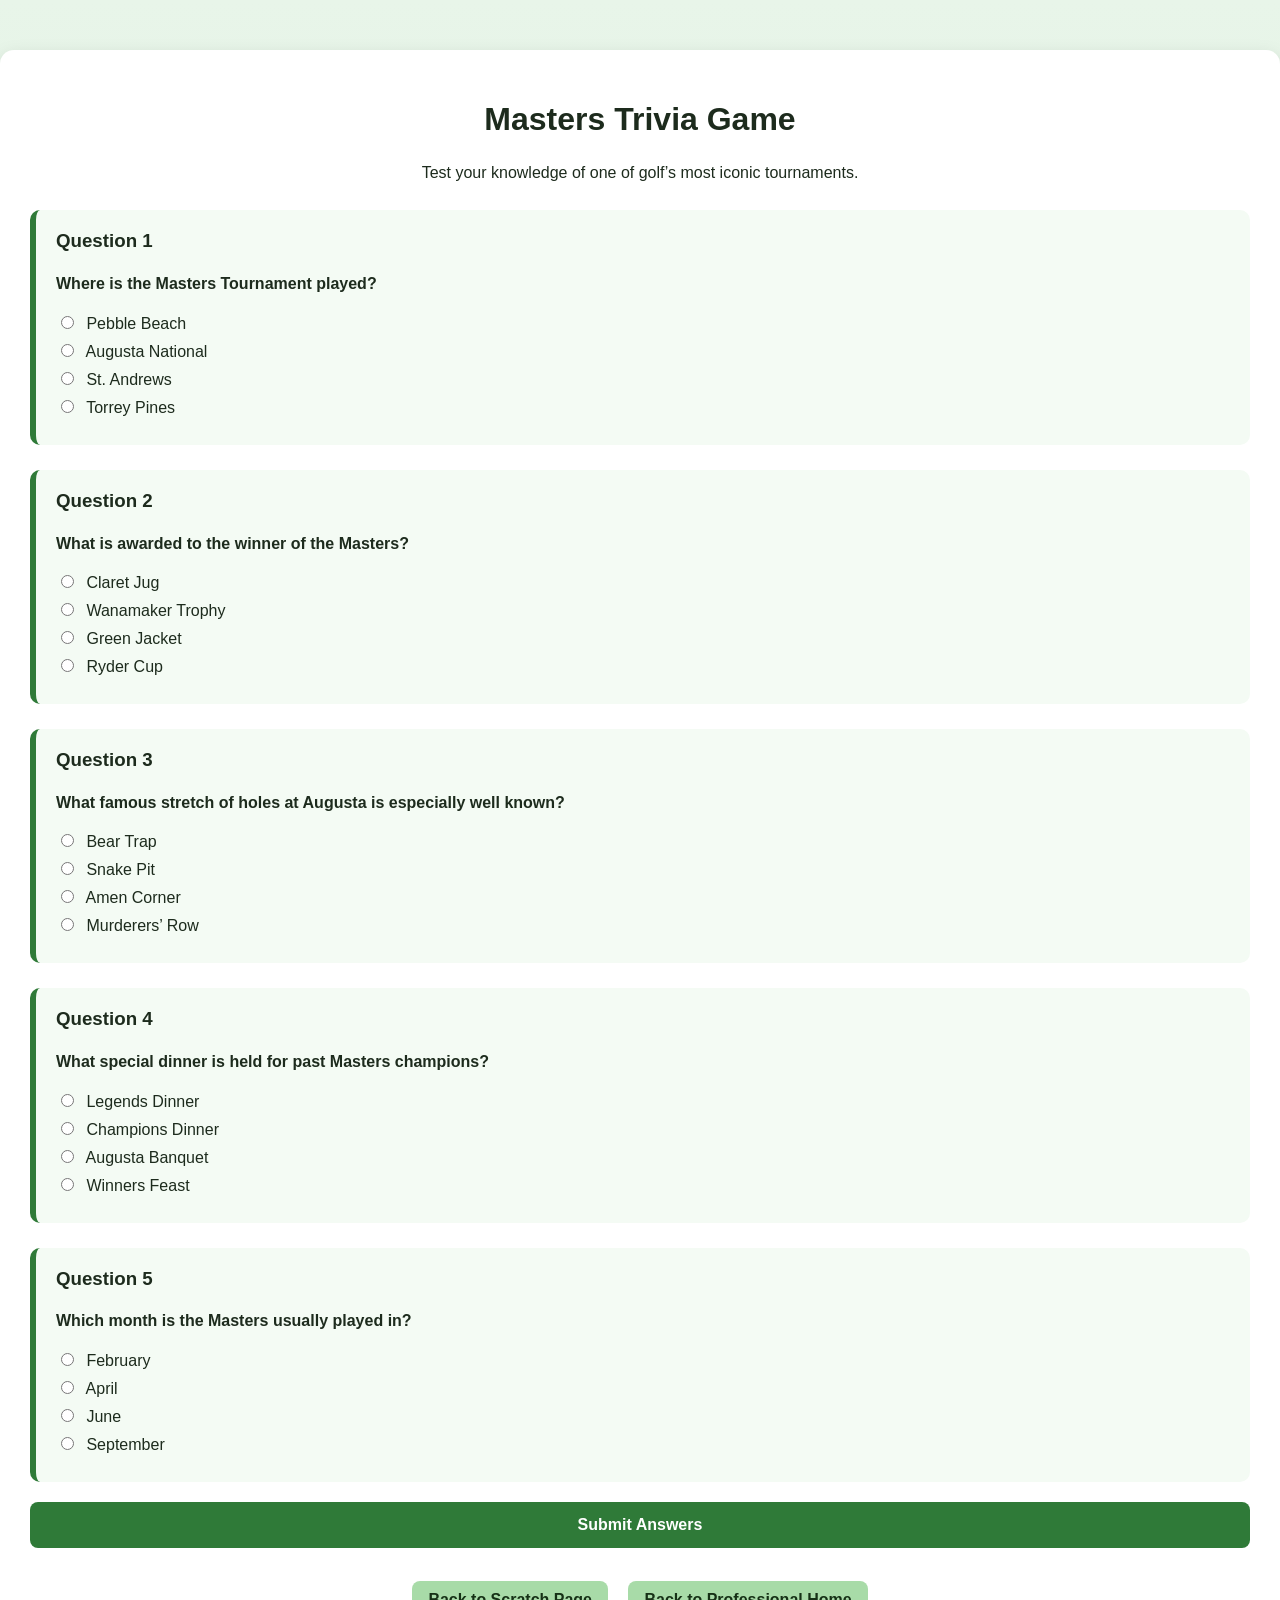
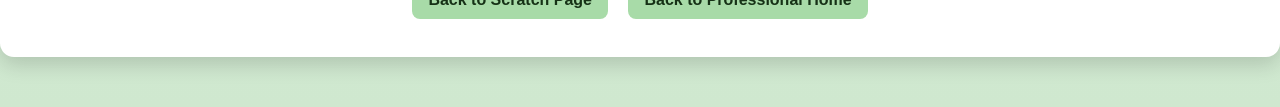
==== app.html @ 0edbfb76 "updates to style" ====
<!DOCTYPE html>
<html lang="en">
<head>
  <meta charset="UTF-8" />
  <meta name="viewport" content="width=device-width, initial-scale=1.0" />
  <title>Masters Trivia Game</title>
  <style>
    body {
      margin: 0;
      font-family: Arial, Helvetica, sans-serif;
      background: linear-gradient(to bottom, #e8f5e9, #cfe8cf);
      color: #1d2b1d;
    }

    .app-container {
<img src="https://upload.wikimedia.org/wikipedia/en/8/8c/Masters_Tournament_logo.png" style="width:100px; display:block; margin:0 auto 15px;">
      max-width: 850px;
      margin: 50px auto;
      background-color: white;
      padding: 30px;
      border-radius: 14px;
      box-shadow: 0 8px 20px rgba(0, 0, 0, 0.15);
    }

    h1, h2 {
      text-align: center;
    }

    p {
      text-align: center;
      line-height: 1.6;
    }

    .question-box {
      margin-top: 25px;
      padding: 20px;
      background-color: #f4fbf4;
      border-left: 6px solid #2f7a38;
      border-radius: 10px;
    }

    .question-box h3 {
      margin-top: 0;
    }

    .submit-btn, .restart-btn {
      width: 100%;
      padding: 14px;
      font-size: 16px;
      border-radius: 8px;
      border: none;
      background-color: #2f7a38;
      color: white;
      font-weight: bold;
      cursor: pointer;
      margin-top: 20px;
    }

    .submit-btn:hover, .restart-btn:hover {
      background-color: #25602c;
    }

    .result-box {
      margin-top: 30px;
      padding: 20px;
      background-color: #f4fbf4;
      border-left: 6px solid #2f7a38;
      border-radius: 10px;
      display: none;
      text-align: center;
    }

    .back-links {
      text-align: center;
      margin-top: 25px;
    }

    .back-links a {
      display: inline-block;
      margin: 8px;
      padding: 10px 16px;
      background-color: #a8dba8;
      color: #163116;
      text-decoration: none;
      border-radius: 8px;
      font-weight: bold;
    }

    .back-links a:hover {
      background-color: #92cb92;
    }

    label {
      display: block;
      margin: 8px 0;
      text-align: left;
    }

    input[type="radio"] {
      margin-right: 8px;
    }
  </style>
</head>
<body>
  <div class="app-container">
    <h1>Masters Trivia Game</h1>
    <p>
      Test your knowledge of one of golf’s most iconic tournaments.
    </p>

    <div id="quizArea"></div>

    <button class="submit-btn" onclick="checkAnswers()">Submit Answers</button>

    <div class="result-box" id="resultBox">
      <h2>Your Score</h2>
      <p id="resultText"></p>
      <button class="restart-btn" onclick="restartQuiz()">Play Again</button>
    </div>

    <div class="back-links">
      <a href="scratch.html">Back to Scratch Page</a>
      <a href="index.html">Back to Professional Home</a>
    </div>
  </div>

  <script>
    const questions = [
      {
        question: "Where is the Masters Tournament played?",
        options: ["Pebble Beach", "Augusta National", "St. Andrews", "Torrey Pines"],
        answer: "Augusta National"
      },
      {
        question: "What is awarded to the winner of the Masters?",
        options: ["Claret Jug", "Wanamak­er Trophy", "Green Jacket", "Ryder Cup"],
        answer: "Green Jacket"
      },
      {
        question: "What famous stretch of holes at Augusta is especially well known?",
        options: ["Bear Trap", "Snake Pit", "Amen Corner", "Murderers’ Row"],
        answer: "Amen Corner"
      },
      {
        question: "What special dinner is held for past Masters champions?",
        options: ["Legends Dinner", "Champions Dinner", "Augusta Banquet", "Winners Feast"],
        answer: "Champions Dinner"
      },
      {
        question: "Which month is the Masters usually played in?",
        options: ["February", "April", "June", "September"],
        answer: "April"
      }
    ];

    function loadQuiz() {
      const quizArea = document.getElementById("quizArea");
      quizArea.innerHTML = "";

      questions.forEach((q, index) => {
        const questionBlock = document.createElement("div");
        questionBlock.className = "question-box";

        let optionsHTML = "";
        q.options.forEach(option => {
          optionsHTML += `
            <label>
              <input type="radio" name="question${index}" value="${option}">
              ${option}
            </label>
          `;
        });

        questionBlock.innerHTML = `
          <h3>Question ${index + 1}</h3>
          <p style="text-align:left;"><strong>${q.question}</strong></p>
          ${optionsHTML}
        `;

        quizArea.appendChild(questionBlock);
      });
    }

    function checkAnswers() {
      let score = 0;

      questions.forEach((q, index) => {
        const selected = document.querySelector(`input[name="question${index}"]:checked`);
        if (selected && selected.value === q.answer) {
          score++;
        }
      });

      const resultBox = document.getElementById("resultBox");
      const resultText = document.getElementById("resultText");

      resultText.textContent = `You got ${score} out of ${questions.length} correct.`;
      resultBox.style.display = "block";
      window.scrollTo({ top: document.body.scrollHeight, behavior: "smooth" });
    }

    function restartQuiz() {
      loadQuiz();
      document.getElementById("resultBox").style.display = "none";
      window.scrollTo({ top: 0, behavior: "smooth" });
    }

    loadQuiz();
  </script>
</body>
</html>
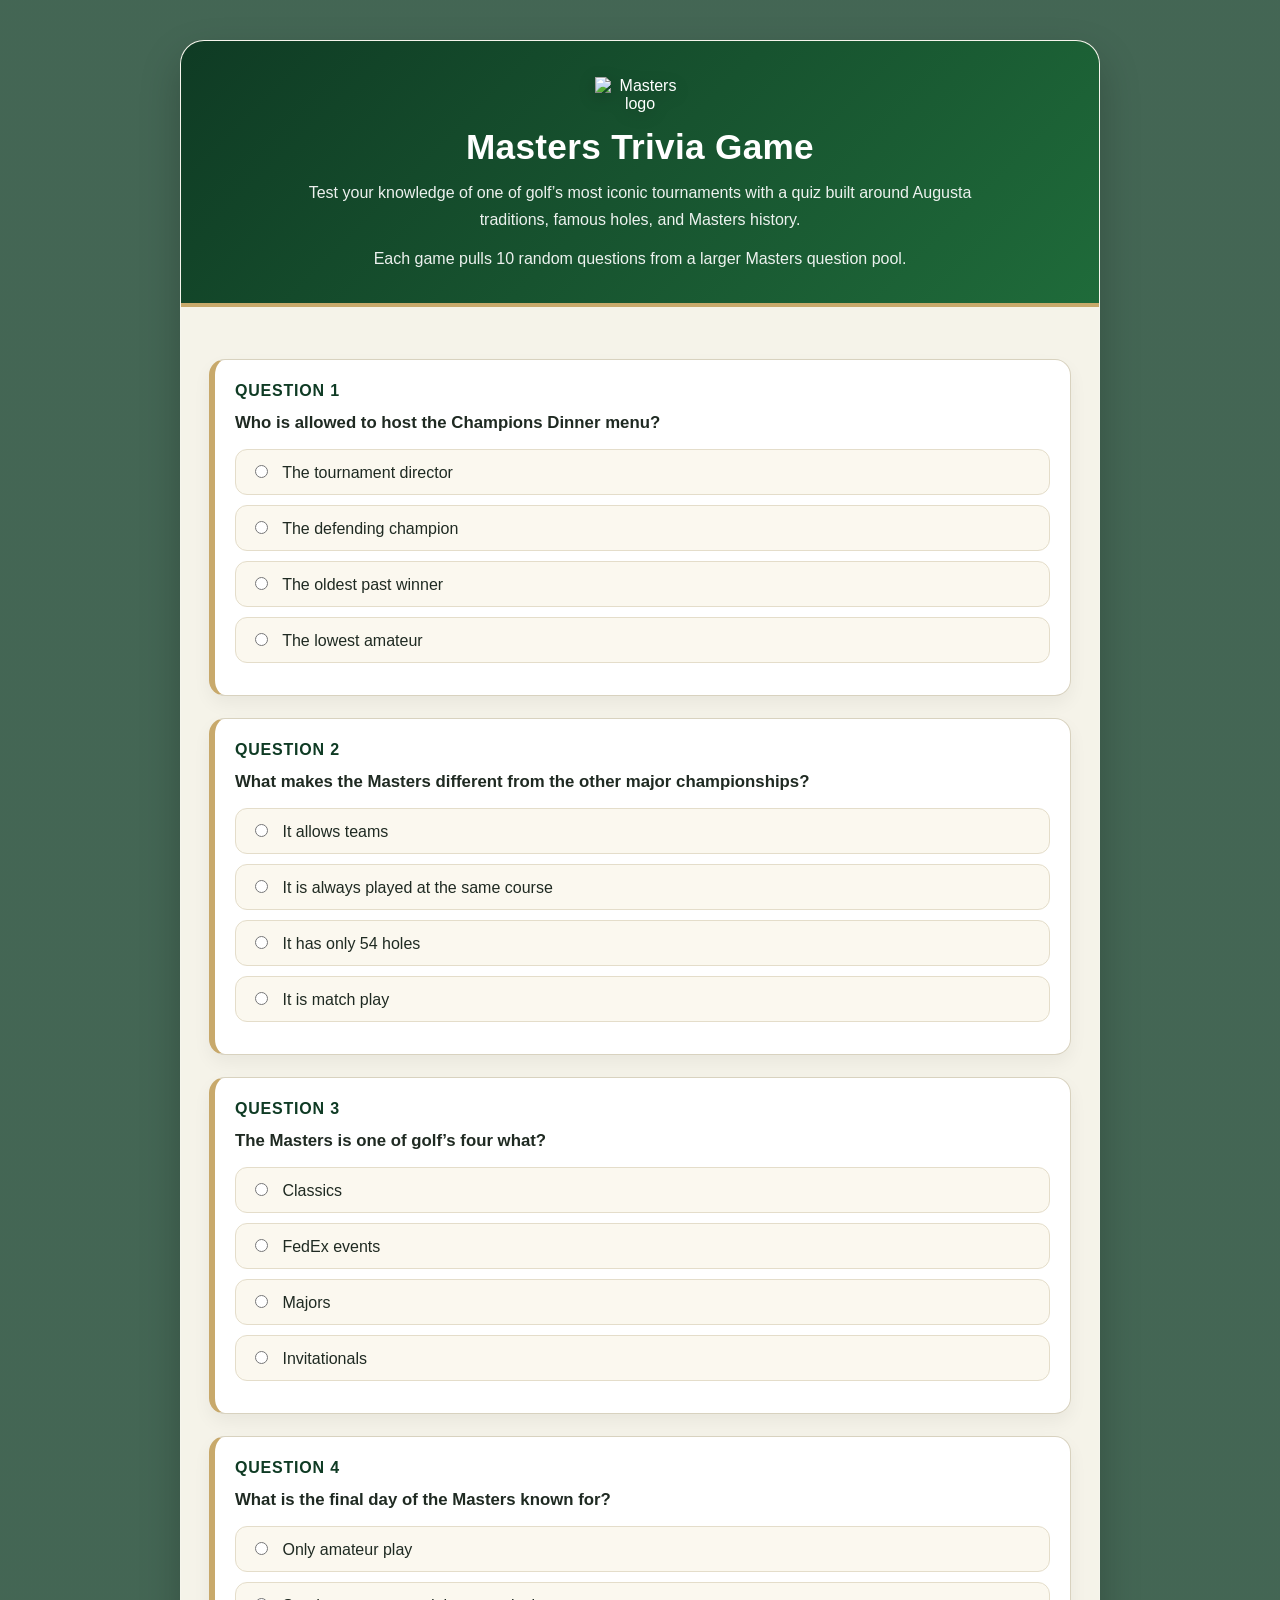
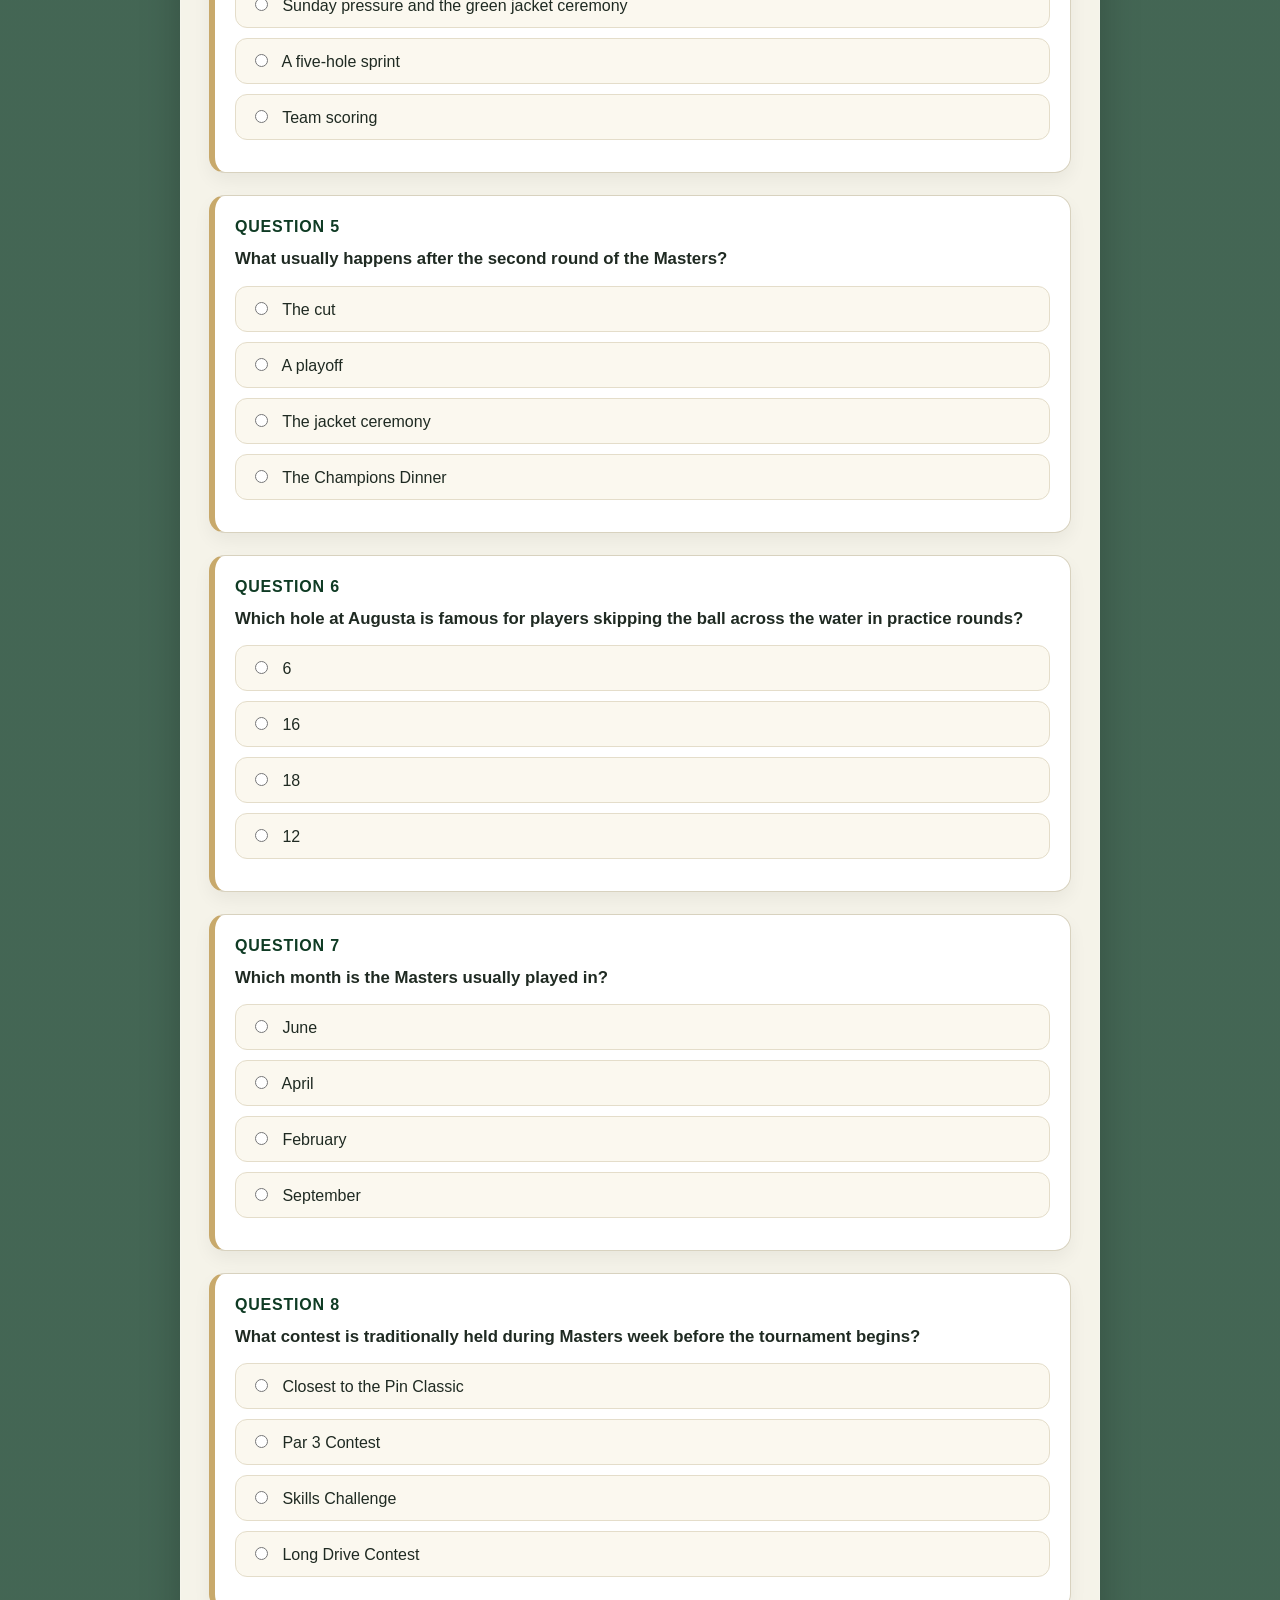
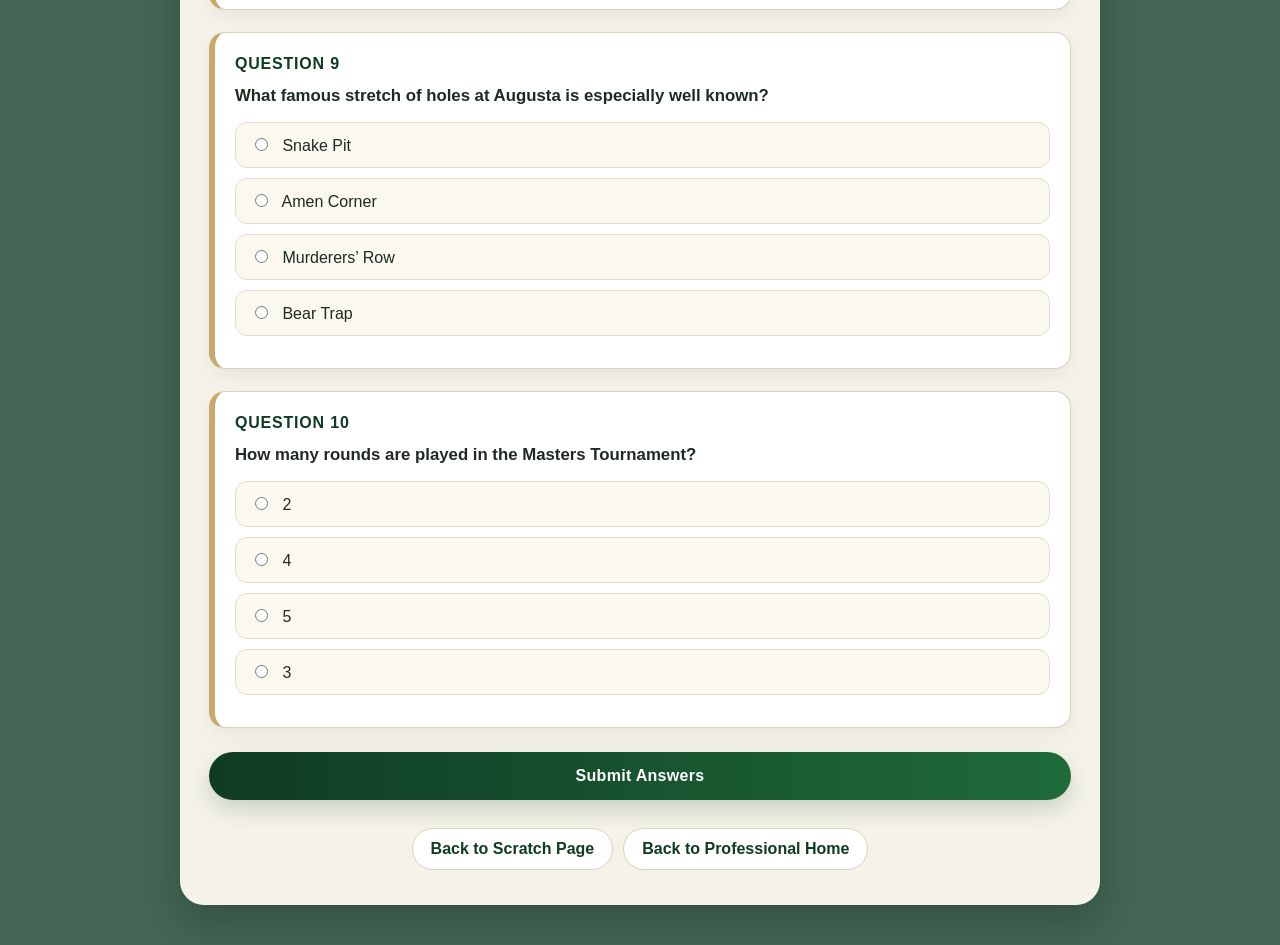
==== commit 52717a64: "some changes" ====
--- a/app.html
+++ b/app.html
@@ -5,127 +5,316 @@
   <meta name="viewport" content="width=device-width, initial-scale=1.0" />
   <title>Masters Trivia Game</title>
   <style>
+    :root {
+      --masters-green: #0f3b24;
+      --masters-green-2: #1f6b3a;
+      --masters-light: #f6f3e8;
+      --masters-cream: #fbf8ef;
+      --masters-gold: #c8a96b;
+      --masters-text: #1f2a22;
+      --masters-soft: #dfe8dc;
+      --masters-border: #d8d2bf;
+      --correct-bg: #e4f4e7;
+      --correct-border: #2f7a38;
+      --wrong-bg: #f8e3e3;
+      --wrong-border: #b63b3b;
+    }
+
+    * {
+      box-sizing: border-box;
+    }
+
     body {
       margin: 0;
       font-family: Arial, Helvetica, sans-serif;
-      background: linear-gradient(to bottom, #e8f5e9, #cfe8cf);
-      color: #1d2b1d;
+      color: var(--masters-text);
+      background:
+        linear-gradient(rgba(15, 59, 36, 0.78), rgba(15, 59, 36, 0.78)),
+        url("https://images.unsplash.com/photo-1517486808906-6ca8b3f04846?auto=format&fit=crop&w=1600&q=80")
+        center/cover fixed no-repeat;
     }
 
     .app-container {
-<img src="https://upload.wikimedia.org/wikipedia/en/8/8c/Masters_Tournament_logo.png" style="width:100px; display:block; margin:0 auto 15px;">
-      max-width: 850px;
-      margin: 50px auto;
-      background-color: white;
-      padding: 30px;
-      border-radius: 14px;
-      box-shadow: 0 8px 20px rgba(0, 0, 0, 0.15);
-    }
-
-    h1, h2 {
+      max-width: 920px;
+      margin: 40px auto;
+      background: rgba(251, 248, 239, 0.97);
+      padding: 0;
+      border-radius: 24px;
+      overflow: hidden;
+      box-shadow: 0 18px 40px rgba(0, 0, 0, 0.22);
+      border: 1px solid rgba(255, 255, 255, 0.18);
+    }
+
+    .app-hero {
+      background: linear-gradient(135deg, var(--masters-green), var(--masters-green-2));
+      color: white;
+      padding: 36px 32px 30px;
       text-align: center;
-    }
-
-    p {
-      text-align: center;
-      line-height: 1.6;
+      border-bottom: 4px solid var(--masters-gold);
+    }
+
+    .app-logo {
+      width: 90px;
+      display: block;
+      margin: 0 auto 14px;
+      filter: drop-shadow(0 4px 8px rgba(0,0,0,0.2));
+    }
+
+    .app-hero h1 {
+      margin: 0;
+      font-size: 2.2rem;
+      letter-spacing: 0.3px;
+    }
+
+    .app-hero p {
+      margin: 12px auto 0;
+      max-width: 680px;
+      line-height: 1.7;
+      font-size: 1rem;
+      color: rgba(255, 255, 255, 0.92);
+    }
+
+    .score-note {
+      font-size: 0.95rem;
+      color: #eef6ef;
+      margin-top: 10px;
+    }
+
+    .content-wrap {
+      padding: 30px 28px 34px;
     }
 
     .question-box {
-      margin-top: 25px;
-      padding: 20px;
-      background-color: #f4fbf4;
-      border-left: 6px solid #2f7a38;
+      margin-top: 22px;
+      padding: 22px 20px;
+      background: white;
+      border: 1px solid var(--masters-border);
+      border-left: 6px solid var(--masters-gold);
+      border-radius: 16px;
+      box-shadow: 0 8px 18px rgba(0, 0, 0, 0.05);
+    }
+
+    .question-box h3 {
+      margin: 0 0 10px;
+      color: var(--masters-green);
+      font-size: 1rem;
+      text-transform: uppercase;
+      letter-spacing: 0.8px;
+    }
+
+    .question-text {
+      text-align: left;
+      font-size: 1.05rem;
+      font-weight: 700;
+      margin-bottom: 14px;
+      line-height: 1.5;
+    }
+
+    label.option-label {
+      display: block;
+      margin: 10px 0;
+      text-align: left;
+      cursor: pointer;
+      background: var(--masters-cream);
+      border: 1px solid #e4ddca;
+      border-radius: 12px;
+      padding: 12px 14px;
+      transition: all 0.18s ease;
+    }
+
+    label.option-label:hover {
+      background: #f1ecdc;
+      border-color: var(--masters-gold);
+      transform: translateX(2px);
+    }
+
+    label.option-label.correct {
+      background: var(--correct-bg);
+      border: 2px solid var(--correct-border);
+      color: #1e4f28;
+      font-weight: 700;
+    }
+
+    label.option-label.incorrect {
+      background: var(--wrong-bg);
+      border: 2px solid var(--wrong-border);
+      color: #7d2222;
+      font-weight: 700;
+    }
+
+    label.option-label.dimmed {
+      opacity: 0.85;
+    }
+
+    input[type="radio"] {
+      margin-right: 10px;
+      accent-color: var(--masters-green-2);
+    }
+
+    .answer-note {
+      margin-top: 12px;
+      padding: 10px 12px;
       border-radius: 10px;
-    }
-
-    .question-box h3 {
-      margin-top: 0;
-    }
-
-    .submit-btn, .restart-btn {
+      font-size: 0.95rem;
+      line-height: 1.5;
+      display: none;
+    }
+
+    .answer-note.correct-note {
+      display: block;
+      background: var(--correct-bg);
+      color: #1d4d27;
+      border: 1px solid #b8d7be;
+    }
+
+    .answer-note.incorrect-note {
+      display: block;
+      background: var(--wrong-bg);
+      color: #7d2222;
+      border: 1px solid #e0b6b6;
+    }
+
+    .submit-btn,
+    .restart-btn {
       width: 100%;
-      padding: 14px;
-      font-size: 16px;
-      border-radius: 8px;
+      padding: 15px;
+      font-size: 1rem;
+      border-radius: 999px;
       border: none;
-      background-color: #2f7a38;
+      background: linear-gradient(to right, var(--masters-green), var(--masters-green-2));
       color: white;
-      font-weight: bold;
+      font-weight: 700;
       cursor: pointer;
-      margin-top: 20px;
-    }
-
-    .submit-btn:hover, .restart-btn:hover {
-      background-color: #25602c;
+      margin-top: 24px;
+      letter-spacing: 0.3px;
+      box-shadow: 0 10px 22px rgba(15, 59, 36, 0.18);
+      transition: transform 0.18s ease, box-shadow 0.18s ease;
+    }
+
+    .submit-btn:hover,
+    .restart-btn:hover {
+      transform: translateY(-2px);
+      box-shadow: 0 14px 26px rgba(15, 59, 36, 0.25);
+    }
+
+    .submit-btn:disabled {
+      opacity: 0.7;
+      cursor: not-allowed;
+      transform: none;
+      box-shadow: 0 10px 22px rgba(15, 59, 36, 0.18);
     }
 
     .result-box {
-      margin-top: 30px;
-      padding: 20px;
-      background-color: #f4fbf4;
-      border-left: 6px solid #2f7a38;
-      border-radius: 10px;
+      margin-top: 28px;
+      padding: 24px 20px;
+      background: linear-gradient(to bottom right, #f8f4e7, #f1ebda);
+      border: 1px solid #dfd5b8;
+      border-left: 6px solid var(--masters-gold);
+      border-radius: 18px;
       display: none;
       text-align: center;
+      box-shadow: 0 10px 24px rgba(0, 0, 0, 0.06);
+    }
+
+    .result-box h2 {
+      margin-top: 0;
+      color: var(--masters-green);
+    }
+
+    .result-box p {
+      margin-bottom: 0;
+      font-size: 1.05rem;
+      line-height: 1.7;
     }
 
     .back-links {
       text-align: center;
-      margin-top: 25px;
+      margin-top: 28px;
+      display: flex;
+      justify-content: center;
+      flex-wrap: wrap;
+      gap: 10px;
     }
 
     .back-links a {
       display: inline-block;
-      margin: 8px;
-      padding: 10px 16px;
-      background-color: #a8dba8;
-      color: #163116;
+      padding: 11px 18px;
+      background: white;
+      color: var(--masters-green);
       text-decoration: none;
-      border-radius: 8px;
-      font-weight: bold;
+      border-radius: 999px;
+      font-weight: 700;
+      border: 1px solid #d8d2bf;
+      transition: all 0.18s ease;
     }
 
     .back-links a:hover {
-      background-color: #92cb92;
-    }
-
-    label {
-      display: block;
-      margin: 8px 0;
-      text-align: left;
-    }
-
-    input[type="radio"] {
-      margin-right: 8px;
+      background: var(--masters-green);
+      color: white;
+      border-color: var(--masters-green);
+    }
+
+    @media (max-width: 700px) {
+      .app-container {
+        margin: 18px 12px;
+      }
+
+      .app-hero {
+        padding: 28px 20px 24px;
+      }
+
+      .app-hero h1 {
+        font-size: 1.8rem;
+      }
+
+      .content-wrap {
+        padding: 22px 18px 26px;
+      }
+
+      .question-box {
+        padding: 18px 16px;
+      }
     }
   </style>
 </head>
 <body>
   <div class="app-container">
-    <h1>Masters Trivia Game</h1>
-    <p>
-      Test your knowledge of one of golf’s most iconic tournaments.
-    </p>
-
-    <div id="quizArea"></div>
-
-    <button class="submit-btn" onclick="checkAnswers()">Submit Answers</button>
-
-    <div class="result-box" id="resultBox">
-      <h2>Your Score</h2>
-      <p id="resultText"></p>
-      <button class="restart-btn" onclick="restartQuiz()">Play Again</button>
+    <div class="app-hero">
+      <img
+        src="https://upload.wikimedia.org/wikipedia/en/8/8c/Masters_Tournament_logo.png"
+        alt="Masters logo"
+        class="app-logo"
+      >
+      <h1>Masters Trivia Game</h1>
+      <p>
+        Test your knowledge of one of golf’s most iconic tournaments with a quiz built around
+        Augusta traditions, famous holes, and Masters history.
+      </p>
+      <p class="score-note">
+        Each game pulls 10 random questions from a larger Masters question pool.
+      </p>
     </div>
 
-    <div class="back-links">
-      <a href="scratch.html">Back to Scratch Page</a>
-      <a href="index.html">Back to Professional Home</a>
+    <div class="content-wrap">
+      <div id="quizArea"></div>
+
+      <button class="submit-btn" id="submitBtn" onclick="checkAnswers()">Submit Answers</button>
+
+      <div class="result-box" id="resultBox">
+        <h2>Your Score</h2>
+        <p id="resultText"></p>
+        <button class="restart-btn" onclick="restartQuiz()">Play Again</button>
+      </div>
+
+      <div class="back-links">
+        <a href="scratch.html">Back to Scratch Page</a>
+        <a href="index.html">Back to Professional Home</a>
+      </div>
     </div>
   </div>
 
   <script>
-    const questions = [
+    const questionPool = [
       {
         question: "Where is the Masters Tournament played?",
         options: ["Pebble Beach", "Augusta National", "St. Andrews", "Torrey Pines"],
@@ -133,7 +322,7 @@
       },
       {
         question: "What is awarded to the winner of the Masters?",
-        options: ["Claret Jug", "Wanamak­er Trophy", "Green Jacket", "Ryder Cup"],
+        options: ["Claret Jug", "Wanamaker Trophy", "Green Jacket", "Ryder Cup"],
         answer: "Green Jacket"
       },
       {
@@ -150,21 +339,147 @@
         question: "Which month is the Masters usually played in?",
         options: ["February", "April", "June", "September"],
         answer: "April"
+      },
+      {
+        question: "What color is the jacket awarded to the Masters champion?",
+        options: ["Black", "White", "Green", "Gold"],
+        answer: "Green"
+      },
+      {
+        question: "What contest is traditionally held during Masters week before the tournament begins?",
+        options: ["Long Drive Contest", "Par 3 Contest", "Skills Challenge", "Closest to the Pin Classic"],
+        answer: "Par 3 Contest"
+      },
+      {
+        question: "Who is allowed to host the Champions Dinner menu?",
+        options: ["The tournament director", "The defending champion", "The lowest amateur", "The oldest past winner"],
+        answer: "The defending champion"
+      },
+      {
+        question: "What is the name of the body of water by the 16th hole at Augusta National?",
+        options: ["Rae’s Creek", "Jordan Lake", "Hogan Pond", "Founders Water"],
+        answer: "Rae’s Creek"
+      },
+      {
+        question: "Which nine at Augusta contains Amen Corner?",
+        options: ["Front nine", "Back nine", "Practice nine", "Short course"],
+        answer: "Back nine"
+      },
+      {
+        question: "What hole begins Amen Corner?",
+        options: ["10", "11", "12", "13"],
+        answer: "11"
+      },
+      {
+        question: "What hole is famous for its short par-3 over water in Amen Corner?",
+        options: ["11", "12", "13", "16"],
+        answer: "12"
+      },
+      {
+        question: "How many rounds are played in the Masters Tournament?",
+        options: ["2", "3", "4", "5"],
+        answer: "4"
+      },
+      {
+        question: "How many holes are played in a standard Masters round?",
+        options: ["9", "12", "18", "27"],
+        answer: "18"
+      },
+      {
+        question: "What usually happens after the second round of the Masters?",
+        options: ["A playoff", "The cut", "The jacket ceremony", "The Champions Dinner"],
+        answer: "The cut"
+      },
+      {
+        question: "Which group is especially known for competing at the Masters each year?",
+        options: ["College teams", "International amateurs only", "Past champions", "Senior tour winners only"],
+        answer: "Past champions"
+      },
+      {
+        question: "What makes the Masters different from the other major championships?",
+        options: ["It is always played at the same course", "It has only 54 holes", "It allows teams", "It is match play"],
+        answer: "It is always played at the same course"
+      },
+      {
+        question: "Which famous golf course hosts the Masters every year?",
+        options: ["Augusta National", "Oakmont", "Pinehurst No. 2", "Bethpage Black"],
+        answer: "Augusta National"
+      },
+      {
+        question: "What is the final day of the Masters known for?",
+        options: ["Team scoring", "Sunday pressure and the green jacket ceremony", "Only amateur play", "A five-hole sprint"],
+        answer: "Sunday pressure and the green jacket ceremony"
+      },
+      {
+        question: "Which hole at Augusta is famous for players skipping the ball across the water in practice rounds?",
+        options: ["6", "12", "16", "18"],
+        answer: "16"
+      },
+      {
+        question: "What is one reason the Masters is considered especially traditional?",
+        options: ["It changes countries every year", "It keeps many long-standing customs", "It uses only hickory clubs", "It has no spectators"],
+        answer: "It keeps many long-standing customs"
+      },
+      {
+        question: "What is the term for playing holes 11, 12, and 13 at Augusta?",
+        options: ["Golden Triangle", "Champions Loop", "Amen Corner", "Green Mile"],
+        answer: "Amen Corner"
+      },
+      {
+        question: "Which of these is most associated with the Masters?",
+        options: ["Yellow belt", "Green jacket", "Silver cap", "Blue ribbon"],
+        answer: "Green jacket"
+      },
+      {
+        question: "Who receives low amateur honors at the Masters?",
+        options: ["Best amateur in the field", "Youngest player in the field", "Best rookie", "Fastest round of the week"],
+        answer: "Best amateur in the field"
+      },
+      {
+        question: "The Masters is one of golf’s four what?",
+        options: ["Invitationals", "Classics", "Majors", "FedEx events"],
+        answer: "Majors"
       }
     ];
 
+    const QUESTIONS_PER_GAME = 10;
+    let currentQuestions = [];
+    let quizSubmitted = false;
+
+    function shuffleArray(array) {
+      const shuffled = [...array];
+      for (let i = shuffled.length - 1; i > 0; i--) {
+        const j = Math.floor(Math.random() * (i + 1));
+        [shuffled[i], shuffled[j]] = [shuffled[j], shuffled[i]];
+      }
+      return shuffled;
+    }
+
+    function getRandomQuestions() {
+      return shuffleArray(questionPool).slice(0, QUESTIONS_PER_GAME).map(q => ({
+        ...q,
+        shuffledOptions: shuffleArray(q.options)
+      }));
+    }
+
     function loadQuiz() {
+      quizSubmitted = false;
+      currentQuestions = getRandomQuestions();
+
       const quizArea = document.getElementById("quizArea");
+      const submitBtn = document.getElementById("submitBtn");
+
       quizArea.innerHTML = "";
-
-      questions.forEach((q, index) => {
+      submitBtn.disabled = false;
+
+      currentQuestions.forEach((q, index) => {
         const questionBlock = document.createElement("div");
         questionBlock.className = "question-box";
 
         let optionsHTML = "";
-        q.options.forEach(option => {
+        q.shuffledOptions.forEach((option, optionIndex) => {
           optionsHTML += `
-            <label>
+            <label class="option-label" data-question="${index}" data-option="${option}">
               <input type="radio" name="question${index}" value="${option}">
               ${option}
             </label>
@@ -173,35 +488,85 @@
 
         questionBlock.innerHTML = `
           <h3>Question ${index + 1}</h3>
-          <p style="text-align:left;"><strong>${q.question}</strong></p>
+          <div class="question-text">${q.question}</div>
           ${optionsHTML}
+          <div class="answer-note" id="note${index}"></div>
         `;
 
         quizArea.appendChild(questionBlock);
       });
+
+      document.getElementById("resultBox").style.display = "none";
     }
 
     function checkAnswers() {
+      if (quizSubmitted) return;
+
       let score = 0;
 
-      questions.forEach((q, index) => {
+      currentQuestions.forEach((q, index) => {
         const selected = document.querySelector(`input[name="question${index}"]:checked`);
+        const allInputs = document.querySelectorAll(`input[name="question${index}"]`);
+        const allLabels = document.querySelectorAll(`label[data-question="${index}"]`);
+        const note = document.getElementById(`note${index}`);
+
+        allInputs.forEach(input => {
+          input.disabled = true;
+        });
+
+        allLabels.forEach(label => {
+          const labelOption = label.getAttribute("data-option");
+          label.classList.add("dimmed");
+
+          if (labelOption === q.answer) {
+            label.classList.remove("dimmed");
+            label.classList.add("correct");
+          }
+
+          if (selected && labelOption === selected.value && selected.value !== q.answer) {
+            label.classList.remove("dimmed");
+            label.classList.add("incorrect");
+          }
+        });
+
         if (selected && selected.value === q.answer) {
           score++;
+          note.className = "answer-note correct-note";
+          note.textContent = "Correct.";
+        } else if (selected) {
+          note.className = "answer-note incorrect-note";
+          note.textContent = `Incorrect. The correct answer is ${q.answer}.`;
+        } else {
+          note.className = "answer-note incorrect-note";
+          note.textContent = `No answer selected. The correct answer is ${q.answer}.`;
         }
       });
 
       const resultBox = document.getElementById("resultBox");
       const resultText = document.getElementById("resultText");
-
-      resultText.textContent = `You got ${score} out of ${questions.length} correct.`;
+      const submitBtn = document.getElementById("submitBtn");
+
+      let feedback = "";
+      if (score === currentQuestions.length) {
+        feedback = "Perfect round. Very Masters-worthy.";
+      } else if (score >= 8) {
+        feedback = "Great score. You know your Masters history.";
+      } else if (score >= 5) {
+        feedback = "Solid round. A little more Augusta knowledge and you are there.";
+      } else {
+        feedback = "Good start. Time to study up and make another run at it.";
+      }
+
+      resultText.textContent = `You got ${score} out of ${currentQuestions.length} correct. ${feedback}`;
       resultBox.style.display = "block";
+      submitBtn.disabled = true;
+      quizSubmitted = true;
+
       window.scrollTo({ top: document.body.scrollHeight, behavior: "smooth" });
     }
 
     function restartQuiz() {
       loadQuiz();
-      document.getElementById("resultBox").style.display = "none";
       window.scrollTo({ top: 0, behavior: "smooth" });
     }
 
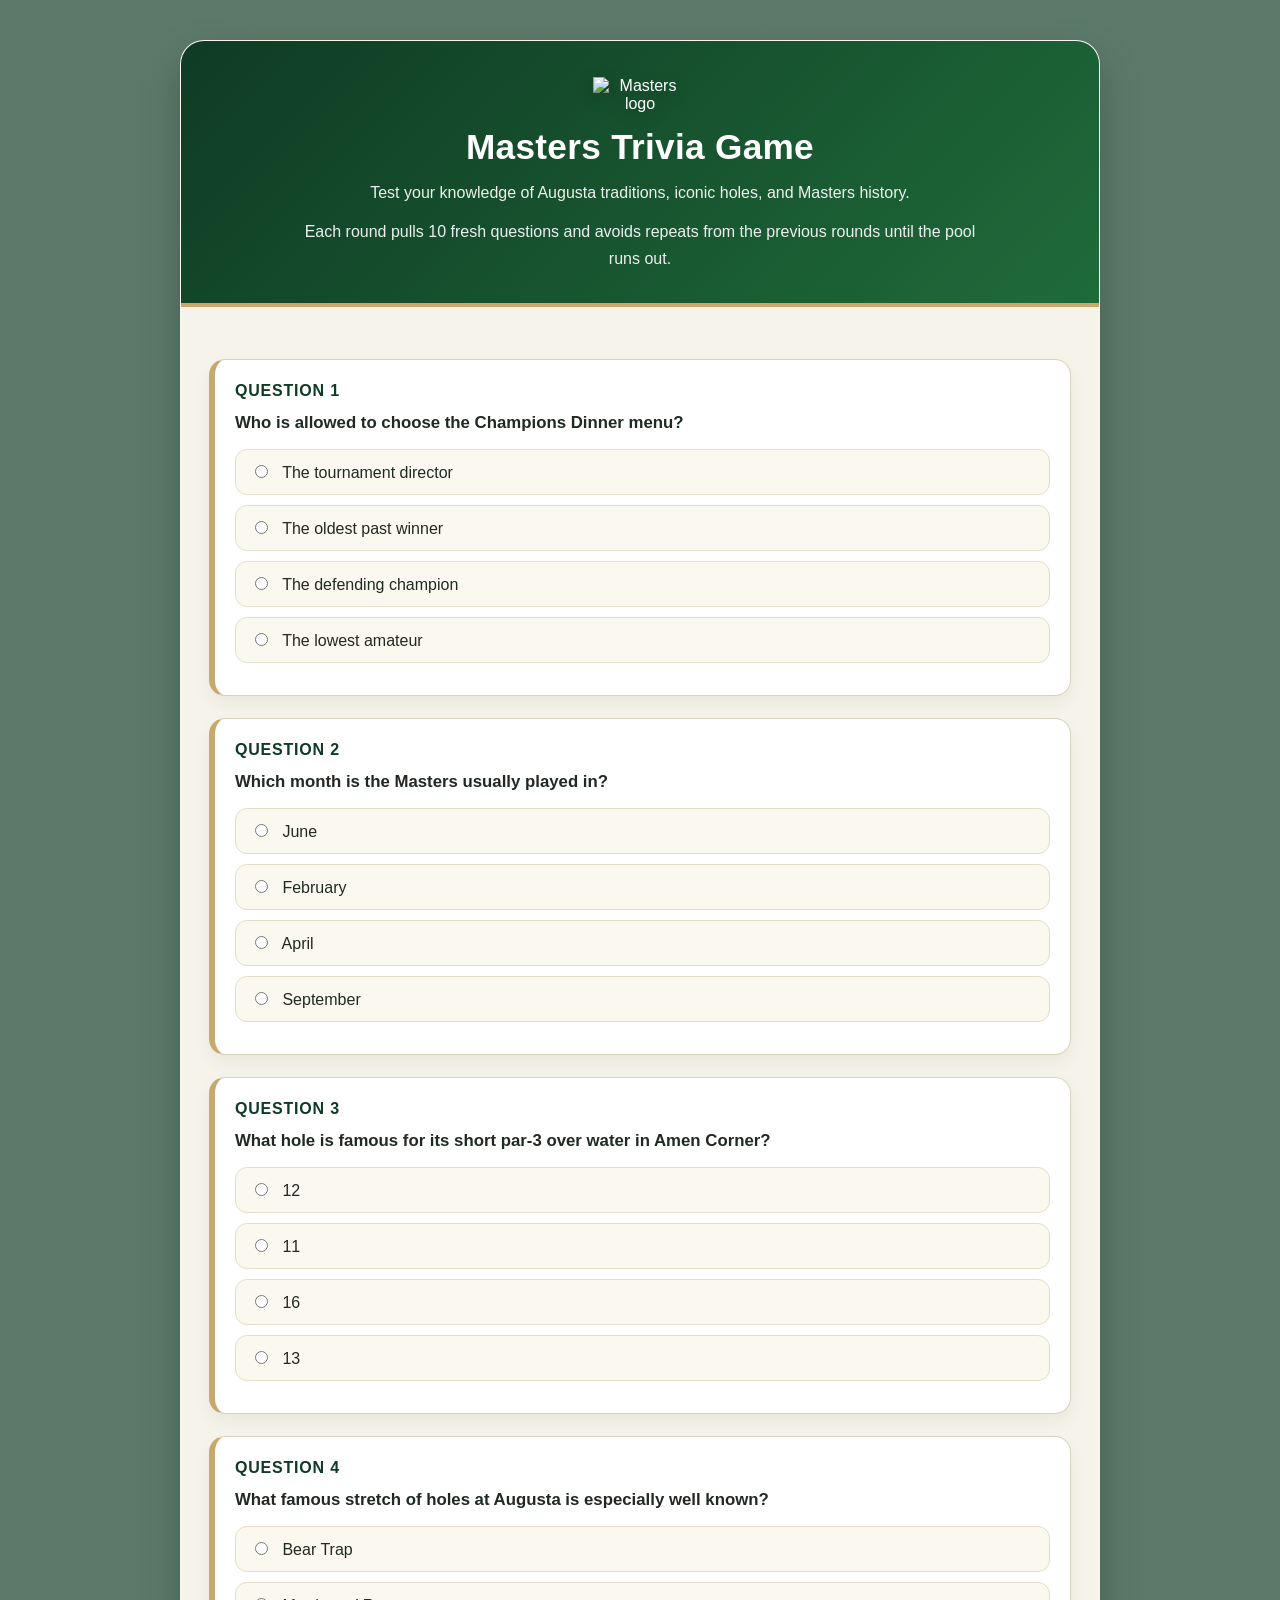
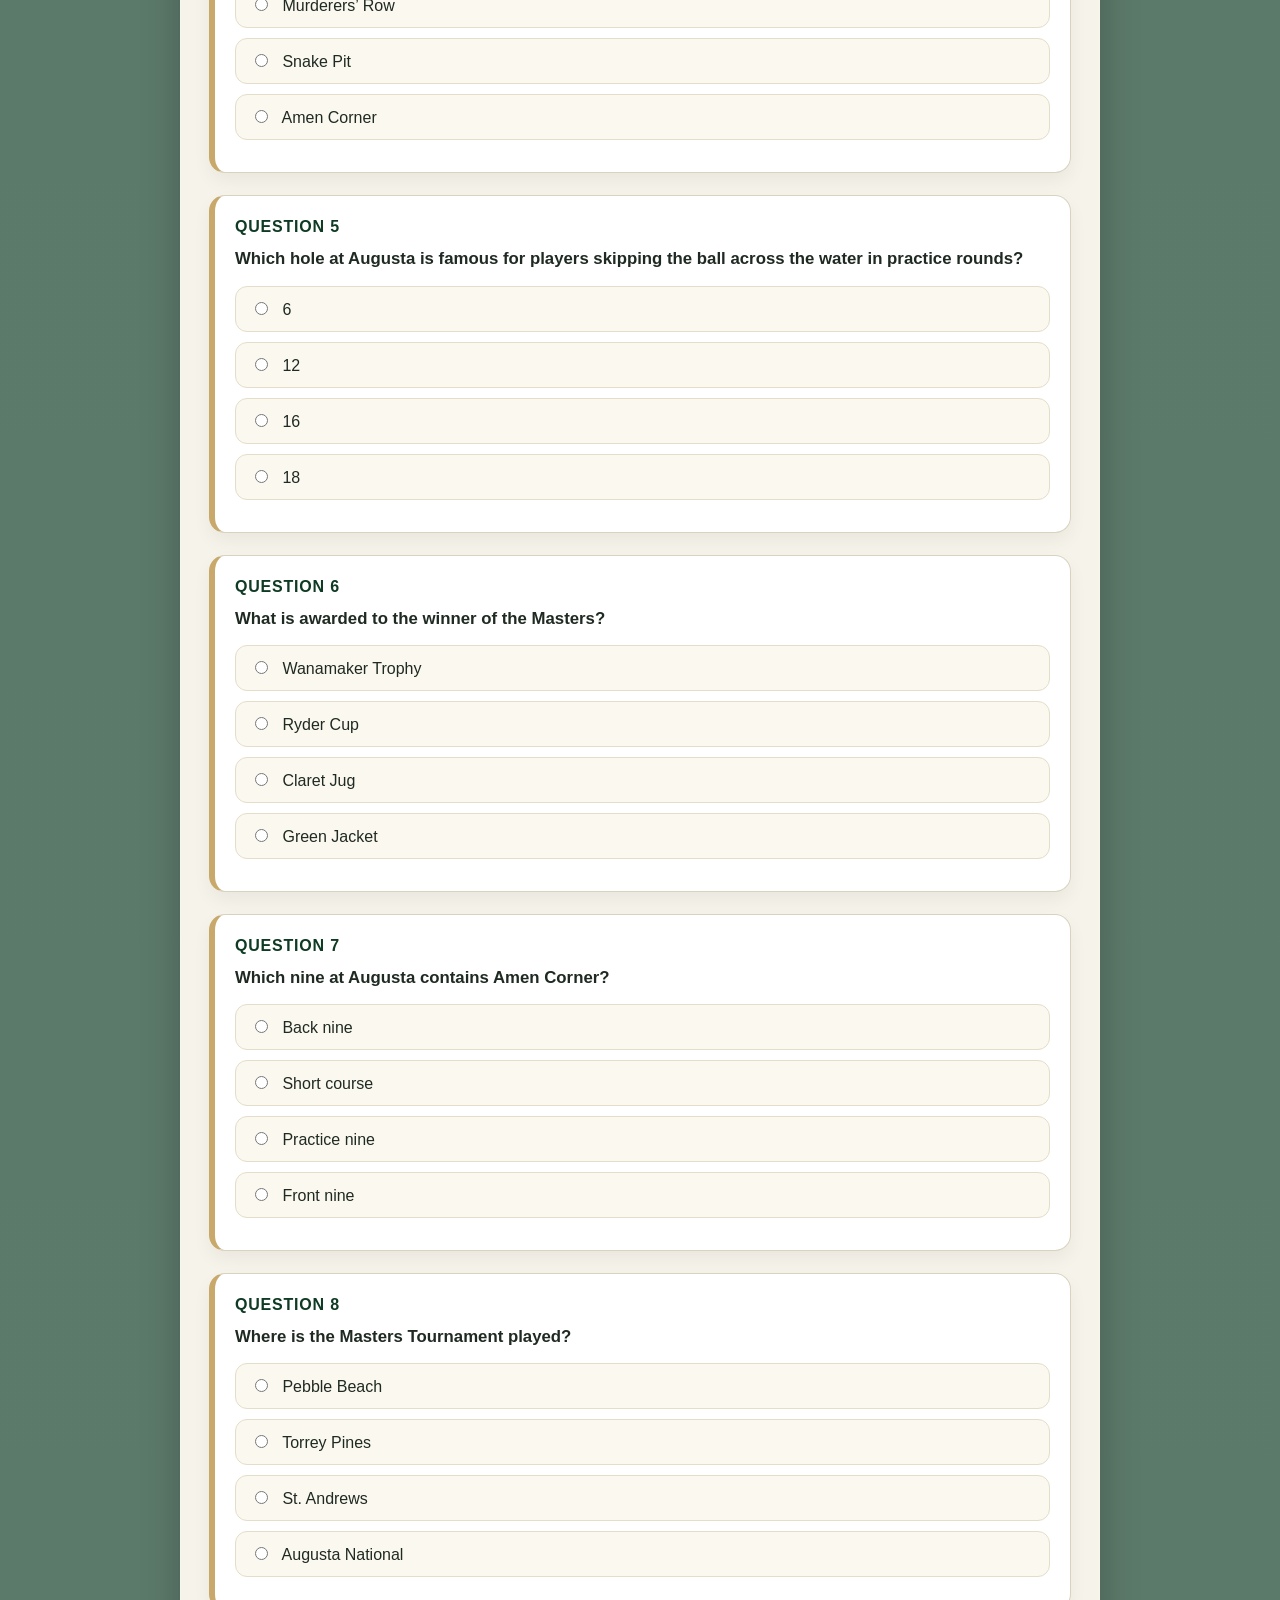
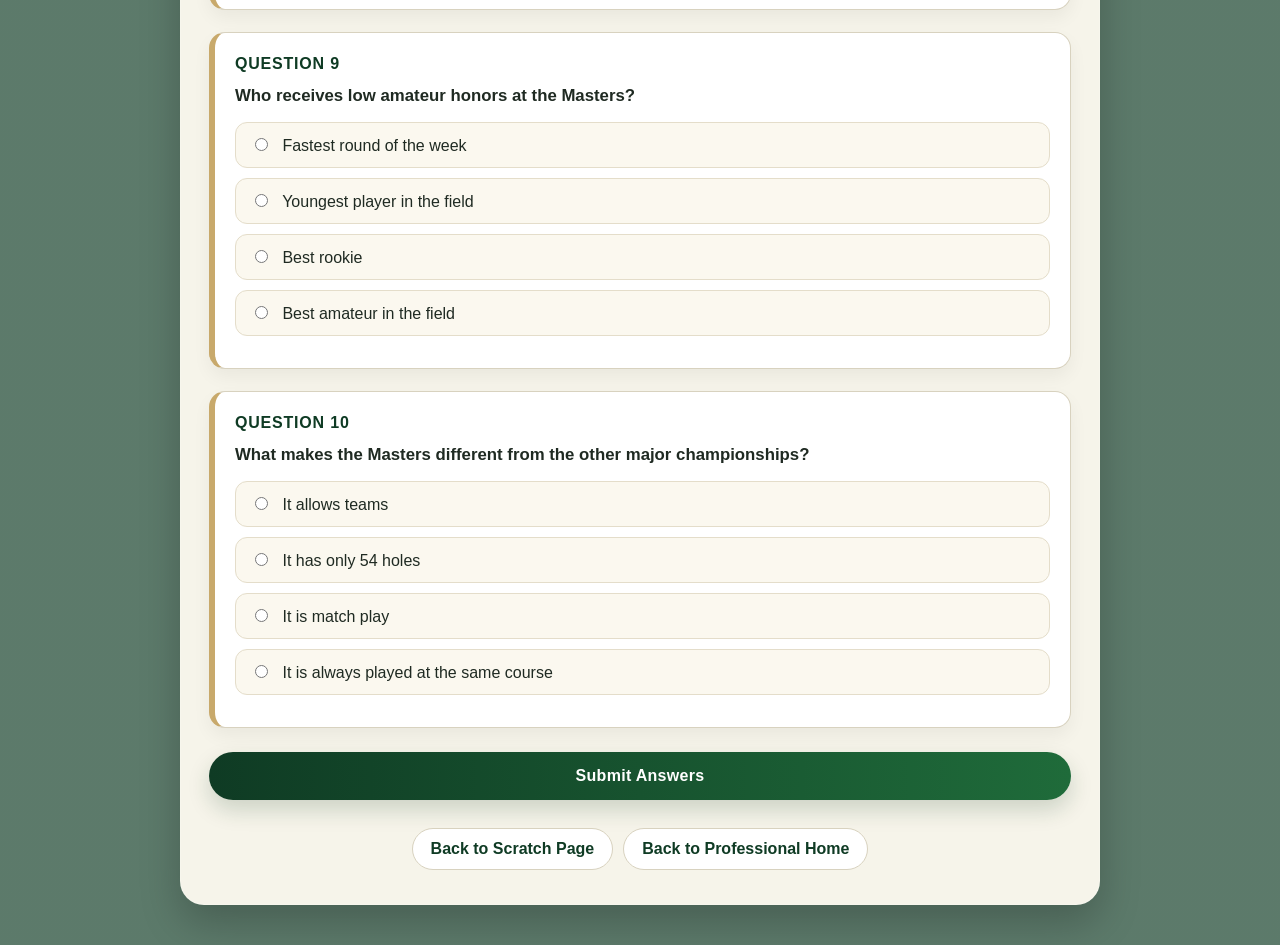
==== commit 7bb2101e: "fixes" ====
--- a/app.html
+++ b/app.html
@@ -8,11 +8,9 @@
     :root {
       --masters-green: #0f3b24;
       --masters-green-2: #1f6b3a;
-      --masters-light: #f6f3e8;
       --masters-cream: #fbf8ef;
       --masters-gold: #c8a96b;
       --masters-text: #1f2a22;
-      --masters-soft: #dfe8dc;
       --masters-border: #d8d2bf;
       --correct-bg: #e4f4e7;
       --correct-border: #2f7a38;
@@ -29,8 +27,8 @@
       font-family: Arial, Helvetica, sans-serif;
       color: var(--masters-text);
       background:
-        linear-gradient(rgba(15, 59, 36, 0.78), rgba(15, 59, 36, 0.78)),
-        url("https://images.unsplash.com/photo-1517486808906-6ca8b3f04846?auto=format&fit=crop&w=1600&q=80")
+        linear-gradient(rgba(15, 59, 36, 0.68), rgba(15, 59, 36, 0.68)),
+        url("https://images.unsplash.com/photo-1592919505780-303950717480?auto=format&fit=crop&w=1600&q=80")
         center/cover fixed no-repeat;
     }
 
@@ -54,7 +52,8 @@
     }
 
     .app-logo {
-      width: 90px;
+      width: 95px;
+      max-width: 100%;
       display: block;
       margin: 0 auto 14px;
       filter: drop-shadow(0 4px 8px rgba(0,0,0,0.2));
@@ -175,7 +174,8 @@
     }
 
     .submit-btn,
-    .restart-btn {
+    .restart-btn,
+    .reset-btn {
       width: 100%;
       padding: 15px;
       font-size: 1rem;
@@ -192,7 +192,8 @@
     }
 
     .submit-btn:hover,
-    .restart-btn:hover {
+    .restart-btn:hover,
+    .reset-btn:hover {
       transform: translateY(-2px);
       box-shadow: 0 14px 26px rgba(15, 59, 36, 0.25);
     }
@@ -254,6 +255,12 @@
       border-color: var(--masters-green);
     }
 
+    .button-row {
+      display: grid;
+      grid-template-columns: 1fr 1fr;
+      gap: 12px;
+    }
+
     @media (max-width: 700px) {
       .app-container {
         margin: 18px 12px;
@@ -273,6 +280,10 @@
 
       .question-box {
         padding: 18px 16px;
+      }
+
+      .button-row {
+        grid-template-columns: 1fr;
       }
     }
   </style>
@@ -281,17 +292,16 @@
   <div class="app-container">
     <div class="app-hero">
       <img
-        src="https://upload.wikimedia.org/wikipedia/en/8/8c/Masters_Tournament_logo.png"
+        src="masters-logo.png"
         alt="Masters logo"
         class="app-logo"
       >
       <h1>Masters Trivia Game</h1>
       <p>
-        Test your knowledge of one of golf’s most iconic tournaments with a quiz built around
-        Augusta traditions, famous holes, and Masters history.
+        Test your knowledge of Augusta traditions, iconic holes, and Masters history.
       </p>
       <p class="score-note">
-        Each game pulls 10 random questions from a larger Masters question pool.
+        Each round pulls 10 fresh questions and avoids repeats from the previous rounds until the pool runs out.
       </p>
     </div>
 
@@ -303,7 +313,10 @@
       <div class="result-box" id="resultBox">
         <h2>Your Score</h2>
         <p id="resultText"></p>
-        <button class="restart-btn" onclick="restartQuiz()">Play Again</button>
+        <div class="button-row">
+          <button class="restart-btn" onclick="restartQuiz()">Play Again</button>
+          <button class="reset-btn" onclick="resetQuestionHistory()">Reset Question Cycle</button>
+        </div>
       </div>
 
       <div class="back-links">
@@ -314,137 +327,139 @@
   </div>
 
   <script>
+    const STORAGE_KEY = "mastersUsedQuestionIds";
+    const QUESTIONS_PER_GAME = 10;
+    let currentQuestions = [];
+    let quizSubmitted = false;
+
     const questionPool = [
       {
+        id: "location",
         question: "Where is the Masters Tournament played?",
         options: ["Pebble Beach", "Augusta National", "St. Andrews", "Torrey Pines"],
         answer: "Augusta National"
       },
       {
+        id: "winner-prize",
         question: "What is awarded to the winner of the Masters?",
         options: ["Claret Jug", "Wanamaker Trophy", "Green Jacket", "Ryder Cup"],
         answer: "Green Jacket"
       },
       {
+        id: "amen-corner-name",
         question: "What famous stretch of holes at Augusta is especially well known?",
         options: ["Bear Trap", "Snake Pit", "Amen Corner", "Murderers’ Row"],
         answer: "Amen Corner"
       },
       {
+        id: "champions-dinner",
         question: "What special dinner is held for past Masters champions?",
         options: ["Legends Dinner", "Champions Dinner", "Augusta Banquet", "Winners Feast"],
         answer: "Champions Dinner"
       },
       {
+        id: "month",
         question: "Which month is the Masters usually played in?",
         options: ["February", "April", "June", "September"],
         answer: "April"
       },
       {
-        question: "What color is the jacket awarded to the Masters champion?",
-        options: ["Black", "White", "Green", "Gold"],
-        answer: "Green"
-      },
-      {
+        id: "par-3",
         question: "What contest is traditionally held during Masters week before the tournament begins?",
         options: ["Long Drive Contest", "Par 3 Contest", "Skills Challenge", "Closest to the Pin Classic"],
         answer: "Par 3 Contest"
       },
       {
-        question: "Who is allowed to host the Champions Dinner menu?",
+        id: "dinner-host",
+        question: "Who is allowed to choose the Champions Dinner menu?",
         options: ["The tournament director", "The defending champion", "The lowest amateur", "The oldest past winner"],
         answer: "The defending champion"
       },
       {
-        question: "What is the name of the body of water by the 16th hole at Augusta National?",
+        id: "raes-creek",
+        question: "What is the name of the body of water associated with Augusta National and Amen Corner?",
         options: ["Rae’s Creek", "Jordan Lake", "Hogan Pond", "Founders Water"],
         answer: "Rae’s Creek"
       },
       {
+        id: "amen-corner-nine",
         question: "Which nine at Augusta contains Amen Corner?",
         options: ["Front nine", "Back nine", "Practice nine", "Short course"],
         answer: "Back nine"
       },
       {
+        id: "amen-corner-start",
         question: "What hole begins Amen Corner?",
         options: ["10", "11", "12", "13"],
         answer: "11"
       },
       {
+        id: "famous-par3",
         question: "What hole is famous for its short par-3 over water in Amen Corner?",
         options: ["11", "12", "13", "16"],
         answer: "12"
       },
       {
+        id: "rounds",
         question: "How many rounds are played in the Masters Tournament?",
         options: ["2", "3", "4", "5"],
         answer: "4"
       },
       {
+        id: "holes-per-round",
         question: "How many holes are played in a standard Masters round?",
         options: ["9", "12", "18", "27"],
         answer: "18"
       },
       {
+        id: "the-cut",
         question: "What usually happens after the second round of the Masters?",
         options: ["A playoff", "The cut", "The jacket ceremony", "The Champions Dinner"],
         answer: "The cut"
       },
       {
-        question: "Which group is especially known for competing at the Masters each year?",
+        id: "past-champions",
+        question: "Which group is especially known for returning to compete at the Masters?",
         options: ["College teams", "International amateurs only", "Past champions", "Senior tour winners only"],
         answer: "Past champions"
       },
       {
+        id: "same-course",
         question: "What makes the Masters different from the other major championships?",
         options: ["It is always played at the same course", "It has only 54 holes", "It allows teams", "It is match play"],
         answer: "It is always played at the same course"
       },
       {
-        question: "Which famous golf course hosts the Masters every year?",
-        options: ["Augusta National", "Oakmont", "Pinehurst No. 2", "Bethpage Black"],
-        answer: "Augusta National"
-      },
-      {
-        question: "What is the final day of the Masters known for?",
+        id: "final-day",
+        question: "What is the final day of the Masters especially known for?",
         options: ["Team scoring", "Sunday pressure and the green jacket ceremony", "Only amateur play", "A five-hole sprint"],
         answer: "Sunday pressure and the green jacket ceremony"
       },
       {
+        id: "skip-water",
         question: "Which hole at Augusta is famous for players skipping the ball across the water in practice rounds?",
         options: ["6", "12", "16", "18"],
         answer: "16"
       },
       {
+        id: "tradition",
         question: "What is one reason the Masters is considered especially traditional?",
         options: ["It changes countries every year", "It keeps many long-standing customs", "It uses only hickory clubs", "It has no spectators"],
         answer: "It keeps many long-standing customs"
       },
       {
-        question: "What is the term for playing holes 11, 12, and 13 at Augusta?",
-        options: ["Golden Triangle", "Champions Loop", "Amen Corner", "Green Mile"],
-        answer: "Amen Corner"
-      },
-      {
-        question: "Which of these is most associated with the Masters?",
-        options: ["Yellow belt", "Green jacket", "Silver cap", "Blue ribbon"],
-        answer: "Green jacket"
-      },
-      {
+        id: "low-amateur",
         question: "Who receives low amateur honors at the Masters?",
         options: ["Best amateur in the field", "Youngest player in the field", "Best rookie", "Fastest round of the week"],
         answer: "Best amateur in the field"
       },
       {
+        id: "majors",
         question: "The Masters is one of golf’s four what?",
         options: ["Invitationals", "Classics", "Majors", "FedEx events"],
         answer: "Majors"
       }
     ];
-
-    const QUESTIONS_PER_GAME = 10;
-    let currentQuestions = [];
-    let quizSubmitted = false;
 
     function shuffleArray(array) {
       const shuffled = [...array];
@@ -455,16 +470,47 @@
       return shuffled;
     }
 
-    function getRandomQuestions() {
-      return shuffleArray(questionPool).slice(0, QUESTIONS_PER_GAME).map(q => ({
-        ...q,
-        shuffledOptions: shuffleArray(q.options)
-      }));
+    function getUsedQuestionIds() {
+      const stored = localStorage.getItem(STORAGE_KEY);
+      if (!stored) return [];
+      try {
+        return JSON.parse(stored);
+      } catch {
+        return [];
+      }
+    }
+
+    function setUsedQuestionIds(ids) {
+      localStorage.setItem(STORAGE_KEY, JSON.stringify(ids));
+    }
+
+    function getFreshQuestionSet() {
+      let usedIds = getUsedQuestionIds();
+
+      let availableQuestions = questionPool.filter(q => !usedIds.includes(q.id));
+
+      if (availableQuestions.length < QUESTIONS_PER_GAME) {
+        usedIds = [];
+        setUsedQuestionIds([]);
+        availableQuestions = [...questionPool];
+      }
+
+      const selectedQuestions = shuffleArray(availableQuestions)
+        .slice(0, QUESTIONS_PER_GAME)
+        .map(q => ({
+          ...q,
+          shuffledOptions: shuffleArray(q.options)
+        }));
+
+      const updatedUsedIds = [...usedIds, ...selectedQuestions.map(q => q.id)];
+      setUsedQuestionIds(updatedUsedIds);
+
+      return selectedQuestions;
     }
 
     function loadQuiz() {
       quizSubmitted = false;
-      currentQuestions = getRandomQuestions();
+      currentQuestions = getFreshQuestionSet();
 
       const quizArea = document.getElementById("quizArea");
       const submitBtn = document.getElementById("submitBtn");
@@ -477,7 +523,7 @@
         questionBlock.className = "question-box";
 
         let optionsHTML = "";
-        q.shuffledOptions.forEach((option, optionIndex) => {
+        q.shuffledOptions.forEach((option) => {
           optionsHTML += `
             <label class="option-label" data-question="${index}" data-option="${option}">
               <input type="radio" name="question${index}" value="${option}">
@@ -570,6 +616,11 @@
       window.scrollTo({ top: 0, behavior: "smooth" });
     }
 
+    function resetQuestionHistory() {
+      localStorage.removeItem(STORAGE_KEY);
+      restartQuiz();
+    }
+
     loadQuiz();
   </script>
 </body>
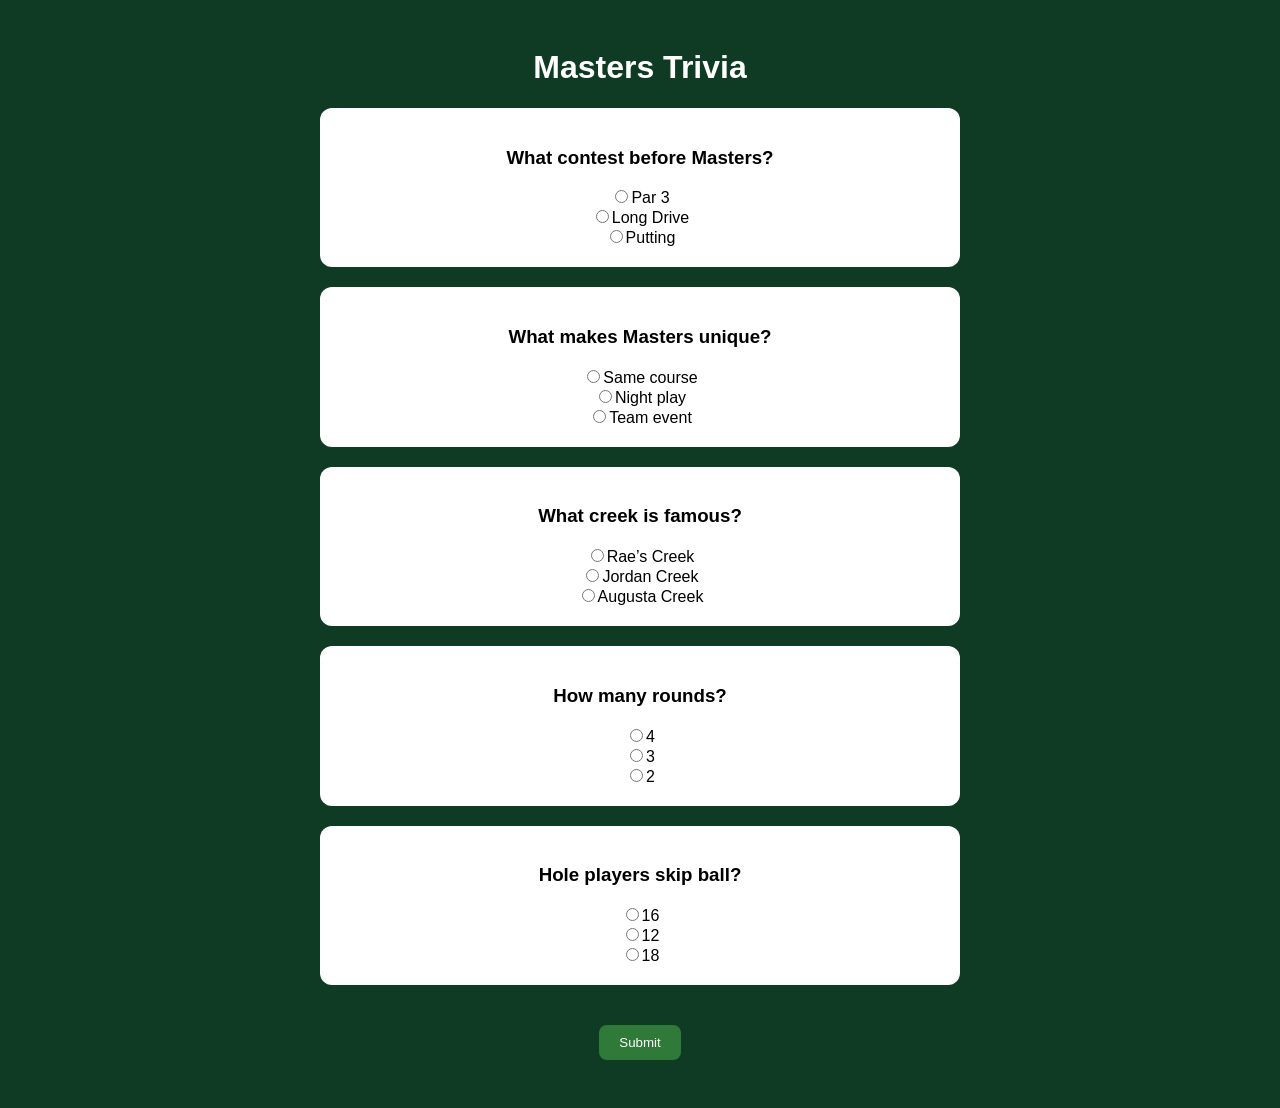
==== commit e91861ac: "changes" ====
--- a/app.html
+++ b/app.html
@@ -1,627 +1,127 @@
 <!DOCTYPE html>
 <html lang="en">
 <head>
-  <meta charset="UTF-8" />
-  <meta name="viewport" content="width=device-width, initial-scale=1.0" />
-  <title>Masters Trivia Game</title>
+  <meta charset="UTF-8">
+  <title>Masters Trivia</title>
+
   <style>
-    :root {
-      --masters-green: #0f3b24;
-      --masters-green-2: #1f6b3a;
-      --masters-cream: #fbf8ef;
-      --masters-gold: #c8a96b;
-      --masters-text: #1f2a22;
-      --masters-border: #d8d2bf;
-      --correct-bg: #e4f4e7;
-      --correct-border: #2f7a38;
-      --wrong-bg: #f8e3e3;
-      --wrong-border: #b63b3b;
+    body {
+      font-family: Arial;
+      background: #0f3b24;
+      color: white;
+      text-align: center;
+      padding: 20px;
     }
 
-    * {
-      box-sizing: border-box;
+    .box {
+      background: white;
+      color: black;
+      padding: 20px;
+      margin: 20px auto;
+      max-width: 600px;
+      border-radius: 12px;
     }
 
-    body {
-      margin: 0;
-      font-family: Arial, Helvetica, sans-serif;
-      color: var(--masters-text);
-      background:
-        linear-gradient(rgba(15, 59, 36, 0.68), rgba(15, 59, 36, 0.68)),
-        url("https://images.unsplash.com/photo-1592919505780-303950717480?auto=format&fit=crop&w=1600&q=80")
-        center/cover fixed no-repeat;
+    button {
+      padding: 10px 20px;
+      margin-top: 20px;
+      border-radius: 8px;
+      border: none;
+      background: #2f7a38;
+      color: white;
+      cursor: pointer;
     }
 
-    .app-container {
-      max-width: 920px;
-      margin: 40px auto;
-      background: rgba(251, 248, 239, 0.97);
-      padding: 0;
-      border-radius: 24px;
-      overflow: hidden;
-      box-shadow: 0 18px 40px rgba(0, 0, 0, 0.22);
-      border: 1px solid rgba(255, 255, 255, 0.18);
-    }
-
-    .app-hero {
-      background: linear-gradient(135deg, var(--masters-green), var(--masters-green-2));
-      color: white;
-      padding: 36px 32px 30px;
-      text-align: center;
-      border-bottom: 4px solid var(--masters-gold);
-    }
-
-    .app-logo {
-      width: 95px;
-      max-width: 100%;
-      display: block;
-      margin: 0 auto 14px;
-      filter: drop-shadow(0 4px 8px rgba(0,0,0,0.2));
-    }
-
-    .app-hero h1 {
-      margin: 0;
-      font-size: 2.2rem;
-      letter-spacing: 0.3px;
-    }
-
-    .app-hero p {
-      margin: 12px auto 0;
-      max-width: 680px;
-      line-height: 1.7;
-      font-size: 1rem;
-      color: rgba(255, 255, 255, 0.92);
-    }
-
-    .score-note {
-      font-size: 0.95rem;
-      color: #eef6ef;
-      margin-top: 10px;
-    }
-
-    .content-wrap {
-      padding: 30px 28px 34px;
-    }
-
-    .question-box {
-      margin-top: 22px;
-      padding: 22px 20px;
-      background: white;
-      border: 1px solid var(--masters-border);
-      border-left: 6px solid var(--masters-gold);
-      border-radius: 16px;
-      box-shadow: 0 8px 18px rgba(0, 0, 0, 0.05);
-    }
-
-    .question-box h3 {
-      margin: 0 0 10px;
-      color: var(--masters-green);
-      font-size: 1rem;
-      text-transform: uppercase;
-      letter-spacing: 0.8px;
-    }
-
-    .question-text {
-      text-align: left;
-      font-size: 1.05rem;
-      font-weight: 700;
-      margin-bottom: 14px;
-      line-height: 1.5;
-    }
-
-    label.option-label {
-      display: block;
-      margin: 10px 0;
-      text-align: left;
-      cursor: pointer;
-      background: var(--masters-cream);
-      border: 1px solid #e4ddca;
-      border-radius: 12px;
-      padding: 12px 14px;
-      transition: all 0.18s ease;
-    }
-
-    label.option-label:hover {
-      background: #f1ecdc;
-      border-color: var(--masters-gold);
-      transform: translateX(2px);
-    }
-
-    label.option-label.correct {
-      background: var(--correct-bg);
-      border: 2px solid var(--correct-border);
-      color: #1e4f28;
-      font-weight: 700;
-    }
-
-    label.option-label.incorrect {
-      background: var(--wrong-bg);
-      border: 2px solid var(--wrong-border);
-      color: #7d2222;
-      font-weight: 700;
-    }
-
-    label.option-label.dimmed {
-      opacity: 0.85;
-    }
-
-    input[type="radio"] {
-      margin-right: 10px;
-      accent-color: var(--masters-green-2);
-    }
-
-    .answer-note {
-      margin-top: 12px;
-      padding: 10px 12px;
-      border-radius: 10px;
-      font-size: 0.95rem;
-      line-height: 1.5;
-      display: none;
-    }
-
-    .answer-note.correct-note {
-      display: block;
-      background: var(--correct-bg);
-      color: #1d4d27;
-      border: 1px solid #b8d7be;
-    }
-
-    .answer-note.incorrect-note {
-      display: block;
-      background: var(--wrong-bg);
-      color: #7d2222;
-      border: 1px solid #e0b6b6;
-    }
-
-    .submit-btn,
-    .restart-btn,
-    .reset-btn {
-      width: 100%;
-      padding: 15px;
-      font-size: 1rem;
-      border-radius: 999px;
-      border: none;
-      background: linear-gradient(to right, var(--masters-green), var(--masters-green-2));
-      color: white;
-      font-weight: 700;
-      cursor: pointer;
-      margin-top: 24px;
-      letter-spacing: 0.3px;
-      box-shadow: 0 10px 22px rgba(15, 59, 36, 0.18);
-      transition: transform 0.18s ease, box-shadow 0.18s ease;
-    }
-
-    .submit-btn:hover,
-    .restart-btn:hover,
-    .reset-btn:hover {
-      transform: translateY(-2px);
-      box-shadow: 0 14px 26px rgba(15, 59, 36, 0.25);
-    }
-
-    .submit-btn:disabled {
-      opacity: 0.7;
-      cursor: not-allowed;
-      transform: none;
-      box-shadow: 0 10px 22px rgba(15, 59, 36, 0.18);
-    }
-
-    .result-box {
-      margin-top: 28px;
-      padding: 24px 20px;
-      background: linear-gradient(to bottom right, #f8f4e7, #f1ebda);
-      border: 1px solid #dfd5b8;
-      border-left: 6px solid var(--masters-gold);
-      border-radius: 18px;
-      display: none;
-      text-align: center;
-      box-shadow: 0 10px 24px rgba(0, 0, 0, 0.06);
-    }
-
-    .result-box h2 {
-      margin-top: 0;
-      color: var(--masters-green);
-    }
-
-    .result-box p {
-      margin-bottom: 0;
-      font-size: 1.05rem;
-      line-height: 1.7;
-    }
-
-    .back-links {
-      text-align: center;
-      margin-top: 28px;
-      display: flex;
-      justify-content: center;
-      flex-wrap: wrap;
-      gap: 10px;
-    }
-
-    .back-links a {
-      display: inline-block;
-      padding: 11px 18px;
-      background: white;
-      color: var(--masters-green);
-      text-decoration: none;
-      border-radius: 999px;
-      font-weight: 700;
-      border: 1px solid #d8d2bf;
-      transition: all 0.18s ease;
-    }
-
-    .back-links a:hover {
-      background: var(--masters-green);
-      color: white;
-      border-color: var(--masters-green);
-    }
-
-    .button-row {
-      display: grid;
-      grid-template-columns: 1fr 1fr;
-      gap: 12px;
-    }
-
-    @media (max-width: 700px) {
-      .app-container {
-        margin: 18px 12px;
-      }
-
-      .app-hero {
-        padding: 28px 20px 24px;
-      }
-
-      .app-hero h1 {
-        font-size: 1.8rem;
-      }
-
-      .content-wrap {
-        padding: 22px 18px 26px;
-      }
-
-      .question-box {
-        padding: 18px 16px;
-      }
-
-      .button-row {
-        grid-template-columns: 1fr;
-      }
-    }
+    .correct { background: #d4edda; }
+    .wrong { background: #f8d7da; }
   </style>
 </head>
+
 <body>
-  <div class="app-container">
-    <div class="app-hero">
-      <img
-        src="masters-logo.png"
-        alt="Masters logo"
-        class="app-logo"
-      >
-      <h1>Masters Trivia Game</h1>
-      <p>
-        Test your knowledge of Augusta traditions, iconic holes, and Masters history.
-      </p>
-      <p class="score-note">
-        Each round pulls 10 fresh questions and avoids repeats from the previous rounds until the pool runs out.
-      </p>
-    </div>
 
-    <div class="content-wrap">
-      <div id="quizArea"></div>
+<h1>Masters Trivia</h1>
 
-      <button class="submit-btn" id="submitBtn" onclick="checkAnswers()">Submit Answers</button>
+<div id="quiz"></div>
 
-      <div class="result-box" id="resultBox">
-        <h2>Your Score</h2>
-        <p id="resultText"></p>
-        <div class="button-row">
-          <button class="restart-btn" onclick="restartQuiz()">Play Again</button>
-          <button class="reset-btn" onclick="resetQuestionHistory()">Reset Question Cycle</button>
-        </div>
-      </div>
+<button onclick="submitQuiz()">Submit</button>
 
-      <div class="back-links">
-        <a href="scratch.html">Back to Scratch Page</a>
-        <a href="index.html">Back to Professional Home</a>
-      </div>
-    </div>
-  </div>
+<h2 id="result"></h2>
 
-  <script>
-    const STORAGE_KEY = "mastersUsedQuestionIds";
-    const QUESTIONS_PER_GAME = 10;
-    let currentQuestions = [];
-    let quizSubmitted = false;
+<script>
 
-    const questionPool = [
-      {
-        id: "location",
-        question: "Where is the Masters Tournament played?",
-        options: ["Pebble Beach", "Augusta National", "St. Andrews", "Torrey Pines"],
-        answer: "Augusta National"
-      },
-      {
-        id: "winner-prize",
-        question: "What is awarded to the winner of the Masters?",
-        options: ["Claret Jug", "Wanamaker Trophy", "Green Jacket", "Ryder Cup"],
-        answer: "Green Jacket"
-      },
-      {
-        id: "amen-corner-name",
-        question: "What famous stretch of holes at Augusta is especially well known?",
-        options: ["Bear Trap", "Snake Pit", "Amen Corner", "Murderers’ Row"],
-        answer: "Amen Corner"
-      },
-      {
-        id: "champions-dinner",
-        question: "What special dinner is held for past Masters champions?",
-        options: ["Legends Dinner", "Champions Dinner", "Augusta Banquet", "Winners Feast"],
-        answer: "Champions Dinner"
-      },
-      {
-        id: "month",
-        question: "Which month is the Masters usually played in?",
-        options: ["February", "April", "June", "September"],
-        answer: "April"
-      },
-      {
-        id: "par-3",
-        question: "What contest is traditionally held during Masters week before the tournament begins?",
-        options: ["Long Drive Contest", "Par 3 Contest", "Skills Challenge", "Closest to the Pin Classic"],
-        answer: "Par 3 Contest"
-      },
-      {
-        id: "dinner-host",
-        question: "Who is allowed to choose the Champions Dinner menu?",
-        options: ["The tournament director", "The defending champion", "The lowest amateur", "The oldest past winner"],
-        answer: "The defending champion"
-      },
-      {
-        id: "raes-creek",
-        question: "What is the name of the body of water associated with Augusta National and Amen Corner?",
-        options: ["Rae’s Creek", "Jordan Lake", "Hogan Pond", "Founders Water"],
-        answer: "Rae’s Creek"
-      },
-      {
-        id: "amen-corner-nine",
-        question: "Which nine at Augusta contains Amen Corner?",
-        options: ["Front nine", "Back nine", "Practice nine", "Short course"],
-        answer: "Back nine"
-      },
-      {
-        id: "amen-corner-start",
-        question: "What hole begins Amen Corner?",
-        options: ["10", "11", "12", "13"],
-        answer: "11"
-      },
-      {
-        id: "famous-par3",
-        question: "What hole is famous for its short par-3 over water in Amen Corner?",
-        options: ["11", "12", "13", "16"],
-        answer: "12"
-      },
-      {
-        id: "rounds",
-        question: "How many rounds are played in the Masters Tournament?",
-        options: ["2", "3", "4", "5"],
-        answer: "4"
-      },
-      {
-        id: "holes-per-round",
-        question: "How many holes are played in a standard Masters round?",
-        options: ["9", "12", "18", "27"],
-        answer: "18"
-      },
-      {
-        id: "the-cut",
-        question: "What usually happens after the second round of the Masters?",
-        options: ["A playoff", "The cut", "The jacket ceremony", "The Champions Dinner"],
-        answer: "The cut"
-      },
-      {
-        id: "past-champions",
-        question: "Which group is especially known for returning to compete at the Masters?",
-        options: ["College teams", "International amateurs only", "Past champions", "Senior tour winners only"],
-        answer: "Past champions"
-      },
-      {
-        id: "same-course",
-        question: "What makes the Masters different from the other major championships?",
-        options: ["It is always played at the same course", "It has only 54 holes", "It allows teams", "It is match play"],
-        answer: "It is always played at the same course"
-      },
-      {
-        id: "final-day",
-        question: "What is the final day of the Masters especially known for?",
-        options: ["Team scoring", "Sunday pressure and the green jacket ceremony", "Only amateur play", "A five-hole sprint"],
-        answer: "Sunday pressure and the green jacket ceremony"
-      },
-      {
-        id: "skip-water",
-        question: "Which hole at Augusta is famous for players skipping the ball across the water in practice rounds?",
-        options: ["6", "12", "16", "18"],
-        answer: "16"
-      },
-      {
-        id: "tradition",
-        question: "What is one reason the Masters is considered especially traditional?",
-        options: ["It changes countries every year", "It keeps many long-standing customs", "It uses only hickory clubs", "It has no spectators"],
-        answer: "It keeps many long-standing customs"
-      },
-      {
-        id: "low-amateur",
-        question: "Who receives low amateur honors at the Masters?",
-        options: ["Best amateur in the field", "Youngest player in the field", "Best rookie", "Fastest round of the week"],
-        answer: "Best amateur in the field"
-      },
-      {
-        id: "majors",
-        question: "The Masters is one of golf’s four what?",
-        options: ["Invitationals", "Classics", "Majors", "FedEx events"],
-        answer: "Majors"
-      }
-    ];
+const STORAGE_USED = "usedQuestions";
+const STORAGE_LAST = "lastQuiz";
 
-    function shuffleArray(array) {
-      const shuffled = [...array];
-      for (let i = shuffled.length - 1; i > 0; i--) {
-        const j = Math.floor(Math.random() * (i + 1));
-        [shuffled[i], shuffled[j]] = [shuffled[j], shuffled[i]];
-      }
-      return shuffled;
+const questions = [
+  {id:1,q:"Where is the Masters played?",a:["Augusta National","Pebble Beach","Torrey Pines"],c:"Augusta National"},
+  {id:2,q:"What do winners receive?",a:["Green Jacket","Trophy","Medal"],c:"Green Jacket"},
+  {id:3,q:"What month is the Masters played?",a:["April","June","August"],c:"April"},
+  {id:4,q:"What is Amen Corner?",a:["Holes 11-13","Clubhouse","Practice Area"],c:"Holes 11-13"},
+  {id:5,q:"Who picks Champions Dinner menu?",a:["Defending Champion","Fans","Officials"],c:"Defending Champion"},
+  {id:6,q:"How many rounds?",a:["4","3","2"],c:"4"},
+  {id:7,q:"What creek is famous?",a:["Rae’s Creek","Jordan Creek","Augusta Creek"],c:"Rae’s Creek"},
+  {id:8,q:"What contest before Masters?",a:["Par 3","Long Drive","Putting"],c:"Par 3"},
+  {id:9,q:"What makes Masters unique?",a:["Same course","Night play","Team event"],c:"Same course"},
+  {id:10,q:"Low amateur award?",a:["Best amateur","Youngest player","Fastest round"],c:"Best amateur"},
+  {id:11,q:"Hole players skip ball?",a:["16","12","18"],c:"16"},
+  {id:12,q:"What are the Masters?",a:["Major","Minor","Qualifier"],c:"Major"}
+];
+
+function get(key){return JSON.parse(localStorage.getItem(key)||"[]")}
+function set(key,val){localStorage.setItem(key,JSON.stringify(val))}
+
+function getQuiz(){
+  let used=get(STORAGE_USED);
+  let last=get(STORAGE_LAST);
+
+  let pool=questions.filter(q=>!used.includes(q.id));
+
+  if(pool.length<5){
+    used=[];
+    set(STORAGE_USED,[]);
+    pool=[...questions];
+  }
+
+  let selected=[];
+  while(selected.length<5){
+    let rand=pool[Math.floor(Math.random()*pool.length)];
+    if(!selected.includes(rand)&&!last.includes(rand.id)){
+      selected.push(rand);
     }
+  }
 
-    function getUsedQuestionIds() {
-      const stored = localStorage.getItem(STORAGE_KEY);
-      if (!stored) return [];
-      try {
-        return JSON.parse(stored);
-      } catch {
-        return [];
-      }
-    }
+  set(STORAGE_LAST,selected.map(q=>q.id));
+  set(STORAGE_USED,[...used,...selected.map(q=>q.id)]);
 
-    function setUsedQuestionIds(ids) {
-      localStorage.setItem(STORAGE_KEY, JSON.stringify(ids));
-    }
+  return selected;
+}
 
-    function getFreshQuestionSet() {
-      let usedIds = getUsedQuestionIds();
+let current=getQuiz();
 
-      let availableQuestions = questionPool.filter(q => !usedIds.includes(q.id));
+function loadQuiz(){
+  let html="";
+  current.forEach((q,i)=>{
+    html+=`<div class="box"><h3>${q.q}</h3>`;
+    q.a.forEach(opt=>{
+      html+=`<label><input type="radio" name="q${i}" value="${opt}">${opt}</label><br>`;
+    });
+    html+="</div>";
+  });
+  document.getElementById("quiz").innerHTML=html;
+}
 
-      if (availableQuestions.length < QUESTIONS_PER_GAME) {
-        usedIds = [];
-        setUsedQuestionIds([]);
-        availableQuestions = [...questionPool];
-      }
+function submitQuiz(){
+  let score=0;
+  current.forEach((q,i)=>{
+    let sel=document.querySelector(`input[name=q${i}]:checked`);
+    if(sel && sel.value===q.c) score++;
+  });
+  document.getElementById("result").innerText=`Score: ${score}/${current.length}`;
+}
 
-      const selectedQuestions = shuffleArray(availableQuestions)
-        .slice(0, QUESTIONS_PER_GAME)
-        .map(q => ({
-          ...q,
-          shuffledOptions: shuffleArray(q.options)
-        }));
+loadQuiz();
 
-      const updatedUsedIds = [...usedIds, ...selectedQuestions.map(q => q.id)];
-      setUsedQuestionIds(updatedUsedIds);
+</script>
 
-      return selectedQuestions;
-    }
-
-    function loadQuiz() {
-      quizSubmitted = false;
-      currentQuestions = getFreshQuestionSet();
-
-      const quizArea = document.getElementById("quizArea");
-      const submitBtn = document.getElementById("submitBtn");
-
-      quizArea.innerHTML = "";
-      submitBtn.disabled = false;
-
-      currentQuestions.forEach((q, index) => {
-        const questionBlock = document.createElement("div");
-        questionBlock.className = "question-box";
-
-        let optionsHTML = "";
-        q.shuffledOptions.forEach((option) => {
-          optionsHTML += `
-            <label class="option-label" data-question="${index}" data-option="${option}">
-              <input type="radio" name="question${index}" value="${option}">
-              ${option}
-            </label>
-          `;
-        });
-
-        questionBlock.innerHTML = `
-          <h3>Question ${index + 1}</h3>
-          <div class="question-text">${q.question}</div>
-          ${optionsHTML}
-          <div class="answer-note" id="note${index}"></div>
-        `;
-
-        quizArea.appendChild(questionBlock);
-      });
-
-      document.getElementById("resultBox").style.display = "none";
-    }
-
-    function checkAnswers() {
-      if (quizSubmitted) return;
-
-      let score = 0;
-
-      currentQuestions.forEach((q, index) => {
-        const selected = document.querySelector(`input[name="question${index}"]:checked`);
-        const allInputs = document.querySelectorAll(`input[name="question${index}"]`);
-        const allLabels = document.querySelectorAll(`label[data-question="${index}"]`);
-        const note = document.getElementById(`note${index}`);
-
-        allInputs.forEach(input => {
-          input.disabled = true;
-        });
-
-        allLabels.forEach(label => {
-          const labelOption = label.getAttribute("data-option");
-          label.classList.add("dimmed");
-
-          if (labelOption === q.answer) {
-            label.classList.remove("dimmed");
-            label.classList.add("correct");
-          }
-
-          if (selected && labelOption === selected.value && selected.value !== q.answer) {
-            label.classList.remove("dimmed");
-            label.classList.add("incorrect");
-          }
-        });
-
-        if (selected && selected.value === q.answer) {
-          score++;
-          note.className = "answer-note correct-note";
-          note.textContent = "Correct.";
-        } else if (selected) {
-          note.className = "answer-note incorrect-note";
-          note.textContent = `Incorrect. The correct answer is ${q.answer}.`;
-        } else {
-          note.className = "answer-note incorrect-note";
-          note.textContent = `No answer selected. The correct answer is ${q.answer}.`;
-        }
-      });
-
-      const resultBox = document.getElementById("resultBox");
-      const resultText = document.getElementById("resultText");
-      const submitBtn = document.getElementById("submitBtn");
-
-      let feedback = "";
-      if (score === currentQuestions.length) {
-        feedback = "Perfect round. Very Masters-worthy.";
-      } else if (score >= 8) {
-        feedback = "Great score. You know your Masters history.";
-      } else if (score >= 5) {
-        feedback = "Solid round. A little more Augusta knowledge and you are there.";
-      } else {
-        feedback = "Good start. Time to study up and make another run at it.";
-      }
-
-      resultText.textContent = `You got ${score} out of ${currentQuestions.length} correct. ${feedback}`;
-      resultBox.style.display = "block";
-      submitBtn.disabled = true;
-      quizSubmitted = true;
-
-      window.scrollTo({ top: document.body.scrollHeight, behavior: "smooth" });
-    }
-
-    function restartQuiz() {
-      loadQuiz();
-      window.scrollTo({ top: 0, behavior: "smooth" });
-    }
-
-    function resetQuestionHistory() {
-      localStorage.removeItem(STORAGE_KEY);
-      restartQuiz();
-    }
-
-    loadQuiz();
-  </script>
 </body>
 </html>
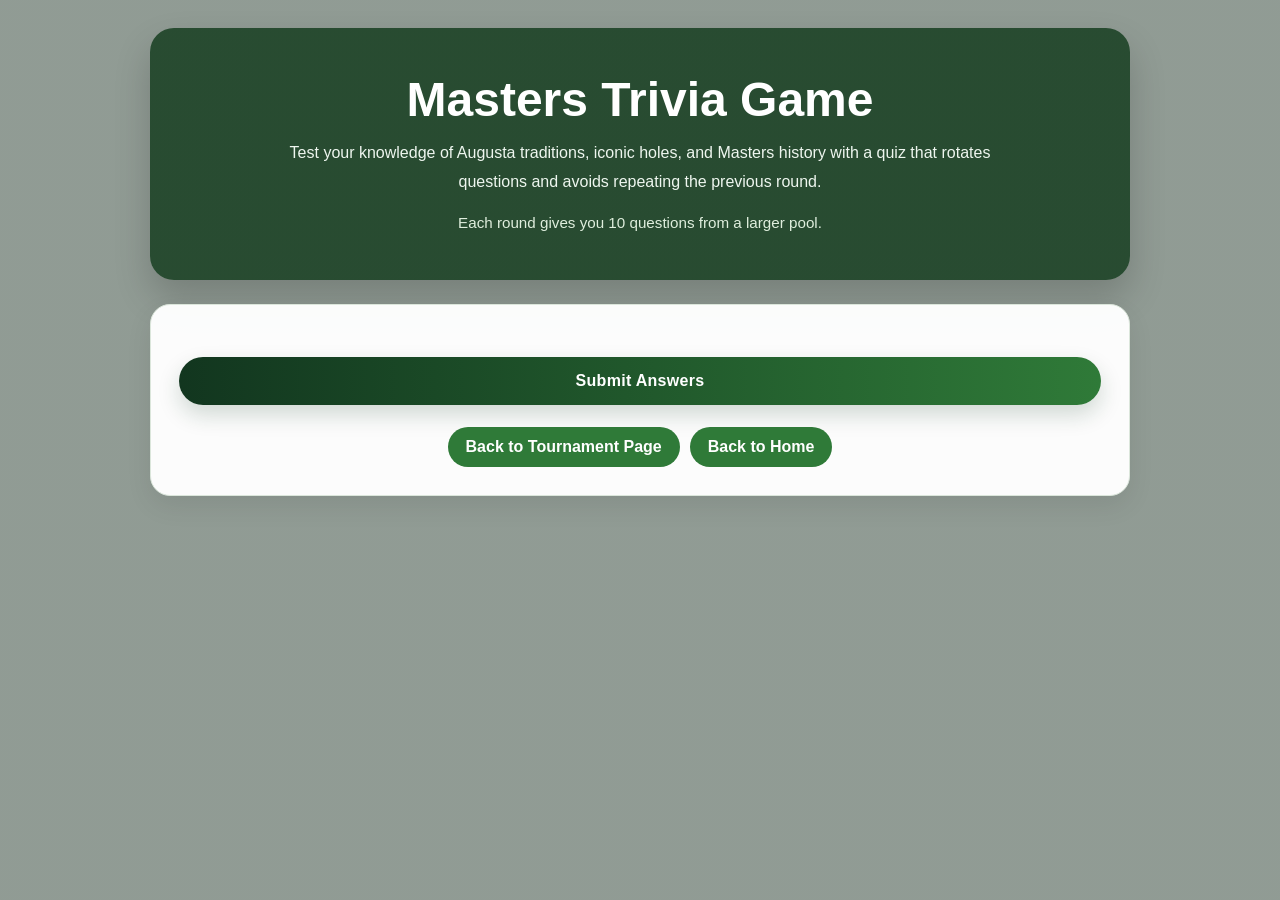
==== commit f4e6ac63: "bug fix" ====
--- a/app.html
+++ b/app.html
@@ -1,127 +1,631 @@
 <!DOCTYPE html>
 <html lang="en">
 <head>
-  <meta charset="UTF-8">
-  <title>Masters Trivia</title>
-
+  <meta charset="UTF-8" />
+  <meta name="viewport" content="width=device-width, initial-scale=1.0" />
+  <title>Masters Trivia Game</title>
   <style>
+    :root {
+      --masters-green: #12361f;
+      --masters-green-2: #2f7a38;
+      --masters-cream: #fbf8ef;
+      --masters-gold: #c8a96b;
+      --masters-text: #1f2a22;
+      --masters-border: #d8d2bf;
+      --correct-bg: #e4f4e7;
+      --correct-border: #2f7a38;
+      --wrong-bg: #f8e3e3;
+      --wrong-border: #b63b3b;
+    }
+
+    * {
+      box-sizing: border-box;
+    }
+
     body {
-      font-family: Arial;
-      background: #0f3b24;
+      margin: 0;
+      font-family: Arial, Helvetica, sans-serif;
+      color: var(--masters-text);
+      background:
+        linear-gradient(rgba(10, 34, 18, 0.45), rgba(10, 34, 18, 0.45)),
+        url("https://images.unsplash.com/photo-1517486808906-6ca8b3f04846?auto=format&fit=crop&w=1600&q=80")
+        center/cover fixed no-repeat;
+    }
+
+    .page-wrap {
+      width: min(94%, 980px);
+      margin: 28px auto 40px;
+    }
+
+    .hero {
+      background:
+        linear-gradient(rgba(20, 60, 30, 0.84), rgba(20, 60, 30, 0.84)),
+        url("https://images.unsplash.com/photo-1535131749006-b7f58c99034b?auto=format&fit=crop&w=1600&q=80")
+        center/cover no-repeat;
       color: white;
+      border-radius: 24px;
+      overflow: hidden;
+      box-shadow: 0 18px 36px rgba(0, 0, 0, 0.18);
+      margin-bottom: 24px;
       text-align: center;
-      padding: 20px;
-    }
-
-    .box {
+      padding: 44px 28px;
+    }
+
+    .hero h1 {
+      margin: 0 0 12px;
+      font-size: clamp(2rem, 4vw, 3rem);
+      font-weight: 800;
+    }
+
+    .hero p {
+      max-width: 720px;
+      margin: 0 auto;
+      line-height: 1.8;
+      color: #eef6ef;
+      font-size: 1rem;
+    }
+
+    .hero .small-note {
+      margin-top: 12px;
+      font-size: 0.95rem;
+      color: #dfeedd;
+    }
+
+    .content-box {
+      background: rgba(255, 255, 255, 0.97);
+      padding: 28px;
+      margin-bottom: 24px;
+      border: 1px solid #dbe6db;
+      border-radius: 20px;
+      box-shadow: 0 10px 26px rgba(0, 0, 0, 0.08);
+    }
+
+    .question-box {
+      margin-top: 20px;
+      padding: 22px 20px;
       background: white;
-      color: black;
-      padding: 20px;
-      margin: 20px auto;
-      max-width: 600px;
+      border: 1px solid var(--masters-border);
+      border-left: 6px solid var(--masters-gold);
+      border-radius: 16px;
+      box-shadow: 0 8px 18px rgba(0, 0, 0, 0.05);
+    }
+
+    .question-box h3 {
+      margin: 0 0 10px;
+      color: var(--masters-green);
+      font-size: 0.98rem;
+      text-transform: uppercase;
+      letter-spacing: 0.8px;
+    }
+
+    .question-text {
+      text-align: left;
+      font-size: 1.08rem;
+      font-weight: 700;
+      margin-bottom: 14px;
+      line-height: 1.55;
+      color: #17301d;
+    }
+
+    label.option-label {
+      display: block;
+      margin: 10px 0;
+      text-align: left;
+      cursor: pointer;
+      background: var(--masters-cream);
+      border: 1px solid #e4ddca;
       border-radius: 12px;
-    }
-
-    button {
-      padding: 10px 20px;
-      margin-top: 20px;
-      border-radius: 8px;
+      padding: 12px 14px;
+      transition: all 0.18s ease;
+    }
+
+    label.option-label:hover {
+      background: #f1ecdc;
+      border-color: var(--masters-gold);
+      transform: translateX(2px);
+    }
+
+    label.option-label.correct {
+      background: var(--correct-bg);
+      border: 2px solid var(--correct-border);
+      color: #1e4f28;
+      font-weight: 700;
+    }
+
+    label.option-label.incorrect {
+      background: var(--wrong-bg);
+      border: 2px solid var(--wrong-border);
+      color: #7d2222;
+      font-weight: 700;
+    }
+
+    label.option-label.dimmed {
+      opacity: 0.88;
+    }
+
+    input[type="radio"] {
+      margin-right: 10px;
+      accent-color: var(--masters-green-2);
+    }
+
+    .answer-note {
+      margin-top: 12px;
+      padding: 10px 12px;
+      border-radius: 10px;
+      font-size: 0.95rem;
+      line-height: 1.5;
+      display: none;
+    }
+
+    .answer-note.correct-note {
+      display: block;
+      background: var(--correct-bg);
+      color: #1d4d27;
+      border: 1px solid #b8d7be;
+    }
+
+    .answer-note.incorrect-note {
+      display: block;
+      background: var(--wrong-bg);
+      color: #7d2222;
+      border: 1px solid #e0b6b6;
+    }
+
+    .submit-btn,
+    .restart-btn,
+    .reset-btn {
+      width: 100%;
+      padding: 15px;
+      font-size: 1rem;
+      border-radius: 999px;
       border: none;
+      background: linear-gradient(to right, var(--masters-green), var(--masters-green-2));
+      color: white;
+      font-weight: 700;
+      cursor: pointer;
+      margin-top: 24px;
+      letter-spacing: 0.3px;
+      box-shadow: 0 10px 22px rgba(15, 59, 36, 0.18);
+      transition: transform 0.18s ease, box-shadow 0.18s ease;
+    }
+
+    .submit-btn:hover,
+    .restart-btn:hover,
+    .reset-btn:hover {
+      transform: translateY(-2px);
+      box-shadow: 0 14px 26px rgba(15, 59, 36, 0.25);
+    }
+
+    .submit-btn:disabled {
+      opacity: 0.7;
+      cursor: not-allowed;
+      transform: none;
+    }
+
+    .result-box {
+      margin-top: 28px;
+      padding: 24px 20px;
+      background: linear-gradient(to bottom right, #f8f4e7, #f1ebda);
+      border: 1px solid #dfd5b8;
+      border-left: 6px solid var(--masters-gold);
+      border-radius: 18px;
+      display: none;
+      text-align: center;
+      box-shadow: 0 10px 24px rgba(0, 0, 0, 0.06);
+    }
+
+    .result-box h2 {
+      margin-top: 0;
+      color: var(--masters-green);
+    }
+
+    .result-box p {
+      margin-bottom: 0;
+      font-size: 1.05rem;
+      line-height: 1.7;
+    }
+
+    .button-row {
+      display: grid;
+      grid-template-columns: 1fr 1fr;
+      gap: 12px;
+      margin-top: 12px;
+    }
+
+    .back-links {
+      margin-top: 22px;
+      display: flex;
+      justify-content: center;
+      flex-wrap: wrap;
+      gap: 10px;
+    }
+
+    .back-links a {
+      display: inline-block;
+      padding: 11px 18px;
       background: #2f7a38;
       color: white;
-      cursor: pointer;
-    }
-
-    .correct { background: #d4edda; }
-    .wrong { background: #f8d7da; }
+      text-decoration: none;
+      border-radius: 999px;
+      font-weight: 700;
+      transition: transform 0.18s ease, background 0.18s ease;
+    }
+
+    .back-links a:hover {
+      background: #245e2c;
+      transform: translateY(-2px);
+    }
+
+    @media (max-width: 700px) {
+      .page-wrap {
+        width: 95%;
+        margin-top: 16px;
+      }
+
+      .hero {
+        padding: 34px 20px;
+      }
+
+      .content-box {
+        padding: 22px;
+      }
+
+      .button-row {
+        grid-template-columns: 1fr;
+      }
+
+      .back-links a {
+        width: 100%;
+        text-align: center;
+      }
+    }
   </style>
 </head>
-
 <body>
-
-<h1>Masters Trivia</h1>
-
-<div id="quiz"></div>
-
-<button onclick="submitQuiz()">Submit</button>
-
-<h2 id="result"></h2>
-
-<script>
-
-const STORAGE_USED = "usedQuestions";
-const STORAGE_LAST = "lastQuiz";
-
-const questions = [
-  {id:1,q:"Where is the Masters played?",a:["Augusta National","Pebble Beach","Torrey Pines"],c:"Augusta National"},
-  {id:2,q:"What do winners receive?",a:["Green Jacket","Trophy","Medal"],c:"Green Jacket"},
-  {id:3,q:"What month is the Masters played?",a:["April","June","August"],c:"April"},
-  {id:4,q:"What is Amen Corner?",a:["Holes 11-13","Clubhouse","Practice Area"],c:"Holes 11-13"},
-  {id:5,q:"Who picks Champions Dinner menu?",a:["Defending Champion","Fans","Officials"],c:"Defending Champion"},
-  {id:6,q:"How many rounds?",a:["4","3","2"],c:"4"},
-  {id:7,q:"What creek is famous?",a:["Rae’s Creek","Jordan Creek","Augusta Creek"],c:"Rae’s Creek"},
-  {id:8,q:"What contest before Masters?",a:["Par 3","Long Drive","Putting"],c:"Par 3"},
-  {id:9,q:"What makes Masters unique?",a:["Same course","Night play","Team event"],c:"Same course"},
-  {id:10,q:"Low amateur award?",a:["Best amateur","Youngest player","Fastest round"],c:"Best amateur"},
-  {id:11,q:"Hole players skip ball?",a:["16","12","18"],c:"16"},
-  {id:12,q:"What are the Masters?",a:["Major","Minor","Qualifier"],c:"Major"}
-];
-
-function get(key){return JSON.parse(localStorage.getItem(key)||"[]")}
-function set(key,val){localStorage.setItem(key,JSON.stringify(val))}
-
-function getQuiz(){
-  let used=get(STORAGE_USED);
-  let last=get(STORAGE_LAST);
-
-  let pool=questions.filter(q=>!used.includes(q.id));
-
-  if(pool.length<5){
-    used=[];
-    set(STORAGE_USED,[]);
-    pool=[...questions];
-  }
-
-  let selected=[];
-  while(selected.length<5){
-    let rand=pool[Math.floor(Math.random()*pool.length)];
-    if(!selected.includes(rand)&&!last.includes(rand.id)){
-      selected.push(rand);
-    }
-  }
-
-  set(STORAGE_LAST,selected.map(q=>q.id));
-  set(STORAGE_USED,[...used,...selected.map(q=>q.id)]);
-
-  return selected;
-}
-
-let current=getQuiz();
-
-function loadQuiz(){
-  let html="";
-  current.forEach((q,i)=>{
-    html+=`<div class="box"><h3>${q.q}</h3>`;
-    q.a.forEach(opt=>{
-      html+=`<label><input type="radio" name="q${i}" value="${opt}">${opt}</label><br>`;
-    });
-    html+="</div>";
-  });
-  document.getElementById("quiz").innerHTML=html;
-}
-
-function submitQuiz(){
-  let score=0;
-  current.forEach((q,i)=>{
-    let sel=document.querySelector(`input[name=q${i}]:checked`);
-    if(sel && sel.value===q.c) score++;
-  });
-  document.getElementById("result").innerText=`Score: ${score}/${current.length}`;
-}
-
-loadQuiz();
-
-</script>
-
+  <div class="page-wrap">
+    <header class="hero">
+      <h1>Masters Trivia Game</h1>
+      <p>
+        Test your knowledge of Augusta traditions, iconic holes, and Masters history with a quiz
+        that rotates questions and avoids repeating the previous round.
+      </p>
+      <p class="small-note">
+        Each round gives you 10 questions from a larger pool.
+      </p>
+    </header>
+
+    <section class="content-box">
+      <div id="quizArea"></div>
+
+      <button class="submit-btn" id="submitBtn" onclick="checkAnswers()">Submit Answers</button>
+
+      <div class="result-box" id="resultBox">
+        <h2>Your Score</h2>
+        <p id="resultText"></p>
+        <div class="button-row">
+          <button class="restart-btn" onclick="restartQuiz()">Play Again</button>
+          <button class="reset-btn" onclick="resetQuestionHistory()">Reset Question Cycle</button>
+        </div>
+      </div>
+
+      <div class="back-links">
+        <a href="scratch.html">Back to Tournament Page</a>
+        <a href="index.html">Back to Home</a>
+      </div>
+    </section>
+  </div>
+
+  <script>
+    const USED_STORAGE_KEY = "mastersUsedQuestionIds";
+    const LAST_QUIZ_STORAGE_KEY = "mastersLastQuizIds";
+    const QUESTIONS_PER_GAME = 10;
+    let currentQuestions = [];
+    let quizSubmitted = false;
+
+    const questionPool = [
+      {
+        id: "location",
+        question: "Where is the Masters Tournament played?",
+        options: ["Pebble Beach", "Augusta National", "St. Andrews", "Torrey Pines"],
+        answer: "Augusta National"
+      },
+      {
+        id: "winner-prize",
+        question: "What is awarded to the winner of the Masters?",
+        options: ["Claret Jug", "Wanamaker Trophy", "Green Jacket", "Ryder Cup"],
+        answer: "Green Jacket"
+      },
+      {
+        id: "champions-dinner",
+        question: "What special dinner is held for past Masters champions?",
+        options: ["Legends Dinner", "Champions Dinner", "Augusta Banquet", "Winners Feast"],
+        answer: "Champions Dinner"
+      },
+      {
+        id: "month",
+        question: "Which month is the Masters usually played in?",
+        options: ["February", "April", "June", "September"],
+        answer: "April"
+      },
+      {
+        id: "par-3",
+        question: "What contest is traditionally held during Masters week before the tournament begins?",
+        options: ["Long Drive Contest", "Par 3 Contest", "Skills Challenge", "Closest to the Pin Classic"],
+        answer: "Par 3 Contest"
+      },
+      {
+        id: "dinner-host",
+        question: "Who is allowed to choose the Champions Dinner menu?",
+        options: ["The tournament director", "The defending champion", "The lowest amateur", "The oldest past winner"],
+        answer: "The defending champion"
+      },
+      {
+        id: "raes-creek",
+        question: "What is the name of the body of water associated with Augusta National and Amen Corner?",
+        options: ["Rae’s Creek", "Jordan Lake", "Hogan Pond", "Founders Water"],
+        answer: "Rae’s Creek"
+      },
+      {
+        id: "amen-corner-nine",
+        question: "Which nine at Augusta contains Amen Corner?",
+        options: ["Front nine", "Back nine", "Practice nine", "Short course"],
+        answer: "Back nine"
+      },
+      {
+        id: "amen-corner-start",
+        question: "What hole begins Amen Corner?",
+        options: ["10", "11", "12", "13"],
+        answer: "11"
+      },
+      {
+        id: "famous-par3",
+        question: "What hole is famous for its short par-3 over water in Amen Corner?",
+        options: ["11", "12", "13", "16"],
+        answer: "12"
+      },
+      {
+        id: "rounds",
+        question: "How many rounds are played in the Masters Tournament?",
+        options: ["2", "3", "4", "5"],
+        answer: "4"
+      },
+      {
+        id: "holes-per-round",
+        question: "How many holes are played in a standard Masters round?",
+        options: ["9", "12", "18", "27"],
+        answer: "18"
+      },
+      {
+        id: "the-cut",
+        question: "What usually happens after the second round of the Masters?",
+        options: ["A playoff", "The cut", "The jacket ceremony", "The Champions Dinner"],
+        answer: "The cut"
+      },
+      {
+        id: "past-champions",
+        question: "Which group is especially known for returning to compete at the Masters?",
+        options: ["College teams", "International amateurs only", "Past champions", "Senior tour winners only"],
+        answer: "Past champions"
+      },
+      {
+        id: "same-course",
+        question: "What makes the Masters different from the other major championships?",
+        options: ["It is always played at the same course", "It has only 54 holes", "It allows teams", "It is match play"],
+        answer: "It is always played at the same course"
+      },
+      {
+        id: "final-day",
+        question: "What is the final day of the Masters especially known for?",
+        options: ["Team scoring", "Sunday pressure and the green jacket ceremony", "Only amateur play", "A five-hole sprint"],
+        answer: "Sunday pressure and the green jacket ceremony"
+      },
+      {
+        id: "skip-water",
+        question: "Which hole at Augusta is famous for players skipping the ball across the water in practice rounds?",
+        options: ["6", "12", "16", "18"],
+        answer: "16"
+      },
+      {
+        id: "tradition",
+        question: "What is one reason the Masters is considered especially traditional?",
+        options: ["It changes countries every year", "It keeps many long-standing customs", "It uses only hickory clubs", "It has no spectators"],
+        answer: "It keeps many long-standing customs"
+      },
+      {
+        id: "low-amateur",
+        question: "Who receives low amateur honors at the Masters?",
+        options: ["Best amateur in the field", "Youngest player in the field", "Best rookie", "Fastest round of the week"],
+        answer: "Best amateur in the field"
+      },
+      {
+        id: "majors",
+        question: "The Masters is one of golf’s four what?",
+        options: ["Invitationals", "Classics", "Majors", "FedEx events"],
+        answer: "Majors"
+      }
+    ];
+
+    function shuffleArray(array) {
+      const shuffled = [...array];
+      for (let i = shuffled.length - 1; i > 0; i--) {
+        const j = Math.floor(Math.random() * (i + 1));
+        [shuffled[i], shuffled[j]] = [shuffled[j], shuffled[i]];
+      }
+      return shuffled;
+    }
+
+    function getStoredArray(key) {
+      try {
+        return JSON.parse(localStorage.getItem(key)) || [];
+      } catch {
+        return [];
+      }
+    }
+
+    function setStoredArray(key, value) {
+      localStorage.setItem(key, JSON.stringify(value));
+    }
+
+    function buildQuestionSet() {
+      let usedIds = getStoredArray(USED_STORAGE_KEY);
+      const lastQuizIds = getStoredArray(LAST_QUIZ_STORAGE_KEY);
+
+      const neverUsed = questionPool.filter(q => !usedIds.includes(q.id));
+      let selected = [];
+
+      if (neverUsed.length >= QUESTIONS_PER_GAME) {
+        selected = shuffleArray(neverUsed).slice(0, QUESTIONS_PER_GAME);
+      } else {
+        selected = [...neverUsed];
+
+        const remainingNeeded = QUESTIONS_PER_GAME - selected.length;
+
+        let refillPool = questionPool.filter(
+          q => !selected.some(s => s.id === q.id) && !lastQuizIds.includes(q.id)
+        );
+
+        if (refillPool.length < remainingNeeded) {
+          refillPool = questionPool.filter(
+            q => !selected.some(s => s.id === q.id)
+          );
+        }
+
+        selected = [
+          ...selected,
+          ...shuffleArray(refillPool).slice(0, remainingNeeded)
+        ];
+
+        if (neverUsed.length === 0) {
+          usedIds = [];
+        }
+      }
+
+      const selectedIds = selected.map(q => q.id);
+      const updatedUsed = Array.from(new Set([...usedIds, ...selectedIds]));
+
+      setStoredArray(USED_STORAGE_KEY, updatedUsed);
+      setStoredArray(LAST_QUIZ_STORAGE_KEY, selectedIds);
+
+      return selected.map(q => ({
+        ...q,
+        shuffledOptions: shuffleArray(q.options)
+      }));
+    }
+
+    function loadQuiz() {
+      quizSubmitted = false;
+      currentQuestions = buildQuestionSet();
+
+      const quizArea = document.getElementById("quizArea");
+      const submitBtn = document.getElementById("submitBtn");
+
+      quizArea.innerHTML = "";
+      submitBtn.disabled = false;
+      document.getElementById("resultBox").style.display = "none";
+
+      currentQuestions.forEach((q, index) => {
+        const questionBlock = document.createElement("div");
+        questionBlock.className = "question-box";
+
+        let optionsHTML = "";
+        q.shuffledOptions.forEach(option => {
+          optionsHTML += `
+            <label class="option-label" data-question="${index}" data-option="${option}">
+              <input type="radio" name="question${index}" value="${option}">
+              ${option}
+            </label>
+          `;
+        });
+
+        questionBlock.innerHTML = `
+          <h3>Question ${index + 1}</h3>
+          <div class="question-text">${q.question}</div>
+          ${optionsHTML}
+          <div class="answer-note" id="note${index}"></div>
+        `;
+
+        quizArea.appendChild(questionBlock);
+      });
+    }
+
+    function checkAnswers() {
+      if (quizSubmitted) return;
+
+      let score = 0;
+
+      currentQuestions.forEach((q, index) => {
+        const selected = document.querySelector(\`input[name="question\${index}"]:checked\`);
+        const allInputs = document.querySelectorAll(\`input[name="question\${index}"]\`);
+        const allLabels = document.querySelectorAll(\`label[data-question="\${index}"]\`);
+        const note = document.getElementById(\`note\${index}\`);
+
+        allInputs.forEach(input => {
+          input.disabled = true;
+        });
+
+        allLabels.forEach(label => {
+          const labelOption = label.getAttribute("data-option");
+          label.classList.add("dimmed");
+
+          if (labelOption === q.answer) {
+            label.classList.remove("dimmed");
+            label.classList.add("correct");
+          }
+
+          if (selected && labelOption === selected.value && selected.value !== q.answer) {
+            label.classList.remove("dimmed");
+            label.classList.add("incorrect");
+          }
+        });
+
+        if (selected && selected.value === q.answer) {
+          score++;
+          note.className = "answer-note correct-note";
+          note.textContent = "Correct.";
+        } else if (selected) {
+          note.className = "answer-note incorrect-note";
+          note.textContent = \`Incorrect. The correct answer is \${q.answer}.\`;
+        } else {
+          note.className = "answer-note incorrect-note";
+          note.textContent = \`No answer selected. The correct answer is \${q.answer}.\`;
+        }
+      });
+
+      const resultBox = document.getElementById("resultBox");
+      const resultText = document.getElementById("resultText");
+      const submitBtn = document.getElementById("submitBtn");
+
+      let feedback = "";
+      if (score === currentQuestions.length) {
+        feedback = "Perfect round. Very Masters-worthy.";
+      } else if (score >= 8) {
+        feedback = "Great score. You know your Masters history.";
+      } else if (score >= 5) {
+        feedback = "Solid round. A little more Augusta knowledge and you are there.";
+      } else {
+        feedback = "Good start. Time to study up and make another run at it.";
+      }
+
+      resultText.textContent = \`You got \${score} out of \${currentQuestions.length} correct. \${feedback}\`;
+      resultBox.style.display = "block";
+      submitBtn.disabled = true;
+      quizSubmitted = true;
+
+      window.scrollTo({ top: document.body.scrollHeight, behavior: "smooth" });
+    }
+
+    function restartQuiz() {
+      loadQuiz();
+      window.scrollTo({ top: 0, behavior: "smooth" });
+    }
+
+    function resetQuestionHistory() {
+      localStorage.removeItem(USED_STORAGE_KEY);
+      localStorage.removeItem(LAST_QUIZ_STORAGE_KEY);
+      restartQuiz();
+    }
+
+    loadQuiz();
+  </script>
 </body>
 </html>
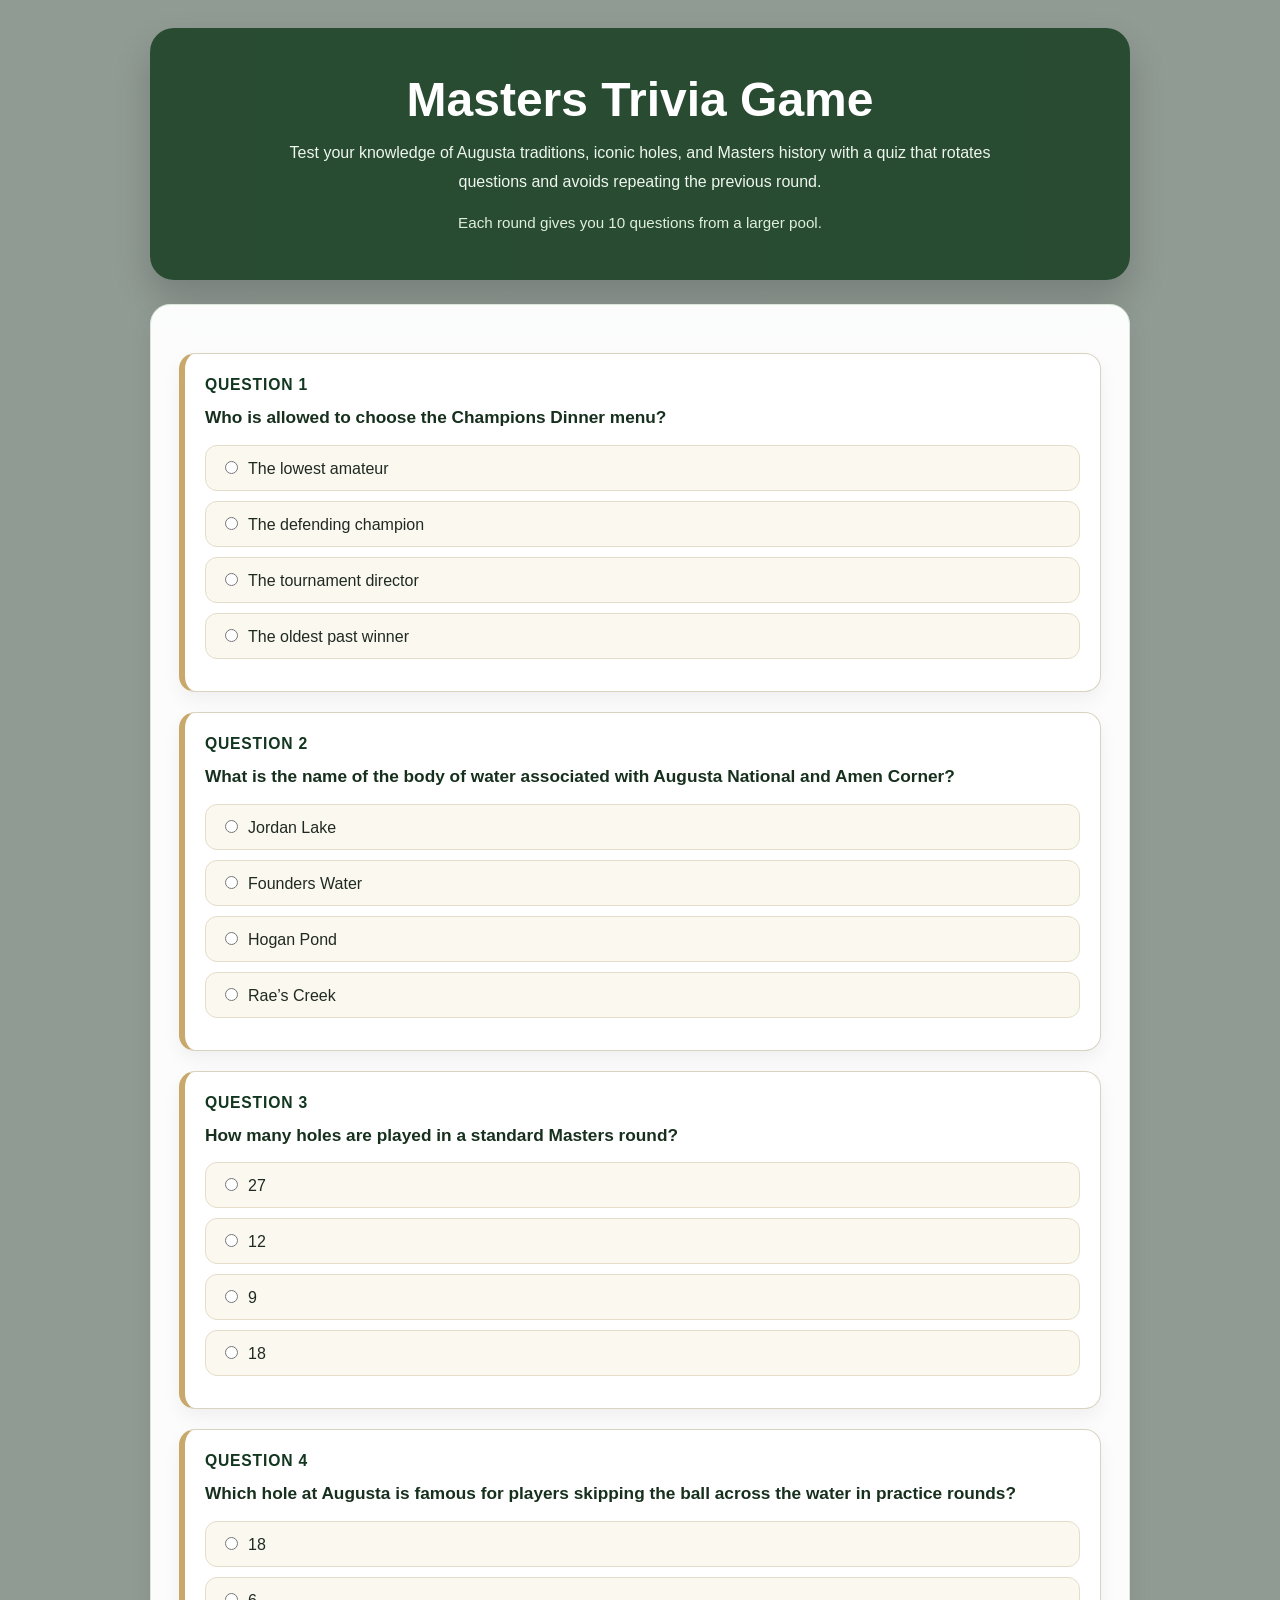
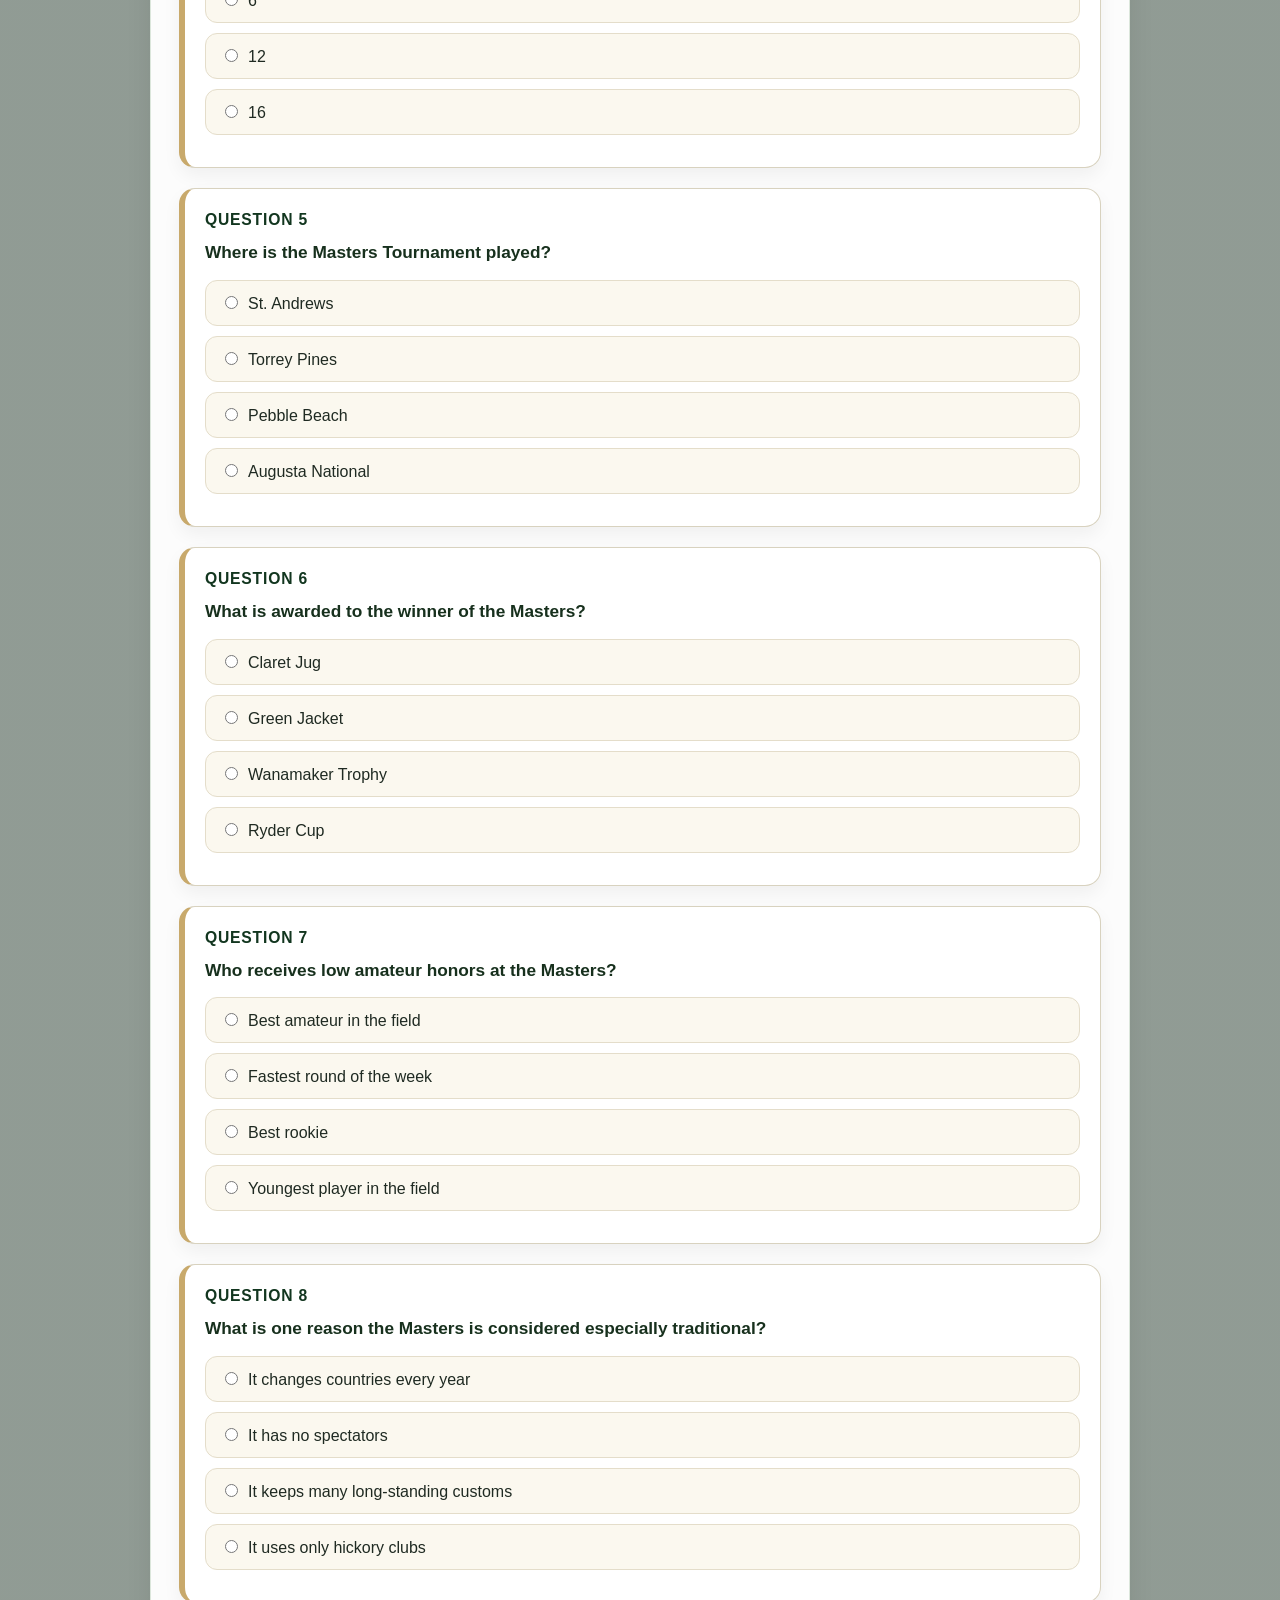
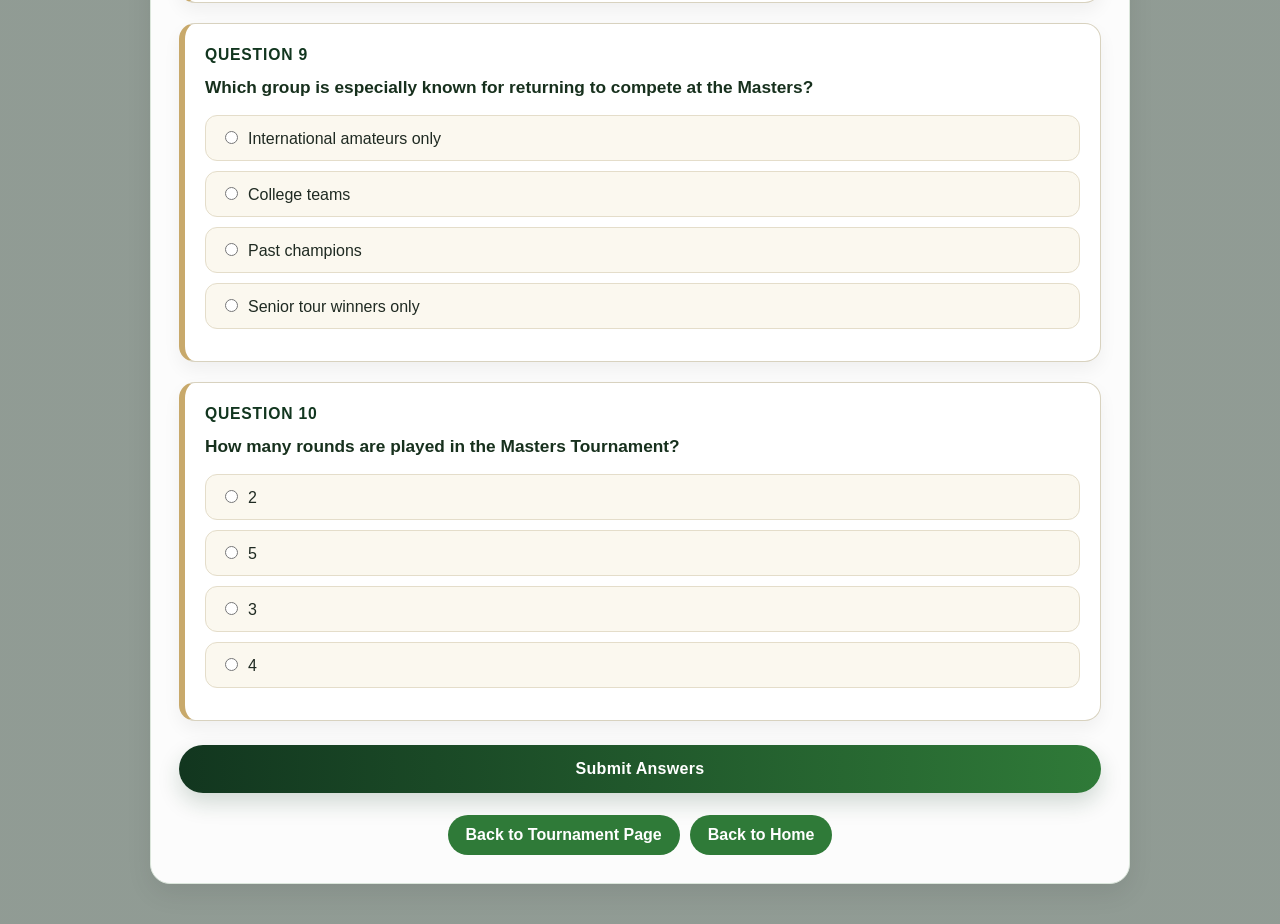
==== commit 0f62d840: "hopefully working now" ====
--- a/app.html
+++ b/app.html
@@ -28,7 +28,7 @@
       color: var(--masters-text);
       background:
         linear-gradient(rgba(10, 34, 18, 0.45), rgba(10, 34, 18, 0.45)),
-        url("https://images.unsplash.com/photo-1517486808906-6ca8b3f04846?auto=format&fit=crop&w=1600&q=80")
+        url("https://images.unsplash.com/photo-1535131749006-b7f58c99034b?auto=format&fit=crop&w=1600&q=80")
         center/cover fixed no-repeat;
     }
 
@@ -449,7 +449,9 @@
       const shuffled = [...array];
       for (let i = shuffled.length - 1; i > 0; i--) {
         const j = Math.floor(Math.random() * (i + 1));
-        [shuffled[i], shuffled[j]] = [shuffled[j], shuffled[i]];
+        const temp = shuffled[i];
+        shuffled[i] = shuffled[j];
+        shuffled[j] = temp;
       }
       return shuffled;
     }
@@ -457,7 +459,7 @@
     function getStoredArray(key) {
       try {
         return JSON.parse(localStorage.getItem(key)) || [];
-      } catch {
+      } catch (e) {
         return [];
       }
     }
@@ -470,46 +472,51 @@
       let usedIds = getStoredArray(USED_STORAGE_KEY);
       const lastQuizIds = getStoredArray(LAST_QUIZ_STORAGE_KEY);
 
-      const neverUsed = questionPool.filter(q => !usedIds.includes(q.id));
+      const neverUsed = questionPool.filter(function(q) {
+        return !usedIds.includes(q.id);
+      });
+
       let selected = [];
 
       if (neverUsed.length >= QUESTIONS_PER_GAME) {
         selected = shuffleArray(neverUsed).slice(0, QUESTIONS_PER_GAME);
       } else {
-        selected = [...neverUsed];
+        selected = neverUsed.slice();
 
         const remainingNeeded = QUESTIONS_PER_GAME - selected.length;
 
-        let refillPool = questionPool.filter(
-          q => !selected.some(s => s.id === q.id) && !lastQuizIds.includes(q.id)
-        );
+        let refillPool = questionPool.filter(function(q) {
+          const alreadySelected = selected.some(function(s) { return s.id === q.id; });
+          return !alreadySelected && !lastQuizIds.includes(q.id);
+        });
 
         if (refillPool.length < remainingNeeded) {
-          refillPool = questionPool.filter(
-            q => !selected.some(s => s.id === q.id)
-          );
+          refillPool = questionPool.filter(function(q) {
+            return !selected.some(function(s) { return s.id === q.id; });
+          });
         }
 
-        selected = [
-          ...selected,
-          ...shuffleArray(refillPool).slice(0, remainingNeeded)
-        ];
+        selected = selected.concat(shuffleArray(refillPool).slice(0, remainingNeeded));
 
         if (neverUsed.length === 0) {
           usedIds = [];
         }
       }
 
-      const selectedIds = selected.map(q => q.id);
-      const updatedUsed = Array.from(new Set([...usedIds, ...selectedIds]));
+      const selectedIds = selected.map(function(q) { return q.id; });
+      const updatedUsed = Array.from(new Set(usedIds.concat(selectedIds)));
 
       setStoredArray(USED_STORAGE_KEY, updatedUsed);
       setStoredArray(LAST_QUIZ_STORAGE_KEY, selectedIds);
 
-      return selected.map(q => ({
-        ...q,
-        shuffledOptions: shuffleArray(q.options)
-      }));
+      return selected.map(function(q) {
+        return {
+          id: q.id,
+          question: q.question,
+          answer: q.answer,
+          shuffledOptions: shuffleArray(q.options)
+        };
+      });
     }
 
     function loadQuiz() {
@@ -518,31 +525,30 @@
 
       const quizArea = document.getElementById("quizArea");
       const submitBtn = document.getElementById("submitBtn");
+      const resultBox = document.getElementById("resultBox");
 
       quizArea.innerHTML = "";
       submitBtn.disabled = false;
-      document.getElementById("resultBox").style.display = "none";
-
-      currentQuestions.forEach((q, index) => {
+      resultBox.style.display = "none";
+
+      currentQuestions.forEach(function(q, index) {
         const questionBlock = document.createElement("div");
         questionBlock.className = "question-box";
 
         let optionsHTML = "";
-        q.shuffledOptions.forEach(option => {
-          optionsHTML += `
-            <label class="option-label" data-question="${index}" data-option="${option}">
-              <input type="radio" name="question${index}" value="${option}">
-              ${option}
-            </label>
-          `;
+        q.shuffledOptions.forEach(function(option) {
+          optionsHTML +=
+            '<label class="option-label" data-question="' + index + '" data-option="' + option + '">' +
+              '<input type="radio" name="question' + index + '" value="' + option + '">' +
+              option +
+            '</label>';
         });
 
-        questionBlock.innerHTML = `
-          <h3>Question ${index + 1}</h3>
-          <div class="question-text">${q.question}</div>
-          ${optionsHTML}
-          <div class="answer-note" id="note${index}"></div>
-        `;
+        questionBlock.innerHTML =
+          '<h3>Question ' + (index + 1) + '</h3>' +
+          '<div class="question-text">' + q.question + '</div>' +
+          optionsHTML +
+          '<div class="answer-note" id="note' + index + '"></div>';
 
         quizArea.appendChild(questionBlock);
       });
@@ -553,17 +559,17 @@
 
       let score = 0;
 
-      currentQuestions.forEach((q, index) => {
-        const selected = document.querySelector(\`input[name="question\${index}"]:checked\`);
-        const allInputs = document.querySelectorAll(\`input[name="question\${index}"]\`);
-        const allLabels = document.querySelectorAll(\`label[data-question="\${index}"]\`);
-        const note = document.getElementById(\`note\${index}\`);
-
-        allInputs.forEach(input => {
+      currentQuestions.forEach(function(q, index) {
+        const selected = document.querySelector('input[name="question' + index + '"]:checked');
+        const allInputs = document.querySelectorAll('input[name="question' + index + '"]');
+        const allLabels = document.querySelectorAll('label[data-question="' + index + '"]');
+        const note = document.getElementById("note" + index);
+
+        allInputs.forEach(function(input) {
           input.disabled = true;
         });
 
-        allLabels.forEach(label => {
+        allLabels.forEach(function(label) {
           const labelOption = label.getAttribute("data-option");
           label.classList.add("dimmed");
 
@@ -584,10 +590,10 @@
           note.textContent = "Correct.";
         } else if (selected) {
           note.className = "answer-note incorrect-note";
-          note.textContent = \`Incorrect. The correct answer is \${q.answer}.\`;
+          note.textContent = "Incorrect. The correct answer is " + q.answer + ".";
         } else {
           note.className = "answer-note incorrect-note";
-          note.textContent = \`No answer selected. The correct answer is \${q.answer}.\`;
+          note.textContent = "No answer selected. The correct answer is " + q.answer + ".";
         }
       });
 
@@ -606,7 +612,7 @@
         feedback = "Good start. Time to study up and make another run at it.";
       }
 
-      resultText.textContent = \`You got \${score} out of \${currentQuestions.length} correct. \${feedback}\`;
+      resultText.textContent = "You got " + score + " out of " + currentQuestions.length + " correct. " + feedback;
       resultBox.style.display = "block";
       submitBtn.disabled = true;
       quizSubmitted = true;
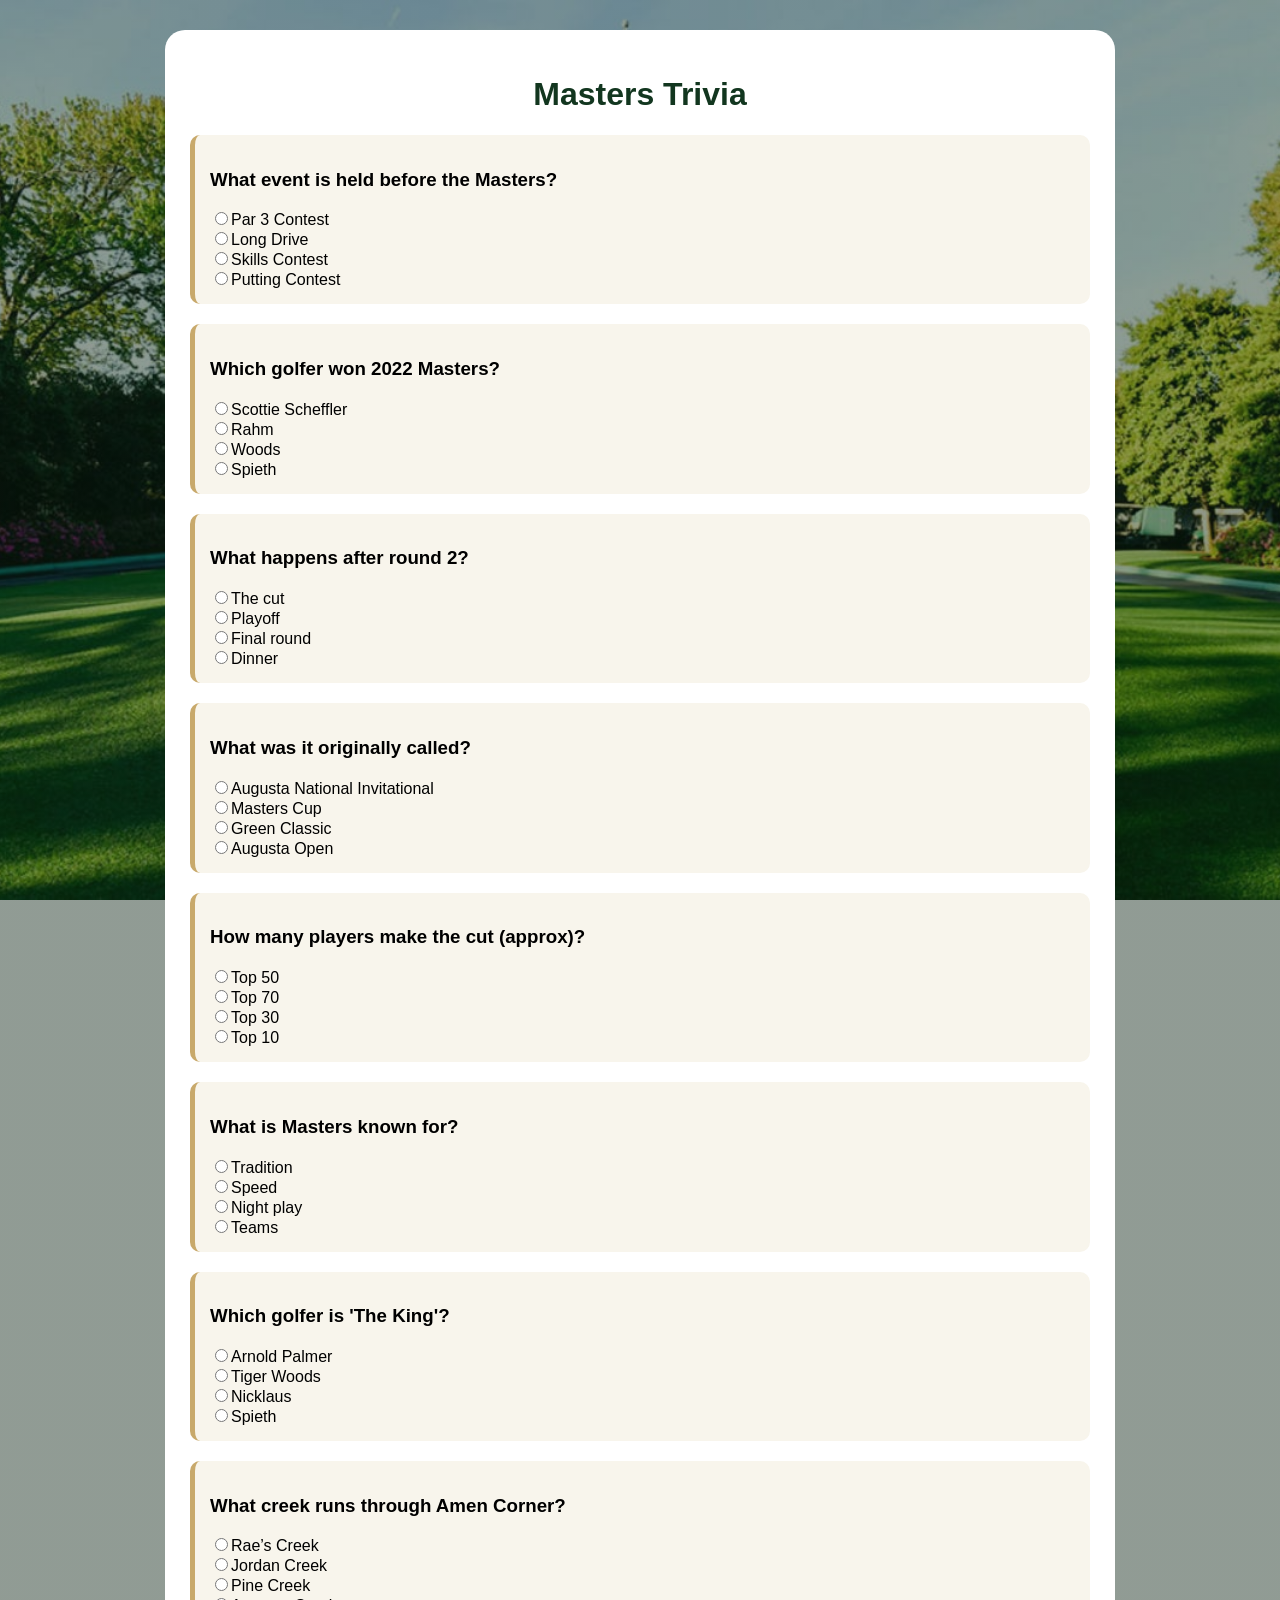
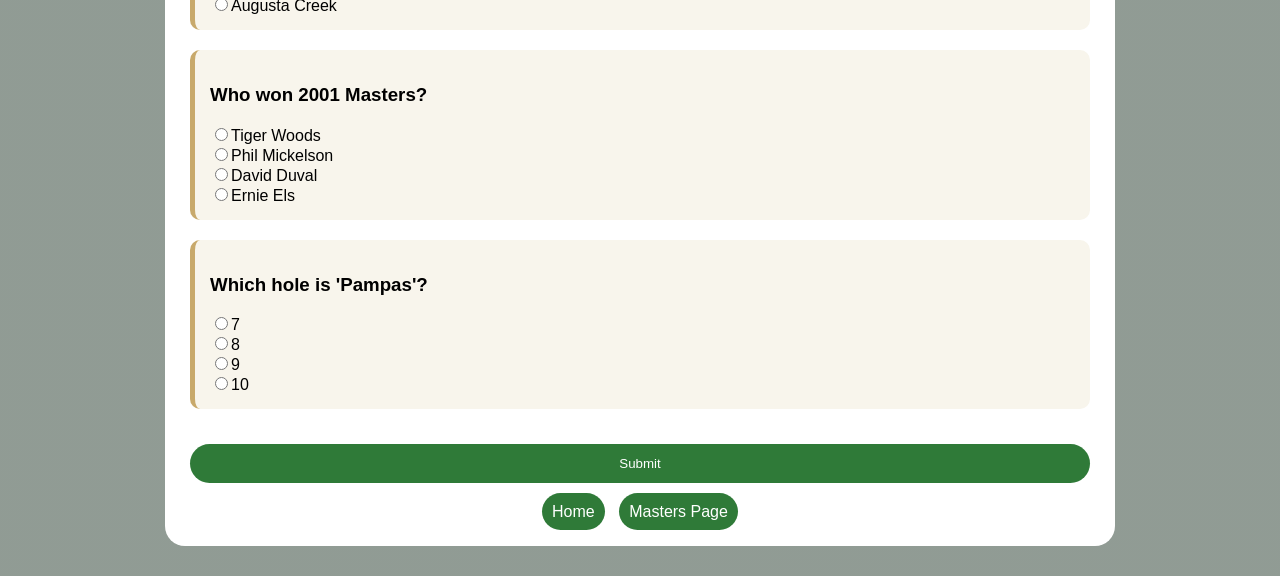
==== commit 83e5b285: "final polish" ====
--- a/app.html
+++ b/app.html
@@ -1,637 +1,260 @@
 <!DOCTYPE html>
 <html lang="en">
 <head>
-  <meta charset="UTF-8" />
-  <meta name="viewport" content="width=device-width, initial-scale=1.0" />
+  <meta charset="UTF-8">
   <title>Masters Trivia Game</title>
+
   <style>
-    :root {
-      --masters-green: #12361f;
-      --masters-green-2: #2f7a38;
-      --masters-cream: #fbf8ef;
-      --masters-gold: #c8a96b;
-      --masters-text: #1f2a22;
-      --masters-border: #d8d2bf;
-      --correct-bg: #e4f4e7;
-      --correct-border: #2f7a38;
-      --wrong-bg: #f8e3e3;
-      --wrong-border: #b63b3b;
-    }
-
-    * {
-      box-sizing: border-box;
-    }
-
     body {
       margin: 0;
       font-family: Arial, Helvetica, sans-serif;
-      color: var(--masters-text);
+
       background:
-        linear-gradient(rgba(10, 34, 18, 0.45), rgba(10, 34, 18, 0.45)),
-        url("https://images.unsplash.com/photo-1535131749006-b7f58c99034b?auto=format&fit=crop&w=1600&q=80")
-        center/cover fixed no-repeat;
-    }
-
-    .page-wrap {
-      width: min(94%, 980px);
-      margin: 28px auto 40px;
-    }
-
-    .hero {
-      background:
-        linear-gradient(rgba(20, 60, 30, 0.84), rgba(20, 60, 30, 0.84)),
-        url("https://images.unsplash.com/photo-1535131749006-b7f58c99034b?auto=format&fit=crop&w=1600&q=80")
-        center/cover no-repeat;
+        linear-gradient(rgba(10,34,18,0.45), rgba(10,34,18,0.45)),
+        url("triviabackground.jpg") center/cover fixed no-repeat;
+    }
+
+    .container {
+      max-width: 900px;
+      margin: 30px auto;
+      background: white;
+      padding: 25px;
+      border-radius: 20px;
+    }
+
+    h1 {
+      text-align: center;
+      color: #12361f;
+    }
+
+    .question {
+      margin-bottom: 20px;
+      padding: 15px;
+      border-left: 5px solid #c8a96b;
+      background: #f8f5ec;
+      border-radius: 10px;
+    }
+
+    button {
+      width: 100%;
+      padding: 12px;
+      border: none;
+      background: #2f7a38;
       color: white;
-      border-radius: 24px;
-      overflow: hidden;
-      box-shadow: 0 18px 36px rgba(0, 0, 0, 0.18);
-      margin-bottom: 24px;
+      border-radius: 999px;
+      margin-top: 15px;
+      cursor: pointer;
+    }
+
+    .result {
+      margin-top: 20px;
+      font-weight: bold;
       text-align: center;
-      padding: 44px 28px;
-    }
-
-    .hero h1 {
-      margin: 0 0 12px;
-      font-size: clamp(2rem, 4vw, 3rem);
-      font-weight: 800;
-    }
-
-    .hero p {
-      max-width: 720px;
-      margin: 0 auto;
-      line-height: 1.8;
-      color: #eef6ef;
-      font-size: 1rem;
-    }
-
-    .hero .small-note {
-      margin-top: 12px;
-      font-size: 0.95rem;
-      color: #dfeedd;
-    }
-
-    .content-box {
-      background: rgba(255, 255, 255, 0.97);
-      padding: 28px;
-      margin-bottom: 24px;
-      border: 1px solid #dbe6db;
-      border-radius: 20px;
-      box-shadow: 0 10px 26px rgba(0, 0, 0, 0.08);
-    }
-
-    .question-box {
-      margin-top: 20px;
-      padding: 22px 20px;
-      background: white;
-      border: 1px solid var(--masters-border);
-      border-left: 6px solid var(--masters-gold);
-      border-radius: 16px;
-      box-shadow: 0 8px 18px rgba(0, 0, 0, 0.05);
-    }
-
-    .question-box h3 {
-      margin: 0 0 10px;
-      color: var(--masters-green);
-      font-size: 0.98rem;
-      text-transform: uppercase;
-      letter-spacing: 0.8px;
-    }
-
-    .question-text {
-      text-align: left;
-      font-size: 1.08rem;
-      font-weight: 700;
-      margin-bottom: 14px;
-      line-height: 1.55;
-      color: #17301d;
-    }
-
-    label.option-label {
-      display: block;
-      margin: 10px 0;
-      text-align: left;
-      cursor: pointer;
-      background: var(--masters-cream);
-      border: 1px solid #e4ddca;
-      border-radius: 12px;
-      padding: 12px 14px;
-      transition: all 0.18s ease;
-    }
-
-    label.option-label:hover {
-      background: #f1ecdc;
-      border-color: var(--masters-gold);
-      transform: translateX(2px);
-    }
-
-    label.option-label.correct {
-      background: var(--correct-bg);
-      border: 2px solid var(--correct-border);
-      color: #1e4f28;
-      font-weight: 700;
-    }
-
-    label.option-label.incorrect {
-      background: var(--wrong-bg);
-      border: 2px solid var(--wrong-border);
-      color: #7d2222;
-      font-weight: 700;
-    }
-
-    label.option-label.dimmed {
-      opacity: 0.88;
-    }
-
-    input[type="radio"] {
-      margin-right: 10px;
-      accent-color: var(--masters-green-2);
-    }
-
-    .answer-note {
-      margin-top: 12px;
-      padding: 10px 12px;
-      border-radius: 10px;
-      font-size: 0.95rem;
-      line-height: 1.5;
-      display: none;
-    }
-
-    .answer-note.correct-note {
-      display: block;
-      background: var(--correct-bg);
-      color: #1d4d27;
-      border: 1px solid #b8d7be;
-    }
-
-    .answer-note.incorrect-note {
-      display: block;
-      background: var(--wrong-bg);
-      color: #7d2222;
-      border: 1px solid #e0b6b6;
-    }
-
-    .submit-btn,
-    .restart-btn,
-    .reset-btn {
-      width: 100%;
-      padding: 15px;
-      font-size: 1rem;
-      border-radius: 999px;
-      border: none;
-      background: linear-gradient(to right, var(--masters-green), var(--masters-green-2));
-      color: white;
-      font-weight: 700;
-      cursor: pointer;
-      margin-top: 24px;
-      letter-spacing: 0.3px;
-      box-shadow: 0 10px 22px rgba(15, 59, 36, 0.18);
-      transition: transform 0.18s ease, box-shadow 0.18s ease;
-    }
-
-    .submit-btn:hover,
-    .restart-btn:hover,
-    .reset-btn:hover {
-      transform: translateY(-2px);
-      box-shadow: 0 14px 26px rgba(15, 59, 36, 0.25);
-    }
-
-    .submit-btn:disabled {
-      opacity: 0.7;
-      cursor: not-allowed;
-      transform: none;
-    }
-
-    .result-box {
-      margin-top: 28px;
-      padding: 24px 20px;
-      background: linear-gradient(to bottom right, #f8f4e7, #f1ebda);
-      border: 1px solid #dfd5b8;
-      border-left: 6px solid var(--masters-gold);
-      border-radius: 18px;
-      display: none;
+    }
+
+    .nav {
       text-align: center;
-      box-shadow: 0 10px 24px rgba(0, 0, 0, 0.06);
-    }
-
-    .result-box h2 {
-      margin-top: 0;
-      color: var(--masters-green);
-    }
-
-    .result-box p {
-      margin-bottom: 0;
-      font-size: 1.05rem;
-      line-height: 1.7;
-    }
-
-    .button-row {
-      display: grid;
-      grid-template-columns: 1fr 1fr;
-      gap: 12px;
-      margin-top: 12px;
-    }
-
-    .back-links {
-      margin-top: 22px;
-      display: flex;
-      justify-content: center;
-      flex-wrap: wrap;
-      gap: 10px;
-    }
-
-    .back-links a {
-      display: inline-block;
-      padding: 11px 18px;
+      margin-top: 15px;
+    }
+
+    .nav a {
+      margin: 5px;
+      padding: 10px;
       background: #2f7a38;
       color: white;
       text-decoration: none;
       border-radius: 999px;
-      font-weight: 700;
-      transition: transform 0.18s ease, background 0.18s ease;
-    }
-
-    .back-links a:hover {
-      background: #245e2c;
-      transform: translateY(-2px);
-    }
-
-    @media (max-width: 700px) {
-      .page-wrap {
-        width: 95%;
-        margin-top: 16px;
-      }
-
-      .hero {
-        padding: 34px 20px;
-      }
-
-      .content-box {
-        padding: 22px;
-      }
-
-      .button-row {
-        grid-template-columns: 1fr;
-      }
-
-      .back-links a {
-        width: 100%;
-        text-align: center;
-      }
     }
   </style>
 </head>
+
 <body>
-  <div class="page-wrap">
-    <header class="hero">
-      <h1>Masters Trivia Game</h1>
-      <p>
-        Test your knowledge of Augusta traditions, iconic holes, and Masters history with a quiz
-        that rotates questions and avoids repeating the previous round.
-      </p>
-      <p class="small-note">
-        Each round gives you 10 questions from a larger pool.
-      </p>
-    </header>
-
-    <section class="content-box">
-      <div id="quizArea"></div>
-
-      <button class="submit-btn" id="submitBtn" onclick="checkAnswers()">Submit Answers</button>
-
-      <div class="result-box" id="resultBox">
-        <h2>Your Score</h2>
-        <p id="resultText"></p>
-        <div class="button-row">
-          <button class="restart-btn" onclick="restartQuiz()">Play Again</button>
-          <button class="reset-btn" onclick="resetQuestionHistory()">Reset Question Cycle</button>
-        </div>
-      </div>
-
-      <div class="back-links">
-        <a href="scratch.html">Back to Tournament Page</a>
-        <a href="index.html">Back to Home</a>
-      </div>
-    </section>
+
+<div class="container">
+  <h1>Masters Trivia</h1>
+
+  <div id="quiz"></div>
+
+  <button onclick="submitQuiz()">Submit</button>
+
+  <div class="result" id="result"></div>
+
+  <div class="nav">
+    <a href="index.html">Home</a>
+    <a href="scratch.html">Masters Page</a>
   </div>
-
-  <script>
-    const USED_STORAGE_KEY = "mastersUsedQuestionIds";
-    const LAST_QUIZ_STORAGE_KEY = "mastersLastQuizIds";
-    const QUESTIONS_PER_GAME = 10;
-    let currentQuestions = [];
-    let quizSubmitted = false;
-
-    const questionPool = [
-      {
-        id: "location",
-        question: "Where is the Masters Tournament played?",
-        options: ["Pebble Beach", "Augusta National", "St. Andrews", "Torrey Pines"],
-        answer: "Augusta National"
-      },
-      {
-        id: "winner-prize",
-        question: "What is awarded to the winner of the Masters?",
-        options: ["Claret Jug", "Wanamaker Trophy", "Green Jacket", "Ryder Cup"],
-        answer: "Green Jacket"
-      },
-      {
-        id: "champions-dinner",
-        question: "What special dinner is held for past Masters champions?",
-        options: ["Legends Dinner", "Champions Dinner", "Augusta Banquet", "Winners Feast"],
-        answer: "Champions Dinner"
-      },
-      {
-        id: "month",
-        question: "Which month is the Masters usually played in?",
-        options: ["February", "April", "June", "September"],
-        answer: "April"
-      },
-      {
-        id: "par-3",
-        question: "What contest is traditionally held during Masters week before the tournament begins?",
-        options: ["Long Drive Contest", "Par 3 Contest", "Skills Challenge", "Closest to the Pin Classic"],
-        answer: "Par 3 Contest"
-      },
-      {
-        id: "dinner-host",
-        question: "Who is allowed to choose the Champions Dinner menu?",
-        options: ["The tournament director", "The defending champion", "The lowest amateur", "The oldest past winner"],
-        answer: "The defending champion"
-      },
-      {
-        id: "raes-creek",
-        question: "What is the name of the body of water associated with Augusta National and Amen Corner?",
-        options: ["Rae’s Creek", "Jordan Lake", "Hogan Pond", "Founders Water"],
-        answer: "Rae’s Creek"
-      },
-      {
-        id: "amen-corner-nine",
-        question: "Which nine at Augusta contains Amen Corner?",
-        options: ["Front nine", "Back nine", "Practice nine", "Short course"],
-        answer: "Back nine"
-      },
-      {
-        id: "amen-corner-start",
-        question: "What hole begins Amen Corner?",
-        options: ["10", "11", "12", "13"],
-        answer: "11"
-      },
-      {
-        id: "famous-par3",
-        question: "What hole is famous for its short par-3 over water in Amen Corner?",
-        options: ["11", "12", "13", "16"],
-        answer: "12"
-      },
-      {
-        id: "rounds",
-        question: "How many rounds are played in the Masters Tournament?",
-        options: ["2", "3", "4", "5"],
-        answer: "4"
-      },
-      {
-        id: "holes-per-round",
-        question: "How many holes are played in a standard Masters round?",
-        options: ["9", "12", "18", "27"],
-        answer: "18"
-      },
-      {
-        id: "the-cut",
-        question: "What usually happens after the second round of the Masters?",
-        options: ["A playoff", "The cut", "The jacket ceremony", "The Champions Dinner"],
-        answer: "The cut"
-      },
-      {
-        id: "past-champions",
-        question: "Which group is especially known for returning to compete at the Masters?",
-        options: ["College teams", "International amateurs only", "Past champions", "Senior tour winners only"],
-        answer: "Past champions"
-      },
-      {
-        id: "same-course",
-        question: "What makes the Masters different from the other major championships?",
-        options: ["It is always played at the same course", "It has only 54 holes", "It allows teams", "It is match play"],
-        answer: "It is always played at the same course"
-      },
-      {
-        id: "final-day",
-        question: "What is the final day of the Masters especially known for?",
-        options: ["Team scoring", "Sunday pressure and the green jacket ceremony", "Only amateur play", "A five-hole sprint"],
-        answer: "Sunday pressure and the green jacket ceremony"
-      },
-      {
-        id: "skip-water",
-        question: "Which hole at Augusta is famous for players skipping the ball across the water in practice rounds?",
-        options: ["6", "12", "16", "18"],
-        answer: "16"
-      },
-      {
-        id: "tradition",
-        question: "What is one reason the Masters is considered especially traditional?",
-        options: ["It changes countries every year", "It keeps many long-standing customs", "It uses only hickory clubs", "It has no spectators"],
-        answer: "It keeps many long-standing customs"
-      },
-      {
-        id: "low-amateur",
-        question: "Who receives low amateur honors at the Masters?",
-        options: ["Best amateur in the field", "Youngest player in the field", "Best rookie", "Fastest round of the week"],
-        answer: "Best amateur in the field"
-      },
-      {
-        id: "majors",
-        question: "The Masters is one of golf’s four what?",
-        options: ["Invitationals", "Classics", "Majors", "FedEx events"],
-        answer: "Majors"
-      }
-    ];
-
-    function shuffleArray(array) {
-      const shuffled = [...array];
-      for (let i = shuffled.length - 1; i > 0; i--) {
-        const j = Math.floor(Math.random() * (i + 1));
-        const temp = shuffled[i];
-        shuffled[i] = shuffled[j];
-        shuffled[j] = temp;
-      }
-      return shuffled;
-    }
-
-    function getStoredArray(key) {
-      try {
-        return JSON.parse(localStorage.getItem(key)) || [];
-      } catch (e) {
-        return [];
-      }
-    }
-
-    function setStoredArray(key, value) {
-      localStorage.setItem(key, JSON.stringify(value));
-    }
-
-    function buildQuestionSet() {
-      let usedIds = getStoredArray(USED_STORAGE_KEY);
-      const lastQuizIds = getStoredArray(LAST_QUIZ_STORAGE_KEY);
-
-      const neverUsed = questionPool.filter(function(q) {
-        return !usedIds.includes(q.id);
-      });
-
-      let selected = [];
-
-      if (neverUsed.length >= QUESTIONS_PER_GAME) {
-        selected = shuffleArray(neverUsed).slice(0, QUESTIONS_PER_GAME);
-      } else {
-        selected = neverUsed.slice();
-
-        const remainingNeeded = QUESTIONS_PER_GAME - selected.length;
-
-        let refillPool = questionPool.filter(function(q) {
-          const alreadySelected = selected.some(function(s) { return s.id === q.id; });
-          return !alreadySelected && !lastQuizIds.includes(q.id);
-        });
-
-        if (refillPool.length < remainingNeeded) {
-          refillPool = questionPool.filter(function(q) {
-            return !selected.some(function(s) { return s.id === q.id; });
-          });
-        }
-
-        selected = selected.concat(shuffleArray(refillPool).slice(0, remainingNeeded));
-
-        if (neverUsed.length === 0) {
-          usedIds = [];
-        }
-      }
-
-      const selectedIds = selected.map(function(q) { return q.id; });
-      const updatedUsed = Array.from(new Set(usedIds.concat(selectedIds)));
-
-      setStoredArray(USED_STORAGE_KEY, updatedUsed);
-      setStoredArray(LAST_QUIZ_STORAGE_KEY, selectedIds);
-
-      return selected.map(function(q) {
-        return {
-          id: q.id,
-          question: q.question,
-          answer: q.answer,
-          shuffledOptions: shuffleArray(q.options)
-        };
-      });
-    }
-
-    function loadQuiz() {
-      quizSubmitted = false;
-      currentQuestions = buildQuestionSet();
-
-      const quizArea = document.getElementById("quizArea");
-      const submitBtn = document.getElementById("submitBtn");
-      const resultBox = document.getElementById("resultBox");
-
-      quizArea.innerHTML = "";
-      submitBtn.disabled = false;
-      resultBox.style.display = "none";
-
-      currentQuestions.forEach(function(q, index) {
-        const questionBlock = document.createElement("div");
-        questionBlock.className = "question-box";
-
-        let optionsHTML = "";
-        q.shuffledOptions.forEach(function(option) {
-          optionsHTML +=
-            '<label class="option-label" data-question="' + index + '" data-option="' + option + '">' +
-              '<input type="radio" name="question' + index + '" value="' + option + '">' +
-              option +
-            '</label>';
-        });
-
-        questionBlock.innerHTML =
-          '<h3>Question ' + (index + 1) + '</h3>' +
-          '<div class="question-text">' + q.question + '</div>' +
-          optionsHTML +
-          '<div class="answer-note" id="note' + index + '"></div>';
-
-        quizArea.appendChild(questionBlock);
-      });
-    }
-
-    function checkAnswers() {
-      if (quizSubmitted) return;
-
-      let score = 0;
-
-      currentQuestions.forEach(function(q, index) {
-        const selected = document.querySelector('input[name="question' + index + '"]:checked');
-        const allInputs = document.querySelectorAll('input[name="question' + index + '"]');
-        const allLabels = document.querySelectorAll('label[data-question="' + index + '"]');
-        const note = document.getElementById("note" + index);
-
-        allInputs.forEach(function(input) {
-          input.disabled = true;
-        });
-
-        allLabels.forEach(function(label) {
-          const labelOption = label.getAttribute("data-option");
-          label.classList.add("dimmed");
-
-          if (labelOption === q.answer) {
-            label.classList.remove("dimmed");
-            label.classList.add("correct");
-          }
-
-          if (selected && labelOption === selected.value && selected.value !== q.answer) {
-            label.classList.remove("dimmed");
-            label.classList.add("incorrect");
-          }
-        });
-
-        if (selected && selected.value === q.answer) {
-          score++;
-          note.className = "answer-note correct-note";
-          note.textContent = "Correct.";
-        } else if (selected) {
-          note.className = "answer-note incorrect-note";
-          note.textContent = "Incorrect. The correct answer is " + q.answer + ".";
-        } else {
-          note.className = "answer-note incorrect-note";
-          note.textContent = "No answer selected. The correct answer is " + q.answer + ".";
-        }
-      });
-
-      const resultBox = document.getElementById("resultBox");
-      const resultText = document.getElementById("resultText");
-      const submitBtn = document.getElementById("submitBtn");
-
-      let feedback = "";
-      if (score === currentQuestions.length) {
-        feedback = "Perfect round. Very Masters-worthy.";
-      } else if (score >= 8) {
-        feedback = "Great score. You know your Masters history.";
-      } else if (score >= 5) {
-        feedback = "Solid round. A little more Augusta knowledge and you are there.";
-      } else {
-        feedback = "Good start. Time to study up and make another run at it.";
-      }
-
-      resultText.textContent = "You got " + score + " out of " + currentQuestions.length + " correct. " + feedback;
-      resultBox.style.display = "block";
-      submitBtn.disabled = true;
-      quizSubmitted = true;
-
-      window.scrollTo({ top: document.body.scrollHeight, behavior: "smooth" });
-    }
-
-    function restartQuiz() {
-      loadQuiz();
-      window.scrollTo({ top: 0, behavior: "smooth" });
-    }
-
-    function resetQuestionHistory() {
-      localStorage.removeItem(USED_STORAGE_KEY);
-      localStorage.removeItem(LAST_QUIZ_STORAGE_KEY);
-      restartQuiz();
-    }
-
-    loadQuiz();
-  </script>
+</div>
+
+<script>
+const USED = "usedQ";
+const LAST = "lastQ";
+
+const questions = [
+{id:1,q:"Where is the Masters played?",a:["Augusta National","Pebble Beach","St Andrews","Torrey Pines"],c:"Augusta National"},
+{id:2,q:"What does the winner receive?",a:["Green Jacket","Cup","Ring","Medal"],c:"Green Jacket"},
+{id:3,q:"What month is the Masters held?",a:["April","June","July","September"],c:"April"},
+{id:4,q:"Amen Corner includes which holes?",a:["11-13","10-12","12-14","9-11"],c:"11-13"},
+{id:5,q:"Who chooses the Champions Dinner menu?",a:["Defending champion","Committee","Fans","Sponsor"],c:"Defending champion"},
+{id:6,q:"How many rounds are played?",a:["4","3","5","2"],c:"4"},
+{id:7,q:"What creek runs through Amen Corner?",a:["Rae’s Creek","Jordan Creek","Pine Creek","Augusta Creek"],c:"Rae’s Creek"},
+{id:8,q:"What event is held before the Masters?",a:["Par 3 Contest","Long Drive","Skills Contest","Putting Contest"],c:"Par 3 Contest"},
+{id:9,q:"The Masters is one of golf’s four what?",a:["Majors","Tours","Opens","Leagues"],c:"Majors"},
+{id:10,q:"How many holes per round?",a:["18","9","27","12"],c:"18"},
+
+{id:11,q:"Who won the 2023 Masters?",a:["Jon Rahm","Tiger Woods","Jordan Spieth","Rory McIlroy"],c:"Jon Rahm"},
+{id:12,q:"Who is known for winning in 1997 by 12 strokes?",a:["Tiger Woods","Jack Nicklaus","Arnold Palmer","Phil Mickelson"],c:"Tiger Woods"},
+{id:13,q:"What color jacket is awarded?",a:["Green","Gold","White","Black"],c:"Green"},
+{id:14,q:"Which hole is the shortest at Augusta?",a:["12","16","3","6"],c:"12"},
+{id:15,q:"Which hole is the longest?",a:["5","11","13","15"],c:"5"},
+{id:16,q:"Who has the most Masters wins?",a:["Jack Nicklaus","Tiger Woods","Arnold Palmer","Ben Hogan"],c:"Jack Nicklaus"},
+{id:17,q:"How many Masters did Nicklaus win?",a:["6","5","7","4"],c:"6"},
+{id:18,q:"Which golfer is known as 'The King'?",a:["Arnold Palmer","Tiger Woods","Nicklaus","Watson"],c:"Arnold Palmer"},
+{id:19,q:"What is Augusta’s famous stretch called?",a:["Amen Corner","Golden Stretch","Green Mile","Back Nine Run"],c:"Amen Corner"},
+{id:20,q:"Which hole is famous for skipping balls across water?",a:["16","12","18","6"],c:"16"},
+
+{id:21,q:"What happens after round 2?",a:["The cut","Playoff","Final round","Dinner"],c:"The cut"},
+{id:22,q:"How many players make the cut (approx)?",a:["Top 50","Top 70","Top 30","Top 10"],c:"Top 50"},
+{id:23,q:"Who hosts the Masters?",a:["Augusta National","PGA Tour","USGA","R&A"],c:"Augusta National"},
+{id:24,q:"What is the clubhouse event called?",a:["Champions Dinner","Green Dinner","Masters Banquet","Augusta Feast"],c:"Champions Dinner"},
+{id:25,q:"What is awarded to low amateur?",a:["Silver Cup","Gold Medal","Plaque","Ribbon"],c:"Silver Cup"},
+{id:26,q:"Which hole starts Amen Corner?",a:["11","10","12","13"],c:"11"},
+{id:27,q:"Which hole ends Amen Corner?",a:["13","12","14","11"],c:"13"},
+{id:28,q:"Which par 3 is iconic over water?",a:["12","6","4","16"],c:"12"},
+{id:29,q:"Which golfer won in 2019 comeback?",a:["Tiger Woods","Phil Mickelson","Dustin Johnson","Brooks Koepka"],c:"Tiger Woods"},
+{id:30,q:"What is the prize tradition after winning?",a:["Jacket ceremony","Medal ceremony","Cup lift","Speech"],c:"Jacket ceremony"},
+
+{id:31,q:"Which golfer has 5 Masters wins?",a:["Tiger Woods","Nicklaus","Palmer","Spieth"],c:"Tiger Woods"},
+{id:32,q:"What flower is Augusta known for?",a:["Azaleas","Roses","Tulips","Lilies"],c:"Azaleas"},
+{id:33,q:"What state is Augusta in?",a:["Georgia","Florida","Alabama","Texas"],c:"Georgia"},
+{id:34,q:"When was the first Masters?",a:["1934","1945","1920","1950"],c:"1934"},
+{id:35,q:"What was it originally called?",a:["Augusta National Invitational","Masters Cup","Green Classic","Augusta Open"],c:"Augusta National Invitational"},
+{id:36,q:"Who co-founded the Masters?",a:["Bobby Jones","Nicklaus","Palmer","Hogan"],c:"Bobby Jones"},
+{id:37,q:"Which hole is called 'Golden Bell'?",a:["12","11","13","15"],c:"12"},
+{id:38,q:"Which hole is 'Azalea'?",a:["13","14","12","15"],c:"13"},
+{id:39,q:"Which hole is 'Magnolia'?",a:["5","6","4","7"],c:"5"},
+{id:40,q:"Which hole is 'Camellia'?",a:["10","11","9","8"],c:"10"},
+
+{id:41,q:"Who won 2015 Masters?",a:["Jordan Spieth","Tiger Woods","Phil Mickelson","Dustin Johnson"],c:"Jordan Spieth"},
+{id:42,q:"Who is youngest Masters winner?",a:["Tiger Woods","Spieth","Nicklaus","Palmer"],c:"Tiger Woods"},
+{id:43,q:"Who is oldest winner?",a:["Jack Nicklaus","Watson","Palmer","Woods"],c:"Jack Nicklaus"},
+{id:44,q:"Which hole is par 5 finishing hole?",a:["18","15","13","5"],c:"18"},
+{id:45,q:"What color are Augusta caddies uniforms?",a:["White","Green","Blue","Red"],c:"White"},
+{id:46,q:"What is Augusta famous sandwich?",a:["Pimento Cheese","Ham","Turkey","BLT"],c:"Pimento Cheese"},
+{id:47,q:"What is Masters known for?",a:["Tradition","Speed","Night play","Teams"],c:"Tradition"},
+{id:48,q:"Which golfer won 2020 Masters?",a:["Dustin Johnson","Tiger Woods","Koepka","Spieth"],c:"Dustin Johnson"},
+{id:49,q:"Which hole is 'Redbud'?",a:["16","15","14","13"],c:"16"},
+{id:50,q:"Which hole is 'Pink Dogwood'?",a:["2","3","4","5"],c:"2"},
+
+{id:51,q:"Which hole is 'White Dogwood'?",a:["11","10","12","13"],c:"11"},
+{id:52,q:"Which hole is 'Firethorn'?",a:["15","16","14","13"],c:"15"},
+{id:53,q:"Which hole is 'Holly'?",a:["18","17","16","15"],c:"18"},
+{id:54,q:"Which hole is 'Nandina'?",a:["13","14","15","12"],c:"13"},
+{id:55,q:"Which hole is 'Flowering Peach'?",a:["3","4","5","6"],c:"3"},
+{id:56,q:"Which hole is 'Pampas'?",a:["7","8","9","10"],c:"7"},
+{id:57,q:"Which hole is 'Yellow Jasmine'?",a:["8","9","7","6"],c:"8"},
+{id:58,q:"Which hole is 'Carolina Cherry'?",a:["9","10","11","8"],c:"9"},
+{id:59,q:"Which hole is 'Camellia'?",a:["10","11","9","8"],c:"10"},
+{id:60,q:"Which hole is 'White Dogwood'?",a:["11","12","10","9"],c:"11"},
+
+{id:61,q:"Which golfer won 2022 Masters?",a:["Scottie Scheffler","Rahm","Woods","Spieth"],c:"Scottie Scheffler"},
+{id:62,q:"Who won 2018 Masters?",a:["Patrick Reed","Tiger Woods","Spieth","Johnson"],c:"Patrick Reed"},
+{id:63,q:"Who won 2017 Masters?",a:["Sergio Garcia","Spieth","Woods","Mickelson"],c:"Sergio Garcia"},
+{id:64,q:"Who won 2016 Masters?",a:["Danny Willett","Spieth","Day","Johnson"],c:"Danny Willett"},
+{id:65,q:"Who won 2014 Masters?",a:["Bubba Watson","Mickelson","Woods","Garcia"],c:"Bubba Watson"},
+{id:66,q:"Who won 2012 Masters?",a:["Bubba Watson","Tiger Woods","Phil Mickelson","Luke Donald"],c:"Bubba Watson"},
+{id:67,q:"Who won 2011 Masters?",a:["Charl Schwartzel","Woods","Garcia","McIlroy"],c:"Charl Schwartzel"},
+{id:68,q:"Who won 2010 Masters?",a:["Phil Mickelson","Tiger Woods","Lee Westwood","Rory McIlroy"],c:"Phil Mickelson"},
+{id:69,q:"Who won 2008 Masters?",a:["Trevor Immelman","Woods","Mickelson","Garcia"],c:"Trevor Immelman"},
+{id:70,q:"Who won 2005 Masters?",a:["Tiger Woods","Phil Mickelson","Chris DiMarco","Ernie Els"],c:"Tiger Woods"},
+
+{id:71,q:"Who won 2004 Masters?",a:["Phil Mickelson","Tiger Woods","Ernie Els","Retief Goosen"],c:"Phil Mickelson"},
+{id:72,q:"Who won 2001 Masters?",a:["Tiger Woods","Phil Mickelson","David Duval","Ernie Els"],c:"Tiger Woods"},
+{id:73,q:"Who won 1999 Masters?",a:["Jose Maria Olazabal","Tiger Woods","Phil Mickelson","Fred Couples"],c:"Jose Maria Olazabal"},
+{id:74,q:"Who won 1997 Masters?",a:["Tiger Woods","Nicklaus","Palmer","Couples"],c:"Tiger Woods"},
+{id:75,q:"Which hole is 'Azalea'?",a:["13","12","14","15"],c:"13"},
+{id:76,q:"Which hole is 'Pink Dogwood'?",a:["2","3","4","5"],c:"2"},
+{id:77,q:"Which hole is 'Redbud'?",a:["16","15","14","13"],c:"16"},
+{id:78,q:"Which hole is 'Holly'?",a:["18","17","16","15"],c:"18"},
+{id:79,q:"Which hole is 'Magnolia'?",a:["5","6","4","7"],c:"5"},
+{id:80,q:"Which hole is 'Pampas'?",a:["7","8","9","10"],c:"7"},
+
+{id:81,q:"What makes Masters unique?",a:["Same course every year","Night play","Teams","Different countries"],c:"Same course every year"},
+{id:82,q:"What is the final round day?",a:["Sunday","Saturday","Friday","Monday"],c:"Sunday"},
+{id:83,q:"What is Augusta known for?",a:["Tradition","Speed","Night golf","Teams"],c:"Tradition"},
+{id:84,q:"Which golfer is 'Golden Bear'?",a:["Jack Nicklaus","Tiger Woods","Arnold Palmer","Tom Watson"],c:"Jack Nicklaus"},
+{id:85,q:"Which golfer is 'The King'?",a:["Arnold Palmer","Tiger Woods","Nicklaus","Spieth"],c:"Arnold Palmer"},
+{id:86,q:"Which golfer is 'Lefty'?",a:["Phil Mickelson","Tiger Woods","Spieth","Rahm"],c:"Phil Mickelson"},
+{id:87,q:"Which hole is par 5?",a:["13","12","11","10"],c:"13"},
+{id:88,q:"Which hole is par 3?",a:["12","13","14","15"],c:"12"},
+{id:89,q:"Which hole is finishing hole?",a:["18","17","16","15"],c:"18"},
+{id:90,q:"Which hole is start of back nine?",a:["10","9","11","12"],c:"10"},
+
+{id:91,q:"What is Augusta course known for?",a:["Beauty","Speed","Night","Rain"],c:"Beauty"},
+{id:92,q:"What happens after winning?",a:["Green jacket ceremony","Cup lift","Medal","Speech"],c:"Green jacket ceremony"},
+{id:93,q:"What is signature food?",a:["Pimento cheese","Burger","Hot dog","Pizza"],c:"Pimento cheese"},
+{id:94,q:"Who is famous for comeback 2019?",a:["Tiger Woods","Rahm","Spieth","Johnson"],c:"Tiger Woods"},
+{id:95,q:"What is the Masters trophy?",a:["Silver trophy","Gold cup","Green trophy","Wood cup"],c:"Silver trophy"},
+{id:96,q:"Where is Augusta?",a:["Georgia","Florida","Texas","Alabama"],c:"Georgia"},
+{id:97,q:"What is Masters known for?",a:["Prestige","Speed","Night","Teams"],c:"Prestige"},
+{id:98,q:"Which hole is Amen Corner middle?",a:["12","11","13","14"],c:"12"},
+{id:99,q:"Which hole is Amen Corner end?",a:["13","12","14","11"],c:"13"},
+{id:100,q:"What defines Masters?",a:["Tradition","Speed","Night play","Teams"],c:"Tradition"}
+];
+function get(key){return JSON.parse(localStorage.getItem(key)||"[]")}
+function set(key,val){localStorage.setItem(key,JSON.stringify(val))}
+
+function buildQuiz(){
+  let used=get(USED);
+  let last=get(LAST);
+
+  let pool=questions.filter(q=>!used.includes(q.id));
+
+  if(pool.length<10){
+    used=[];
+    set(USED,[]);
+    pool=[...questions];
+  }
+
+  let selected=[];
+
+  while(selected.length<10){
+    let q=pool[Math.floor(Math.random()*pool.length)];
+    if(!selected.includes(q) && !last.includes(q.id)){
+      selected.push(q);
+    }
+  }
+
+  set(LAST,selected.map(q=>q.id));
+  set(USED,[...used,...selected.map(q=>q.id)]);
+
+  return selected;
+}
+
+let current=buildQuiz();
+
+function loadQuiz(){
+  let html="";
+  current.forEach((q,i)=>{
+    html+=`<div class="question"><h3>${q.q}</h3>`;
+    q.a.forEach(opt=>{
+      html+=`<label><input type="radio" name="q${i}" value="${opt}">${opt}</label><br>`;
+    });
+    html+="</div>";
+  });
+  document.getElementById("quiz").innerHTML=html;
+}
+
+function submitQuiz(){
+  let score=0;
+  current.forEach((q,i)=>{
+    let sel=document.querySelector(`input[name=q${i}]:checked`);
+    if(sel && sel.value===q.c) score++;
+  });
+  document.getElementById("result").innerText=`Score: ${score}/10`;
+}
+
+loadQuiz();
+</script>
+
 </body>
 </html>
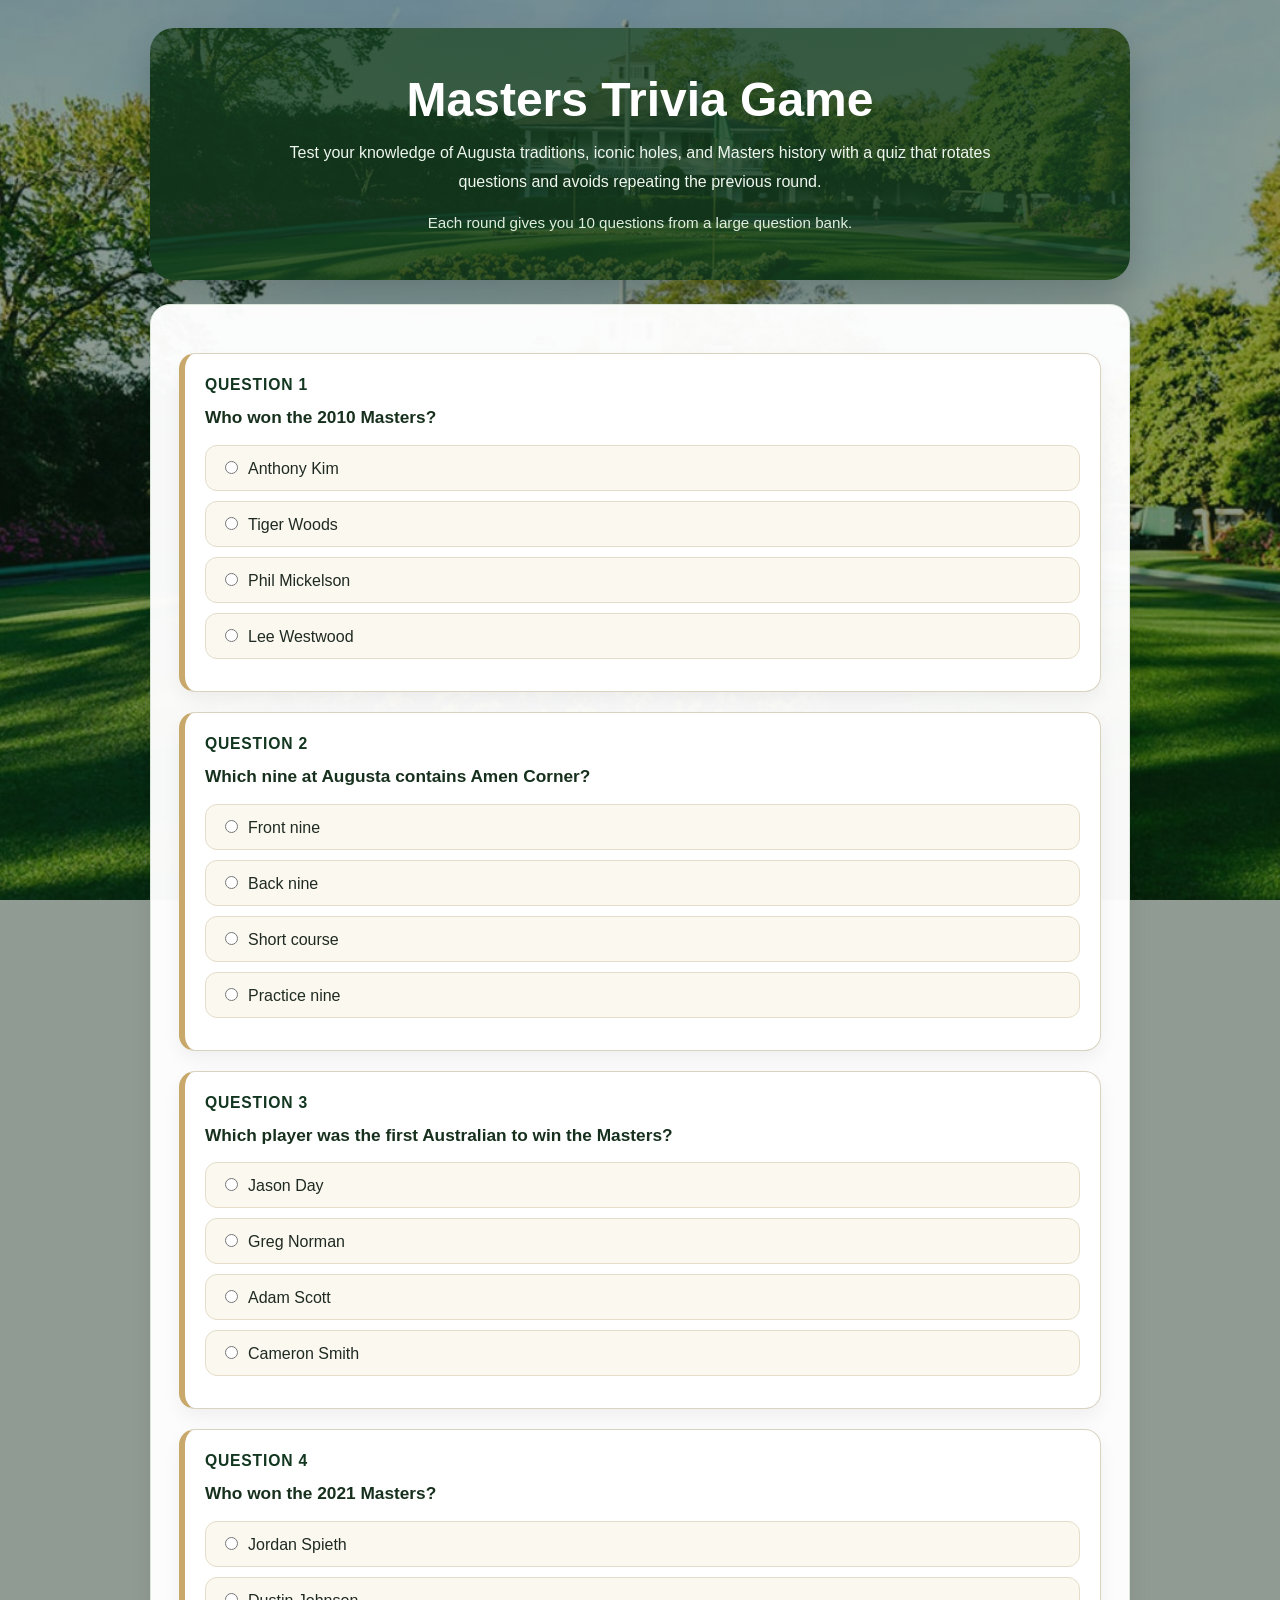
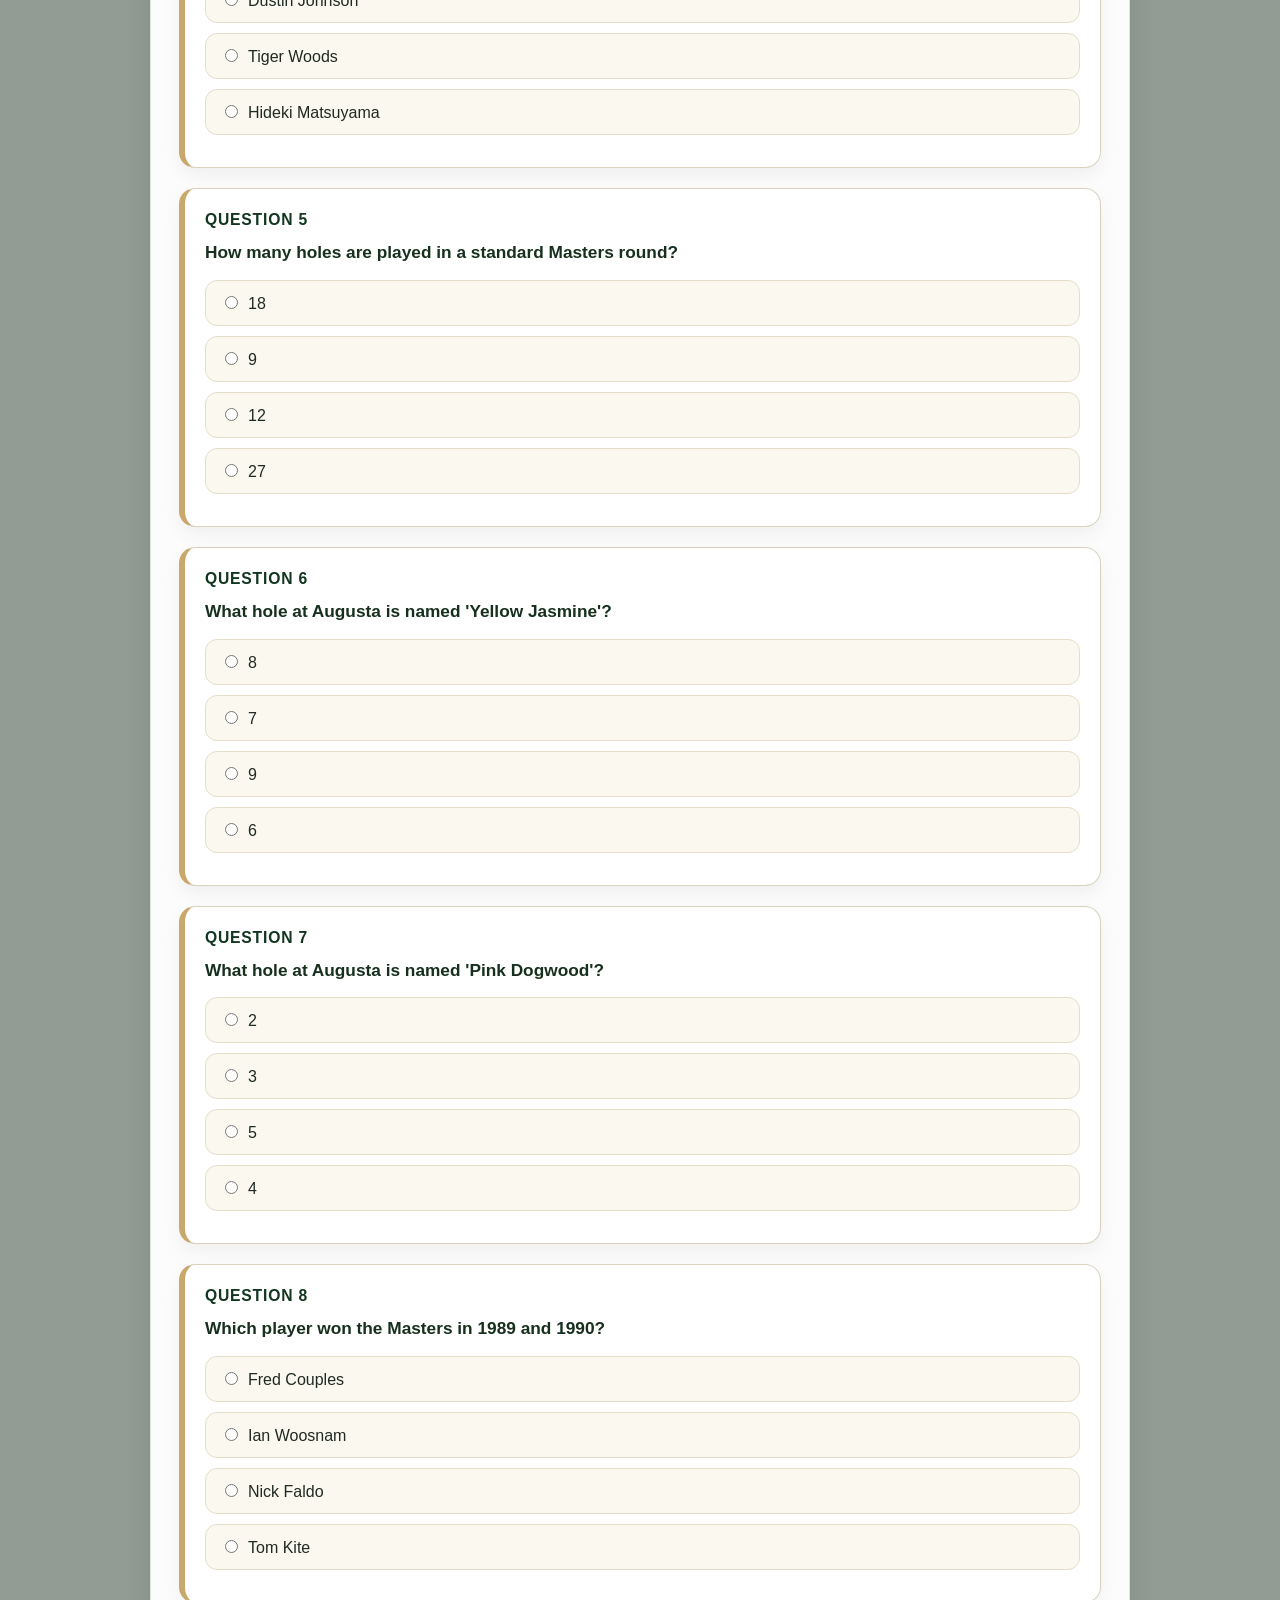
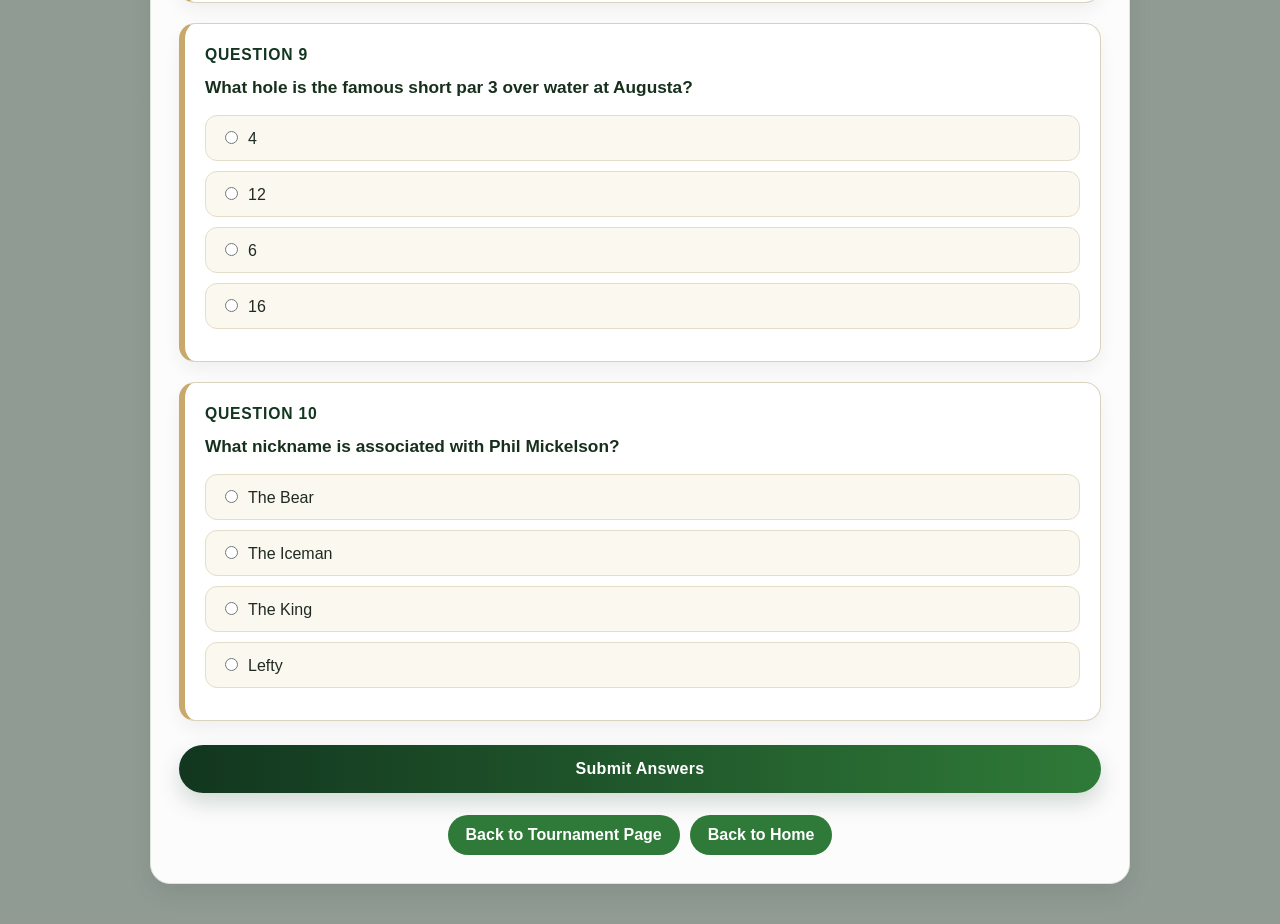
==== commit db0d5a73: "final changes" ====
--- a/app.html
+++ b/app.html
@@ -2,259 +2,623 @@
 <html lang="en">
 <head>
   <meta charset="UTF-8">
+  <meta name="viewport" content="width=device-width, initial-scale=1.0">
   <title>Masters Trivia Game</title>
 
   <style>
+    :root {
+      --masters-green: #12361f;
+      --masters-green-2: #2f7a38;
+      --masters-cream: #fbf8ef;
+      --masters-gold: #c8a96b;
+      --masters-text: #1f2a22;
+      --masters-border: #d8d2bf;
+      --correct-bg: #e4f4e7;
+      --correct-border: #2f7a38;
+      --wrong-bg: #f8e3e3;
+      --wrong-border: #b63b3b;
+    }
+
+    * {
+      box-sizing: border-box;
+    }
+
     body {
       margin: 0;
       font-family: Arial, Helvetica, sans-serif;
-
+      color: var(--masters-text);
       background:
         linear-gradient(rgba(10,34,18,0.45), rgba(10,34,18,0.45)),
         url("triviabackground.jpg") center/cover fixed no-repeat;
     }
 
-    .container {
-      max-width: 900px;
-      margin: 30px auto;
+    .page-wrap {
+      width: min(94%, 980px);
+      margin: 28px auto 40px;
+    }
+
+    .hero {
+      background:
+        linear-gradient(rgba(20, 60, 30, 0.84), rgba(20, 60, 30, 0.84)),
+        url("triviabackground.jpg") center/cover no-repeat;
+      color: white;
+      border-radius: 24px;
+      overflow: hidden;
+      box-shadow: 0 18px 36px rgba(0, 0, 0, 0.18);
+      margin-bottom: 24px;
+      text-align: center;
+      padding: 44px 28px;
+    }
+
+    .hero h1 {
+      margin: 0 0 12px;
+      font-size: clamp(2rem, 4vw, 3rem);
+      font-weight: 800;
+    }
+
+    .hero p {
+      max-width: 720px;
+      margin: 0 auto;
+      line-height: 1.8;
+      color: #eef6ef;
+      font-size: 1rem;
+    }
+
+    .hero .small-note {
+      margin-top: 12px;
+      font-size: 0.95rem;
+      color: #dfeedd;
+    }
+
+    .content-box {
+      background: rgba(255, 255, 255, 0.97);
+      padding: 28px;
+      margin-bottom: 24px;
+      border: 1px solid #dbe6db;
+      border-radius: 20px;
+      box-shadow: 0 10px 26px rgba(0, 0, 0, 0.08);
+    }
+
+    .question-box {
+      margin-top: 20px;
+      padding: 22px 20px;
       background: white;
-      padding: 25px;
-      border-radius: 20px;
-    }
-
-    h1 {
+      border: 1px solid var(--masters-border);
+      border-left: 6px solid var(--masters-gold);
+      border-radius: 16px;
+      box-shadow: 0 8px 18px rgba(0, 0, 0, 0.05);
+    }
+
+    .question-box h3 {
+      margin: 0 0 10px;
+      color: var(--masters-green);
+      font-size: 0.98rem;
+      text-transform: uppercase;
+      letter-spacing: 0.8px;
+    }
+
+    .question-text {
+      text-align: left;
+      font-size: 1.08rem;
+      font-weight: 700;
+      margin-bottom: 14px;
+      line-height: 1.55;
+      color: #17301d;
+    }
+
+    label.option-label {
+      display: block;
+      margin: 10px 0;
+      text-align: left;
+      cursor: pointer;
+      background: var(--masters-cream);
+      border: 1px solid #e4ddca;
+      border-radius: 12px;
+      padding: 12px 14px;
+      transition: all 0.18s ease;
+    }
+
+    label.option-label:hover {
+      background: #f1ecdc;
+      border-color: var(--masters-gold);
+      transform: translateX(2px);
+    }
+
+    label.option-label.correct {
+      background: var(--correct-bg);
+      border: 2px solid var(--correct-border);
+      color: #1e4f28;
+      font-weight: 700;
+    }
+
+    label.option-label.incorrect {
+      background: var(--wrong-bg);
+      border: 2px solid var(--wrong-border);
+      color: #7d2222;
+      font-weight: 700;
+    }
+
+    label.option-label.dimmed {
+      opacity: 0.88;
+    }
+
+    input[type="radio"] {
+      margin-right: 10px;
+      accent-color: var(--masters-green-2);
+    }
+
+    .answer-note {
+      margin-top: 12px;
+      padding: 10px 12px;
+      border-radius: 10px;
+      font-size: 0.95rem;
+      line-height: 1.5;
+      display: none;
+    }
+
+    .answer-note.correct-note {
+      display: block;
+      background: var(--correct-bg);
+      color: #1d4d27;
+      border: 1px solid #b8d7be;
+    }
+
+    .answer-note.incorrect-note {
+      display: block;
+      background: var(--wrong-bg);
+      color: #7d2222;
+      border: 1px solid #e0b6b6;
+    }
+
+    .submit-btn,
+    .restart-btn,
+    .reset-btn {
+      width: 100%;
+      padding: 15px;
+      font-size: 1rem;
+      border-radius: 999px;
+      border: none;
+      background: linear-gradient(to right, var(--masters-green), var(--masters-green-2));
+      color: white;
+      font-weight: 700;
+      cursor: pointer;
+      margin-top: 24px;
+      letter-spacing: 0.3px;
+      box-shadow: 0 10px 22px rgba(15, 59, 36, 0.18);
+      transition: transform 0.18s ease, box-shadow 0.18s ease;
+    }
+
+    .submit-btn:hover,
+    .restart-btn:hover,
+    .reset-btn:hover {
+      transform: translateY(-2px);
+      box-shadow: 0 14px 26px rgba(15, 59, 36, 0.25);
+    }
+
+    .submit-btn:disabled {
+      opacity: 0.7;
+      cursor: not-allowed;
+      transform: none;
+    }
+
+    .result-box {
+      margin-top: 28px;
+      padding: 24px 20px;
+      background: linear-gradient(to bottom right, #f8f4e7, #f1ebda);
+      border: 1px solid #dfd5b8;
+      border-left: 6px solid var(--masters-gold);
+      border-radius: 18px;
+      display: none;
       text-align: center;
-      color: #12361f;
-    }
-
-    .question {
-      margin-bottom: 20px;
-      padding: 15px;
-      border-left: 5px solid #c8a96b;
-      background: #f8f5ec;
-      border-radius: 10px;
-    }
-
-    button {
-      width: 100%;
-      padding: 12px;
-      border: none;
-      background: #2f7a38;
-      color: white;
-      border-radius: 999px;
-      margin-top: 15px;
-      cursor: pointer;
-    }
-
-    .result {
-      margin-top: 20px;
-      font-weight: bold;
-      text-align: center;
-    }
-
-    .nav {
-      text-align: center;
-      margin-top: 15px;
-    }
-
-    .nav a {
-      margin: 5px;
-      padding: 10px;
+      box-shadow: 0 10px 24px rgba(0, 0, 0, 0.06);
+    }
+
+    .result-box h2 {
+      margin-top: 0;
+      color: var(--masters-green);
+    }
+
+    .result-box p {
+      margin-bottom: 0;
+      font-size: 1.05rem;
+      line-height: 1.7;
+    }
+
+    .button-row {
+      display: grid;
+      grid-template-columns: 1fr 1fr;
+      gap: 12px;
+      margin-top: 12px;
+    }
+
+    .back-links {
+      margin-top: 22px;
+      display: flex;
+      justify-content: center;
+      flex-wrap: wrap;
+      gap: 10px;
+    }
+
+    .back-links a {
+      display: inline-block;
+      padding: 11px 18px;
       background: #2f7a38;
       color: white;
       text-decoration: none;
       border-radius: 999px;
+      font-weight: 700;
+      transition: transform 0.18s ease, background 0.18s ease;
+    }
+
+    .back-links a:hover {
+      background: #245e2c;
+      transform: translateY(-2px);
+    }
+
+    @media (max-width: 700px) {
+      .page-wrap {
+        width: 95%;
+        margin-top: 16px;
+      }
+
+      .hero {
+        padding: 34px 20px;
+      }
+
+      .content-box {
+        padding: 22px;
+      }
+
+      .button-row {
+        grid-template-columns: 1fr;
+      }
+
+      .back-links a {
+        width: 100%;
+        text-align: center;
+      }
     }
   </style>
 </head>
-
 <body>
-
-<div class="container">
-  <h1>Masters Trivia</h1>
-
-  <div id="quiz"></div>
-
-  <button onclick="submitQuiz()">Submit</button>
-
-  <div class="result" id="result"></div>
-
-  <div class="nav">
-    <a href="index.html">Home</a>
-    <a href="scratch.html">Masters Page</a>
+  <div class="page-wrap">
+    <header class="hero">
+      <h1>Masters Trivia Game</h1>
+      <p>
+        Test your knowledge of Augusta traditions, iconic holes, and Masters history with a quiz
+        that rotates questions and avoids repeating the previous round.
+      </p>
+      <p class="small-note">
+        Each round gives you 10 questions from a large question bank.
+      </p>
+    </header>
+
+    <section class="content-box">
+      <div id="quizArea"></div>
+
+      <button class="submit-btn" id="submitBtn" onclick="checkAnswers()">Submit Answers</button>
+
+      <div class="result-box" id="resultBox">
+        <h2>Your Score</h2>
+        <p id="resultText"></p>
+        <div class="button-row">
+          <button class="restart-btn" onclick="restartQuiz()">Play Again</button>
+          <button class="reset-btn" onclick="resetQuestionHistory()">Reset Question Cycle</button>
+        </div>
+      </div>
+
+      <div class="back-links">
+        <a href="scratch.html">Back to Tournament Page</a>
+        <a href="index.html">Back to Home</a>
+      </div>
+    </section>
   </div>
-</div>
-
-<script>
-const USED = "usedQ";
-const LAST = "lastQ";
-
-const questions = [
-{id:1,q:"Where is the Masters played?",a:["Augusta National","Pebble Beach","St Andrews","Torrey Pines"],c:"Augusta National"},
-{id:2,q:"What does the winner receive?",a:["Green Jacket","Cup","Ring","Medal"],c:"Green Jacket"},
-{id:3,q:"What month is the Masters held?",a:["April","June","July","September"],c:"April"},
-{id:4,q:"Amen Corner includes which holes?",a:["11-13","10-12","12-14","9-11"],c:"11-13"},
-{id:5,q:"Who chooses the Champions Dinner menu?",a:["Defending champion","Committee","Fans","Sponsor"],c:"Defending champion"},
-{id:6,q:"How many rounds are played?",a:["4","3","5","2"],c:"4"},
-{id:7,q:"What creek runs through Amen Corner?",a:["Rae’s Creek","Jordan Creek","Pine Creek","Augusta Creek"],c:"Rae’s Creek"},
-{id:8,q:"What event is held before the Masters?",a:["Par 3 Contest","Long Drive","Skills Contest","Putting Contest"],c:"Par 3 Contest"},
-{id:9,q:"The Masters is one of golf’s four what?",a:["Majors","Tours","Opens","Leagues"],c:"Majors"},
-{id:10,q:"How many holes per round?",a:["18","9","27","12"],c:"18"},
-
-{id:11,q:"Who won the 2023 Masters?",a:["Jon Rahm","Tiger Woods","Jordan Spieth","Rory McIlroy"],c:"Jon Rahm"},
-{id:12,q:"Who is known for winning in 1997 by 12 strokes?",a:["Tiger Woods","Jack Nicklaus","Arnold Palmer","Phil Mickelson"],c:"Tiger Woods"},
-{id:13,q:"What color jacket is awarded?",a:["Green","Gold","White","Black"],c:"Green"},
-{id:14,q:"Which hole is the shortest at Augusta?",a:["12","16","3","6"],c:"12"},
-{id:15,q:"Which hole is the longest?",a:["5","11","13","15"],c:"5"},
-{id:16,q:"Who has the most Masters wins?",a:["Jack Nicklaus","Tiger Woods","Arnold Palmer","Ben Hogan"],c:"Jack Nicklaus"},
-{id:17,q:"How many Masters did Nicklaus win?",a:["6","5","7","4"],c:"6"},
-{id:18,q:"Which golfer is known as 'The King'?",a:["Arnold Palmer","Tiger Woods","Nicklaus","Watson"],c:"Arnold Palmer"},
-{id:19,q:"What is Augusta’s famous stretch called?",a:["Amen Corner","Golden Stretch","Green Mile","Back Nine Run"],c:"Amen Corner"},
-{id:20,q:"Which hole is famous for skipping balls across water?",a:["16","12","18","6"],c:"16"},
-
-{id:21,q:"What happens after round 2?",a:["The cut","Playoff","Final round","Dinner"],c:"The cut"},
-{id:22,q:"How many players make the cut (approx)?",a:["Top 50","Top 70","Top 30","Top 10"],c:"Top 50"},
-{id:23,q:"Who hosts the Masters?",a:["Augusta National","PGA Tour","USGA","R&A"],c:"Augusta National"},
-{id:24,q:"What is the clubhouse event called?",a:["Champions Dinner","Green Dinner","Masters Banquet","Augusta Feast"],c:"Champions Dinner"},
-{id:25,q:"What is awarded to low amateur?",a:["Silver Cup","Gold Medal","Plaque","Ribbon"],c:"Silver Cup"},
-{id:26,q:"Which hole starts Amen Corner?",a:["11","10","12","13"],c:"11"},
-{id:27,q:"Which hole ends Amen Corner?",a:["13","12","14","11"],c:"13"},
-{id:28,q:"Which par 3 is iconic over water?",a:["12","6","4","16"],c:"12"},
-{id:29,q:"Which golfer won in 2019 comeback?",a:["Tiger Woods","Phil Mickelson","Dustin Johnson","Brooks Koepka"],c:"Tiger Woods"},
-{id:30,q:"What is the prize tradition after winning?",a:["Jacket ceremony","Medal ceremony","Cup lift","Speech"],c:"Jacket ceremony"},
-
-{id:31,q:"Which golfer has 5 Masters wins?",a:["Tiger Woods","Nicklaus","Palmer","Spieth"],c:"Tiger Woods"},
-{id:32,q:"What flower is Augusta known for?",a:["Azaleas","Roses","Tulips","Lilies"],c:"Azaleas"},
-{id:33,q:"What state is Augusta in?",a:["Georgia","Florida","Alabama","Texas"],c:"Georgia"},
-{id:34,q:"When was the first Masters?",a:["1934","1945","1920","1950"],c:"1934"},
-{id:35,q:"What was it originally called?",a:["Augusta National Invitational","Masters Cup","Green Classic","Augusta Open"],c:"Augusta National Invitational"},
-{id:36,q:"Who co-founded the Masters?",a:["Bobby Jones","Nicklaus","Palmer","Hogan"],c:"Bobby Jones"},
-{id:37,q:"Which hole is called 'Golden Bell'?",a:["12","11","13","15"],c:"12"},
-{id:38,q:"Which hole is 'Azalea'?",a:["13","14","12","15"],c:"13"},
-{id:39,q:"Which hole is 'Magnolia'?",a:["5","6","4","7"],c:"5"},
-{id:40,q:"Which hole is 'Camellia'?",a:["10","11","9","8"],c:"10"},
-
-{id:41,q:"Who won 2015 Masters?",a:["Jordan Spieth","Tiger Woods","Phil Mickelson","Dustin Johnson"],c:"Jordan Spieth"},
-{id:42,q:"Who is youngest Masters winner?",a:["Tiger Woods","Spieth","Nicklaus","Palmer"],c:"Tiger Woods"},
-{id:43,q:"Who is oldest winner?",a:["Jack Nicklaus","Watson","Palmer","Woods"],c:"Jack Nicklaus"},
-{id:44,q:"Which hole is par 5 finishing hole?",a:["18","15","13","5"],c:"18"},
-{id:45,q:"What color are Augusta caddies uniforms?",a:["White","Green","Blue","Red"],c:"White"},
-{id:46,q:"What is Augusta famous sandwich?",a:["Pimento Cheese","Ham","Turkey","BLT"],c:"Pimento Cheese"},
-{id:47,q:"What is Masters known for?",a:["Tradition","Speed","Night play","Teams"],c:"Tradition"},
-{id:48,q:"Which golfer won 2020 Masters?",a:["Dustin Johnson","Tiger Woods","Koepka","Spieth"],c:"Dustin Johnson"},
-{id:49,q:"Which hole is 'Redbud'?",a:["16","15","14","13"],c:"16"},
-{id:50,q:"Which hole is 'Pink Dogwood'?",a:["2","3","4","5"],c:"2"},
-
-{id:51,q:"Which hole is 'White Dogwood'?",a:["11","10","12","13"],c:"11"},
-{id:52,q:"Which hole is 'Firethorn'?",a:["15","16","14","13"],c:"15"},
-{id:53,q:"Which hole is 'Holly'?",a:["18","17","16","15"],c:"18"},
-{id:54,q:"Which hole is 'Nandina'?",a:["13","14","15","12"],c:"13"},
-{id:55,q:"Which hole is 'Flowering Peach'?",a:["3","4","5","6"],c:"3"},
-{id:56,q:"Which hole is 'Pampas'?",a:["7","8","9","10"],c:"7"},
-{id:57,q:"Which hole is 'Yellow Jasmine'?",a:["8","9","7","6"],c:"8"},
-{id:58,q:"Which hole is 'Carolina Cherry'?",a:["9","10","11","8"],c:"9"},
-{id:59,q:"Which hole is 'Camellia'?",a:["10","11","9","8"],c:"10"},
-{id:60,q:"Which hole is 'White Dogwood'?",a:["11","12","10","9"],c:"11"},
-
-{id:61,q:"Which golfer won 2022 Masters?",a:["Scottie Scheffler","Rahm","Woods","Spieth"],c:"Scottie Scheffler"},
-{id:62,q:"Who won 2018 Masters?",a:["Patrick Reed","Tiger Woods","Spieth","Johnson"],c:"Patrick Reed"},
-{id:63,q:"Who won 2017 Masters?",a:["Sergio Garcia","Spieth","Woods","Mickelson"],c:"Sergio Garcia"},
-{id:64,q:"Who won 2016 Masters?",a:["Danny Willett","Spieth","Day","Johnson"],c:"Danny Willett"},
-{id:65,q:"Who won 2014 Masters?",a:["Bubba Watson","Mickelson","Woods","Garcia"],c:"Bubba Watson"},
-{id:66,q:"Who won 2012 Masters?",a:["Bubba Watson","Tiger Woods","Phil Mickelson","Luke Donald"],c:"Bubba Watson"},
-{id:67,q:"Who won 2011 Masters?",a:["Charl Schwartzel","Woods","Garcia","McIlroy"],c:"Charl Schwartzel"},
-{id:68,q:"Who won 2010 Masters?",a:["Phil Mickelson","Tiger Woods","Lee Westwood","Rory McIlroy"],c:"Phil Mickelson"},
-{id:69,q:"Who won 2008 Masters?",a:["Trevor Immelman","Woods","Mickelson","Garcia"],c:"Trevor Immelman"},
-{id:70,q:"Who won 2005 Masters?",a:["Tiger Woods","Phil Mickelson","Chris DiMarco","Ernie Els"],c:"Tiger Woods"},
-
-{id:71,q:"Who won 2004 Masters?",a:["Phil Mickelson","Tiger Woods","Ernie Els","Retief Goosen"],c:"Phil Mickelson"},
-{id:72,q:"Who won 2001 Masters?",a:["Tiger Woods","Phil Mickelson","David Duval","Ernie Els"],c:"Tiger Woods"},
-{id:73,q:"Who won 1999 Masters?",a:["Jose Maria Olazabal","Tiger Woods","Phil Mickelson","Fred Couples"],c:"Jose Maria Olazabal"},
-{id:74,q:"Who won 1997 Masters?",a:["Tiger Woods","Nicklaus","Palmer","Couples"],c:"Tiger Woods"},
-{id:75,q:"Which hole is 'Azalea'?",a:["13","12","14","15"],c:"13"},
-{id:76,q:"Which hole is 'Pink Dogwood'?",a:["2","3","4","5"],c:"2"},
-{id:77,q:"Which hole is 'Redbud'?",a:["16","15","14","13"],c:"16"},
-{id:78,q:"Which hole is 'Holly'?",a:["18","17","16","15"],c:"18"},
-{id:79,q:"Which hole is 'Magnolia'?",a:["5","6","4","7"],c:"5"},
-{id:80,q:"Which hole is 'Pampas'?",a:["7","8","9","10"],c:"7"},
-
-{id:81,q:"What makes Masters unique?",a:["Same course every year","Night play","Teams","Different countries"],c:"Same course every year"},
-{id:82,q:"What is the final round day?",a:["Sunday","Saturday","Friday","Monday"],c:"Sunday"},
-{id:83,q:"What is Augusta known for?",a:["Tradition","Speed","Night golf","Teams"],c:"Tradition"},
-{id:84,q:"Which golfer is 'Golden Bear'?",a:["Jack Nicklaus","Tiger Woods","Arnold Palmer","Tom Watson"],c:"Jack Nicklaus"},
-{id:85,q:"Which golfer is 'The King'?",a:["Arnold Palmer","Tiger Woods","Nicklaus","Spieth"],c:"Arnold Palmer"},
-{id:86,q:"Which golfer is 'Lefty'?",a:["Phil Mickelson","Tiger Woods","Spieth","Rahm"],c:"Phil Mickelson"},
-{id:87,q:"Which hole is par 5?",a:["13","12","11","10"],c:"13"},
-{id:88,q:"Which hole is par 3?",a:["12","13","14","15"],c:"12"},
-{id:89,q:"Which hole is finishing hole?",a:["18","17","16","15"],c:"18"},
-{id:90,q:"Which hole is start of back nine?",a:["10","9","11","12"],c:"10"},
-
-{id:91,q:"What is Augusta course known for?",a:["Beauty","Speed","Night","Rain"],c:"Beauty"},
-{id:92,q:"What happens after winning?",a:["Green jacket ceremony","Cup lift","Medal","Speech"],c:"Green jacket ceremony"},
-{id:93,q:"What is signature food?",a:["Pimento cheese","Burger","Hot dog","Pizza"],c:"Pimento cheese"},
-{id:94,q:"Who is famous for comeback 2019?",a:["Tiger Woods","Rahm","Spieth","Johnson"],c:"Tiger Woods"},
-{id:95,q:"What is the Masters trophy?",a:["Silver trophy","Gold cup","Green trophy","Wood cup"],c:"Silver trophy"},
-{id:96,q:"Where is Augusta?",a:["Georgia","Florida","Texas","Alabama"],c:"Georgia"},
-{id:97,q:"What is Masters known for?",a:["Prestige","Speed","Night","Teams"],c:"Prestige"},
-{id:98,q:"Which hole is Amen Corner middle?",a:["12","11","13","14"],c:"12"},
-{id:99,q:"Which hole is Amen Corner end?",a:["13","12","14","11"],c:"13"},
-{id:100,q:"What defines Masters?",a:["Tradition","Speed","Night play","Teams"],c:"Tradition"}
-];
-function get(key){return JSON.parse(localStorage.getItem(key)||"[]")}
-function set(key,val){localStorage.setItem(key,JSON.stringify(val))}
-
-function buildQuiz(){
-  let used=get(USED);
-  let last=get(LAST);
-
-  let pool=questions.filter(q=>!used.includes(q.id));
-
-  if(pool.length<10){
-    used=[];
-    set(USED,[]);
-    pool=[...questions];
-  }
-
-  let selected=[];
-
-  while(selected.length<10){
-    let q=pool[Math.floor(Math.random()*pool.length)];
-    if(!selected.includes(q) && !last.includes(q.id)){
-      selected.push(q);
-    }
-  }
-
-  set(LAST,selected.map(q=>q.id));
-  set(USED,[...used,...selected.map(q=>q.id)]);
-
-  return selected;
-}
-
-let current=buildQuiz();
-
-function loadQuiz(){
-  let html="";
-  current.forEach((q,i)=>{
-    html+=`<div class="question"><h3>${q.q}</h3>`;
-    q.a.forEach(opt=>{
-      html+=`<label><input type="radio" name="q${i}" value="${opt}">${opt}</label><br>`;
-    });
-    html+="</div>";
-  });
-  document.getElementById("quiz").innerHTML=html;
-}
-
-function submitQuiz(){
-  let score=0;
-  current.forEach((q,i)=>{
-    let sel=document.querySelector(`input[name=q${i}]:checked`);
-    if(sel && sel.value===q.c) score++;
-  });
-  document.getElementById("result").innerText=`Score: ${score}/10`;
-}
-
-loadQuiz();
-</script>
-
+
+  <script>
+    const USED_STORAGE_KEY = "mastersUsedQuestionIds";
+    const LAST_QUIZ_STORAGE_KEY = "mastersLastQuizIds";
+    const QUESTIONS_PER_GAME = 10;
+    let currentQuestions = [];
+    let quizSubmitted = false;
+
+    const questionPool = [
+      {id:1,question:"Where is the Masters Tournament played?",options:["Augusta National","Pebble Beach","St Andrews","Torrey Pines"],answer:"Augusta National"},
+      {id:2,question:"What is awarded to the winner of the Masters?",options:["Green Jacket","Claret Jug","Wanamaker Trophy","Ryder Cup"],answer:"Green Jacket"},
+      {id:3,question:"Which month is the Masters usually played in?",options:["April","June","July","September"],answer:"April"},
+      {id:4,question:"What special dinner is held for past Masters champions?",options:["Champions Dinner","Legends Dinner","Augusta Banquet","Winners Feast"],answer:"Champions Dinner"},
+      {id:5,question:"Who chooses the Champions Dinner menu?",options:["The defending champion","The tournament chairman","The club chef","The lowest amateur"],answer:"The defending champion"},
+      {id:6,question:"What contest is traditionally held during Masters week before the tournament begins?",options:["Par 3 Contest","Long Drive Contest","Skills Challenge","Putting Contest"],answer:"Par 3 Contest"},
+      {id:7,question:"What creek runs through Augusta National and Amen Corner?",options:["Rae’s Creek","Jordan Creek","Pine Creek","Augusta Creek"],answer:"Rae’s Creek"},
+      {id:8,question:"Which holes make up Amen Corner?",options:["11, 12, and 13","10, 11, and 12","12, 13, and 14","9, 10, and 11"],answer:"11, 12, and 13"},
+      {id:9,question:"What hole begins Amen Corner?",options:["11","10","12","13"],answer:"11"},
+      {id:10,question:"What hole is the famous short par 3 over water at Augusta?",options:["12","16","6","4"],answer:"12"},
+      {id:11,question:"How many rounds are played in the Masters Tournament?",options:["4","3","5","2"],answer:"4"},
+      {id:12,question:"How many holes are played in a standard Masters round?",options:["18","9","12","27"],answer:"18"},
+      {id:13,question:"What usually happens after the second round of the Masters?",options:["The cut","A playoff","The jacket ceremony","The Champions Dinner"],answer:"The cut"},
+      {id:14,question:"The Masters is one of golf’s four what?",options:["Majors","Tours","Invitationals","Series"],answer:"Majors"},
+      {id:15,question:"What makes the Masters different from the other major championships?",options:["It is always played at the same course","It is match play","It uses only 54 holes","It rotates countries"],answer:"It is always played at the same course"},
+      {id:16,question:"Which group is especially known for returning to compete at the Masters?",options:["Past champions","Only amateurs","Only Ryder Cup captains","Only major winners from the previous year"],answer:"Past champions"},
+      {id:17,question:"Who has won the most Masters titles?",options:["Jack Nicklaus","Tiger Woods","Arnold Palmer","Ben Hogan"],answer:"Jack Nicklaus"},
+      {id:18,question:"How many Masters titles did Jack Nicklaus win?",options:["6","5","4","7"],answer:"6"},
+      {id:19,question:"Who won the 1997 Masters by a record 12 strokes?",options:["Tiger Woods","Jack Nicklaus","Arnold Palmer","Tom Watson"],answer:"Tiger Woods"},
+      {id:20,question:"Who won the 2019 Masters in a famous comeback?",options:["Tiger Woods","Phil Mickelson","Jordan Spieth","Dustin Johnson"],answer:"Tiger Woods"},
+      {id:21,question:"Who won the 2020 Masters?",options:["Dustin Johnson","Jon Rahm","Scottie Scheffler","Hideki Matsuyama"],answer:"Dustin Johnson"},
+      {id:22,question:"Who won the 2021 Masters?",options:["Hideki Matsuyama","Dustin Johnson","Jordan Spieth","Tiger Woods"],answer:"Hideki Matsuyama"},
+      {id:23,question:"Who won the 2022 Masters?",options:["Scottie Scheffler","Rory McIlroy","Jon Rahm","Cameron Smith"],answer:"Scottie Scheffler"},
+      {id:24,question:"Who won the 2023 Masters?",options:["Jon Rahm","Brooks Koepka","Tiger Woods","Jordan Spieth"],answer:"Jon Rahm"},
+      {id:25,question:"Who won the 2015 Masters?",options:["Jordan Spieth","Phil Mickelson","Bubba Watson","Rory McIlroy"],answer:"Jordan Spieth"},
+      {id:26,question:"Who won the 2016 Masters?",options:["Danny Willett","Jordan Spieth","Jason Day","Bubba Watson"],answer:"Danny Willett"},
+      {id:27,question:"Who won the 2017 Masters?",options:["Sergio Garcia","Justin Rose","Jordan Spieth","Rickie Fowler"],answer:"Sergio Garcia"},
+      {id:28,question:"Who won the 2018 Masters?",options:["Patrick Reed","Jordan Spieth","Rickie Fowler","Rory McIlroy"],answer:"Patrick Reed"},
+      {id:29,question:"Who won the 2014 Masters?",options:["Bubba Watson","Jordan Spieth","Matt Kuchar","Rory McIlroy"],answer:"Bubba Watson"},
+      {id:30,question:"Who won the 2012 Masters?",options:["Bubba Watson","Louis Oosthuizen","Phil Mickelson","Lee Westwood"],answer:"Bubba Watson"},
+      {id:31,question:"Who won the 2011 Masters?",options:["Charl Schwartzel","Tiger Woods","Adam Scott","Jason Day"],answer:"Charl Schwartzel"},
+      {id:32,question:"Who won the 2010 Masters?",options:["Phil Mickelson","Lee Westwood","Tiger Woods","Anthony Kim"],answer:"Phil Mickelson"},
+      {id:33,question:"Who won the 2008 Masters?",options:["Trevor Immelman","Tiger Woods","Brandt Snedeker","Phil Mickelson"],answer:"Trevor Immelman"},
+      {id:34,question:"Who won the 2005 Masters?",options:["Tiger Woods","Chris DiMarco","Phil Mickelson","Retief Goosen"],answer:"Tiger Woods"},
+      {id:35,question:"Who won the 2004 Masters?",options:["Phil Mickelson","Ernie Els","Retief Goosen","Tiger Woods"],answer:"Phil Mickelson"},
+      {id:36,question:"Who won the 2001 Masters?",options:["Tiger Woods","David Duval","Phil Mickelson","Ernie Els"],answer:"Tiger Woods"},
+      {id:37,question:"Who won the 1999 Masters?",options:["José María Olazábal","Tiger Woods","Greg Norman","Fred Couples"],answer:"José María Olazábal"},
+      {id:38,question:"Who is the youngest Masters winner ever?",options:["Tiger Woods","Jordan Spieth","Jack Nicklaus","Seve Ballesteros"],answer:"Tiger Woods"},
+      {id:39,question:"Who is the oldest Masters winner ever?",options:["Jack Nicklaus","Tom Watson","Arnold Palmer","Gary Player"],answer:"Jack Nicklaus"},
+      {id:40,question:"What state is Augusta National located in?",options:["Georgia","South Carolina","Florida","Alabama"],answer:"Georgia"},
+      {id:41,question:"In what year was the first Masters played?",options:["1934","1928","1941","1950"],answer:"1934"},
+      {id:42,question:"What was the Masters originally called?",options:["Augusta National Invitation Tournament","The Augusta Open","The Green Jacket Classic","The National Masters"],answer:"Augusta National Invitation Tournament"},
+      {id:43,question:"Who co-founded Augusta National and the Masters?",options:["Bobby Jones","Ben Hogan","Sam Snead","Jack Nicklaus"],answer:"Bobby Jones"},
+      {id:44,question:"What color are the caddie jumpsuits at the Masters?",options:["White","Green","Blue","Yellow"],answer:"White"},
+      {id:45,question:"What sandwich is famously associated with the Masters concessions?",options:["Pimento cheese","French dip","Italian sub","Reuben"],answer:"Pimento cheese"},
+      {id:46,question:"What is traditionally associated with Sunday at the Masters?",options:["Green jacket ceremony","Par 3 Contest","Champions Dinner","Amateur medal presentation"],answer:"Green jacket ceremony"},
+      {id:47,question:"Which nine at Augusta contains Amen Corner?",options:["Back nine","Front nine","Practice nine","Short course"],answer:"Back nine"},
+      {id:48,question:"Which hole is famous for players skipping the ball across the water in practice rounds?",options:["16","12","18","6"],answer:"16"},
+      {id:49,question:"What flower is Augusta especially known for?",options:["Azaleas","Roses","Tulips","Lilies"],answer:"Azaleas"},
+      {id:50,question:"What nickname is associated with Arnold Palmer?",options:["The King","The Bear","Lefty","The Shark"],answer:"The King"},
+      {id:51,question:"What nickname is associated with Jack Nicklaus?",options:["The Golden Bear","The King","Lefty","The Shark"],answer:"The Golden Bear"},
+      {id:52,question:"What nickname is associated with Phil Mickelson?",options:["Lefty","The King","The Bear","The Iceman"],answer:"Lefty"},
+      {id:53,question:"What hole at Augusta is named 'Golden Bell'?",options:["12","11","13","16"],answer:"12"},
+      {id:54,question:"What hole at Augusta is named 'Azalea'?",options:["13","12","14","15"],answer:"13"},
+      {id:55,question:"What hole at Augusta is named 'Magnolia'?",options:["5","6","4","7"],answer:"5"},
+      {id:56,question:"What hole at Augusta is named 'Camellia'?",options:["10","9","11","8"],answer:"10"},
+      {id:57,question:"What hole at Augusta is named 'Firethorn'?",options:["15","14","16","13"],answer:"15"},
+      {id:58,question:"What hole at Augusta is named 'Holly'?",options:["18","17","16","15"],answer:"18"},
+      {id:59,question:"What hole at Augusta is named 'Redbud'?",options:["16","15","14","13"],answer:"16"},
+      {id:60,question:"What hole at Augusta is named 'Pink Dogwood'?",options:["2","3","4","5"],answer:"2"},
+      {id:61,question:"What hole at Augusta is named 'Flowering Peach'?",options:["3","2","4","5"],answer:"3"},
+      {id:62,question:"What hole at Augusta is named 'Pampas'?",options:["7","8","6","9"],answer:"7"},
+      {id:63,question:"What hole at Augusta is named 'Yellow Jasmine'?",options:["8","7","9","6"],answer:"8"},
+      {id:64,question:"What hole at Augusta is named 'Carolina Cherry'?",options:["9","8","10","7"],answer:"9"},
+      {id:65,question:"What hole at Augusta is named 'White Dogwood'?",options:["11","10","12","9"],answer:"11"},
+      {id:66,question:"What hole at Augusta is named 'Chinese Fir'?",options:["14","13","15","12"],answer:"14"},
+      {id:67,question:"What hole at Augusta is named 'Nandina'?",options:["13","14","12","15"],answer:"13"},
+      {id:68,question:"What hole at Augusta is named 'Juniper'?",options:["6","5","7","4"],answer:"6"},
+      {id:69,question:"What hole at Augusta is named 'Cedar'?",options:["4","3","5","6"],answer:"4"},
+      {id:70,question:"What hole is the finishing hole at Augusta?",options:["18","17","16","15"],answer:"18"},
+      {id:71,question:"What is one reason the Masters is considered especially traditional?",options:["It keeps many long-standing customs","It is the oldest major","It has the biggest purse","It is always match play"],answer:"It keeps many long-standing customs"},
+      {id:72,question:"Who receives low amateur honors at the Masters?",options:["Best amateur in the field","Youngest player in the field","Best rookie","Fastest round of the week"],answer:"Best amateur in the field"},
+      {id:73,question:"What hole starts the back nine at Augusta?",options:["10","9","11","12"],answer:"10"},
+      {id:74,question:"Which hole is the par-5 second shot over water risk-reward hole on the back nine?",options:["15","13","14","16"],answer:"15"},
+      {id:75,question:"What is Augusta National most famous for besides the tournament itself?",options:["Its beauty and course conditioning","Night golf","Having the longest holes in golf","Hosting multiple majors each year"],answer:"Its beauty and course conditioning"},
+      {id:76,question:"What is the final round of the Masters played on?",options:["Sunday","Saturday","Friday","Monday"],answer:"Sunday"},
+      {id:77,question:"What famous prize is presented in Butler Cabin?",options:["The Green Jacket","The Silver Medal","The Wanamaker Trophy","The Claret Jug"],answer:"The Green Jacket"},
+      {id:78,question:"Who won the 1986 Masters in one of the most famous victories ever?",options:["Jack Nicklaus","Tom Watson","Seve Ballesteros","Greg Norman"],answer:"Jack Nicklaus"},
+      {id:79,question:"Who won the 2003 Masters?",options:["Mike Weir","Tiger Woods","Ernie Els","Phil Mickelson"],answer:"Mike Weir"},
+      {id:80,question:"Who won the 2002 Masters?",options:["Tiger Woods","Retief Goosen","Phil Mickelson","David Duval"],answer:"Tiger Woods"},
+      {id:81,question:"Who won the 2006 Masters?",options:["Phil Mickelson","Tiger Woods","José María Olazábal","Retief Goosen"],answer:"Phil Mickelson"},
+      {id:82,question:"Who won the 2007 Masters?",options:["Zach Johnson","Tiger Woods","Retief Goosen","Phil Mickelson"],answer:"Zach Johnson"},
+      {id:83,question:"Who won the 2009 Masters?",options:["Ángel Cabrera","Tiger Woods","Kenny Perry","Chad Campbell"],answer:"Ángel Cabrera"},
+      {id:84,question:"Which famous golfer from Japan won the Masters in 2021?",options:["Hideki Matsuyama","Ryo Ishikawa","Shugo Imahira","Takumi Kanaya"],answer:"Hideki Matsuyama"},
+      {id:85,question:"Which player won the Masters in 2024?",options:["Scottie Scheffler","Rory McIlroy","Jon Rahm","Ludvig Åberg"],answer:"Scottie Scheffler"},
+      {id:86,question:"What part of Augusta’s identity makes TV coverage instantly recognizable?",options:["The flowers and immaculate course colors","The giant stadium crowds","The roofed greens","The desert setting"],answer:"The flowers and immaculate course colors"},
+      {id:87,question:"Which golfer is associated with a miraculous shot from the trees on 13 in 2010?",options:["Phil Mickelson","Tiger Woods","Bubba Watson","Jordan Spieth"],answer:"Phil Mickelson"},
+      {id:88,question:"What is one of the most famous collapses in Masters history associated with 1996?",options:["Greg Norman losing a big lead","Tiger Woods missing the cut","Phil Mickelson withdrawing","Rory McIlroy four-putting 18"],answer:"Greg Norman losing a big lead"},
+      {id:89,question:"Which player won the Masters in 1992 and 1994?",options:["José María Olazábal","Seve Ballesteros","Bernhard Langer","Nick Faldo"],answer:"José María Olazábal"},
+      {id:90,question:"Which player won the Masters in 1989 and 1990?",options:["Nick Faldo","Tom Kite","Ian Woosnam","Fred Couples"],answer:"Nick Faldo"},
+      {id:91,question:"Which player won the Masters in 1991?",options:["Ian Woosnam","Nick Faldo","Fred Couples","Seve Ballesteros"],answer:"Ian Woosnam"},
+      {id:92,question:"Which player won the Masters in 1996?",options:["Nick Faldo","Greg Norman","Tom Lehman","Fred Couples"],answer:"Nick Faldo"},
+      {id:93,question:"Which player won the Masters in 1998?",options:["Mark O’Meara","Tiger Woods","David Duval","Ernie Els"],answer:"Mark O’Meara"},
+      {id:94,question:"Which player won the Masters in 2013?",options:["Adam Scott","Angel Cabrera","Tiger Woods","Jason Day"],answer:"Adam Scott"},
+      {id:95,question:"Which player was the first Australian to win the Masters?",options:["Adam Scott","Greg Norman","Jason Day","Cameron Smith"],answer:"Adam Scott"},
+      {id:96,question:"What is the atmosphere at the Masters most often described as?",options:["Prestigious and traditional","Loud and chaotic","Fast and modern","Casual and relaxed"],answer:"Prestigious and traditional"},
+      {id:97,question:"What is one visual symbol strongly associated with Masters broadcasts?",options:["The Augusta scoreboards and flowers","Fireworks","LED light shows","Open grandstands"],answer:"The Augusta scoreboards and flowers"},
+      {id:98,question:"Why is Augusta National often viewed as intimidating?",options:["It punishes mistakes despite looking beautiful","It has the longest holes in golf","It uses rough instead of fairways","It is played at night"],answer:"It punishes mistakes despite looking beautiful"},
+      {id:99,question:"What kind of event is the Masters compared to the other majors?",options:["An invitational field","An open qualifier event","A match-play bracket","A team championship"],answer:"An invitational field"},
+      {id:100,question:"What best defines the Masters as a tournament?",options:["Tradition, pressure, and Augusta National","Speed, team play, and travel","Rotation, links golf, and weather","Night golf and fan voting"],answer:"Tradition, pressure, and Augusta National"}
+    ];
+
+    function shuffleArray(array) {
+      const shuffled = [...array];
+      for (let i = shuffled.length - 1; i > 0; i--) {
+        const j = Math.floor(Math.random() * (i + 1));
+        const temp = shuffled[i];
+        shuffled[i] = shuffled[j];
+        shuffled[j] = temp;
+      }
+      return shuffled;
+    }
+
+    function getStoredArray(key) {
+      try {
+        return JSON.parse(localStorage.getItem(key)) || [];
+      } catch (e) {
+        return [];
+      }
+    }
+
+    function setStoredArray(key, value) {
+      localStorage.setItem(key, JSON.stringify(value));
+    }
+
+    function buildQuestionSet() {
+      let usedIds = getStoredArray(USED_STORAGE_KEY);
+      const lastQuizIds = getStoredArray(LAST_QUIZ_STORAGE_KEY);
+
+      const neverUsed = questionPool.filter(function(q) {
+        return !usedIds.includes(q.id);
+      });
+
+      let selected = [];
+
+      if (neverUsed.length >= QUESTIONS_PER_GAME) {
+        let pool = neverUsed.filter(function(q) {
+          return !lastQuizIds.includes(q.id);
+        });
+
+        if (pool.length < QUESTIONS_PER_GAME) {
+          pool = neverUsed;
+        }
+
+        selected = shuffleArray(pool).slice(0, QUESTIONS_PER_GAME);
+      } else {
+        selected = neverUsed.slice();
+
+        const remainingNeeded = QUESTIONS_PER_GAME - selected.length;
+
+        let refillPool = questionPool.filter(function(q) {
+          const alreadySelected = selected.some(function(s) { return s.id === q.id; });
+          return !alreadySelected && !lastQuizIds.includes(q.id);
+        });
+
+        if (refillPool.length < remainingNeeded) {
+          refillPool = questionPool.filter(function(q) {
+            return !selected.some(function(s) { return s.id === q.id; });
+          });
+        }
+
+        selected = selected.concat(shuffleArray(refillPool).slice(0, remainingNeeded));
+
+        if (neverUsed.length === 0) {
+          usedIds = [];
+        }
+      }
+
+      const selectedIds = selected.map(function(q) { return q.id; });
+      const updatedUsed = Array.from(new Set(usedIds.concat(selectedIds)));
+
+      setStoredArray(USED_STORAGE_KEY, updatedUsed);
+      setStoredArray(LAST_QUIZ_STORAGE_KEY, selectedIds);
+
+      return selected.map(function(q) {
+        return {
+          id: q.id,
+          question: q.question,
+          answer: q.answer,
+          shuffledOptions: shuffleArray(q.options)
+        };
+      });
+    }
+
+    function loadQuiz() {
+      quizSubmitted = false;
+      currentQuestions = buildQuestionSet();
+
+      const quizArea = document.getElementById("quizArea");
+      const submitBtn = document.getElementById("submitBtn");
+      const resultBox = document.getElementById("resultBox");
+
+      quizArea.innerHTML = "";
+      submitBtn.disabled = false;
+      resultBox.style.display = "none";
+
+      currentQuestions.forEach(function(q, index) {
+        const questionBlock = document.createElement("div");
+        questionBlock.className = "question-box";
+
+        let optionsHTML = "";
+        q.shuffledOptions.forEach(function(option) {
+          optionsHTML +=
+            '<label class="option-label" data-question="' + index + '" data-option="' + option + '">' +
+              '<input type="radio" name="question' + index + '" value="' + option + '">' +
+              option +
+            '</label>';
+        });
+
+        questionBlock.innerHTML =
+          '<h3>Question ' + (index + 1) + '</h3>' +
+          '<div class="question-text">' + q.question + '</div>' +
+          optionsHTML +
+          '<div class="answer-note" id="note' + index + '"></div>';
+
+        quizArea.appendChild(questionBlock);
+      });
+    }
+
+    function checkAnswers() {
+      if (quizSubmitted) return;
+
+      let score = 0;
+
+      currentQuestions.forEach(function(q, index) {
+        const selected = document.querySelector('input[name="question' + index + '"]:checked');
+        const allInputs = document.querySelectorAll('input[name="question' + index + '"]');
+        const allLabels = document.querySelectorAll('label[data-question="' + index + '"]');
+        const note = document.getElementById("note" + index);
+
+        allInputs.forEach(function(input) {
+          input.disabled = true;
+        });
+
+        allLabels.forEach(function(label) {
+          const labelOption = label.getAttribute("data-option");
+          label.classList.add("dimmed");
+
+          if (labelOption === q.answer) {
+            label.classList.remove("dimmed");
+            label.classList.add("correct");
+          }
+
+          if (selected && labelOption === selected.value && selected.value !== q.answer) {
+            label.classList.remove("dimmed");
+            label.classList.add("incorrect");
+          }
+        });
+
+        if (selected && selected.value === q.answer) {
+          score++;
+          note.className = "answer-note correct-note";
+          note.textContent = "Correct.";
+        } else if (selected) {
+          note.className = "answer-note incorrect-note";
+          note.textContent = "Incorrect. The correct answer is " + q.answer + ".";
+        } else {
+          note.className = "answer-note incorrect-note";
+          note.textContent = "No answer selected. The correct answer is " + q.answer + ".";
+        }
+      });
+
+      const resultBox = document.getElementById("resultBox");
+      const resultText = document.getElementById("resultText");
+      const submitBtn = document.getElementById("submitBtn");
+
+      let feedback = "";
+      if (score === currentQuestions.length) {
+        feedback = "Perfect round. Very Masters-worthy.";
+      } else if (score >= 8) {
+        feedback = "Great score. You know your Masters history.";
+      } else if (score >= 5) {
+        feedback = "Solid round. A little more Augusta knowledge and you are there.";
+      } else {
+        feedback = "Good start. Time to study up and make another run at it.";
+      }
+
+      resultText.textContent = "You got " + score + " out of " + currentQuestions.length + " correct. " + feedback;
+      resultBox.style.display = "block";
+      submitBtn.disabled = true;
+      quizSubmitted = true;
+
+      window.scrollTo({ top: document.body.scrollHeight, behavior: "smooth" });
+    }
+
+    function restartQuiz() {
+      loadQuiz();
+      window.scrollTo({ top: 0, behavior: "smooth" });
+    }
+
+    function resetQuestionHistory() {
+      localStorage.removeItem(USED_STORAGE_KEY);
+      localStorage.removeItem(LAST_QUIZ_STORAGE_KEY);
+      restartQuiz();
+    }
+
+    loadQuiz();
+  </script>
 </body>
 </html>
